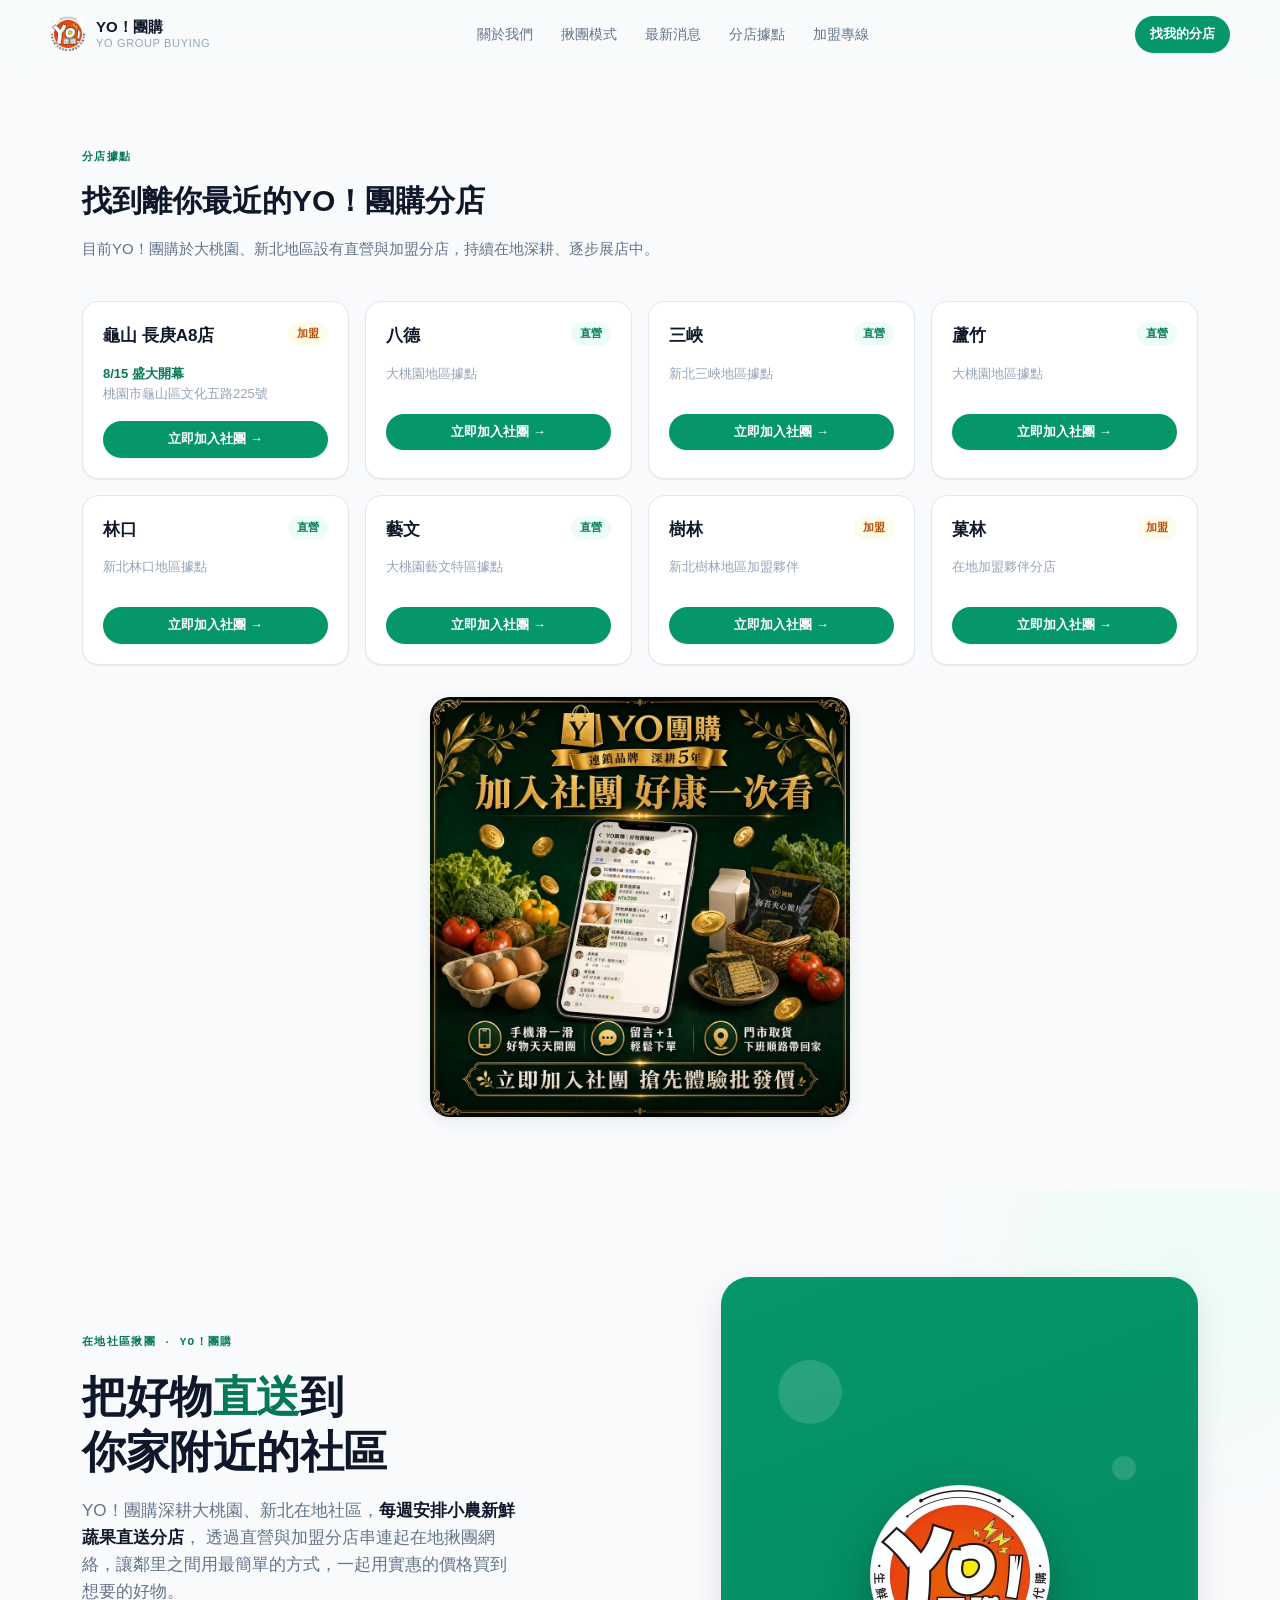
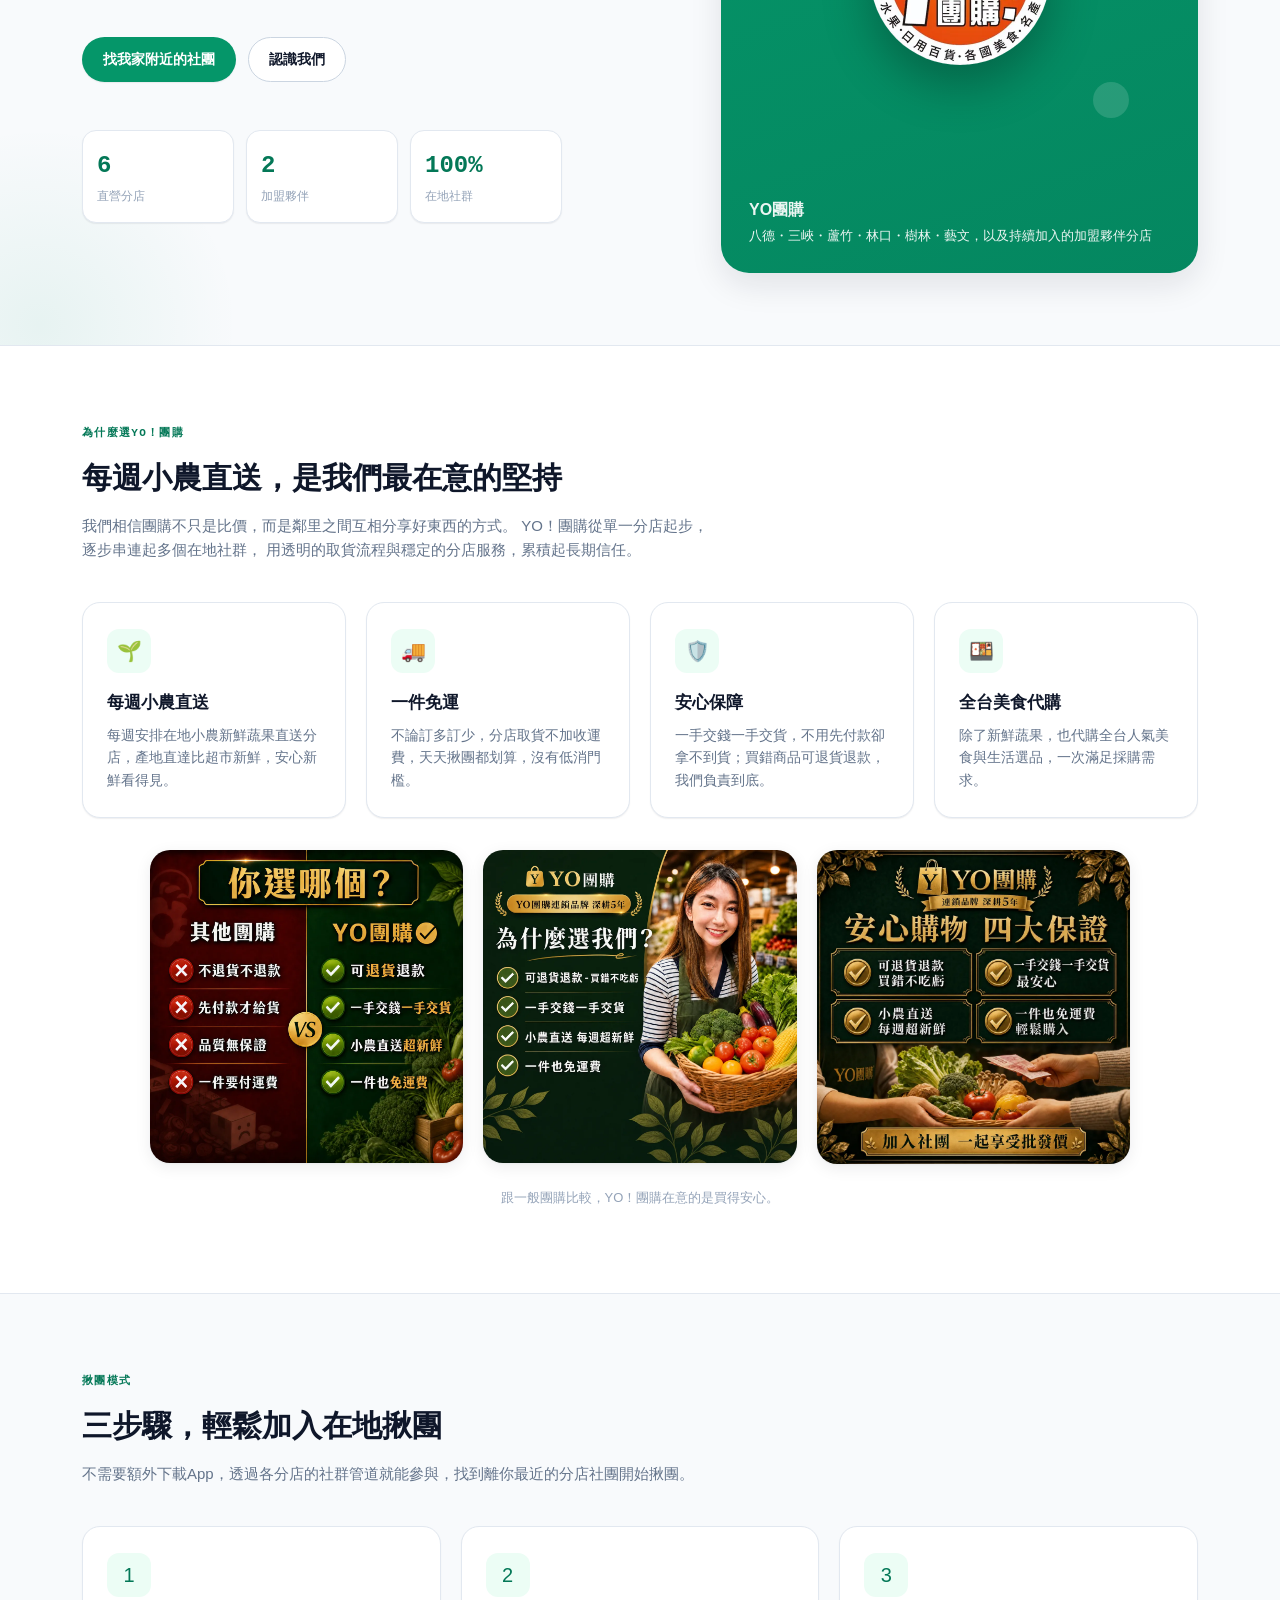
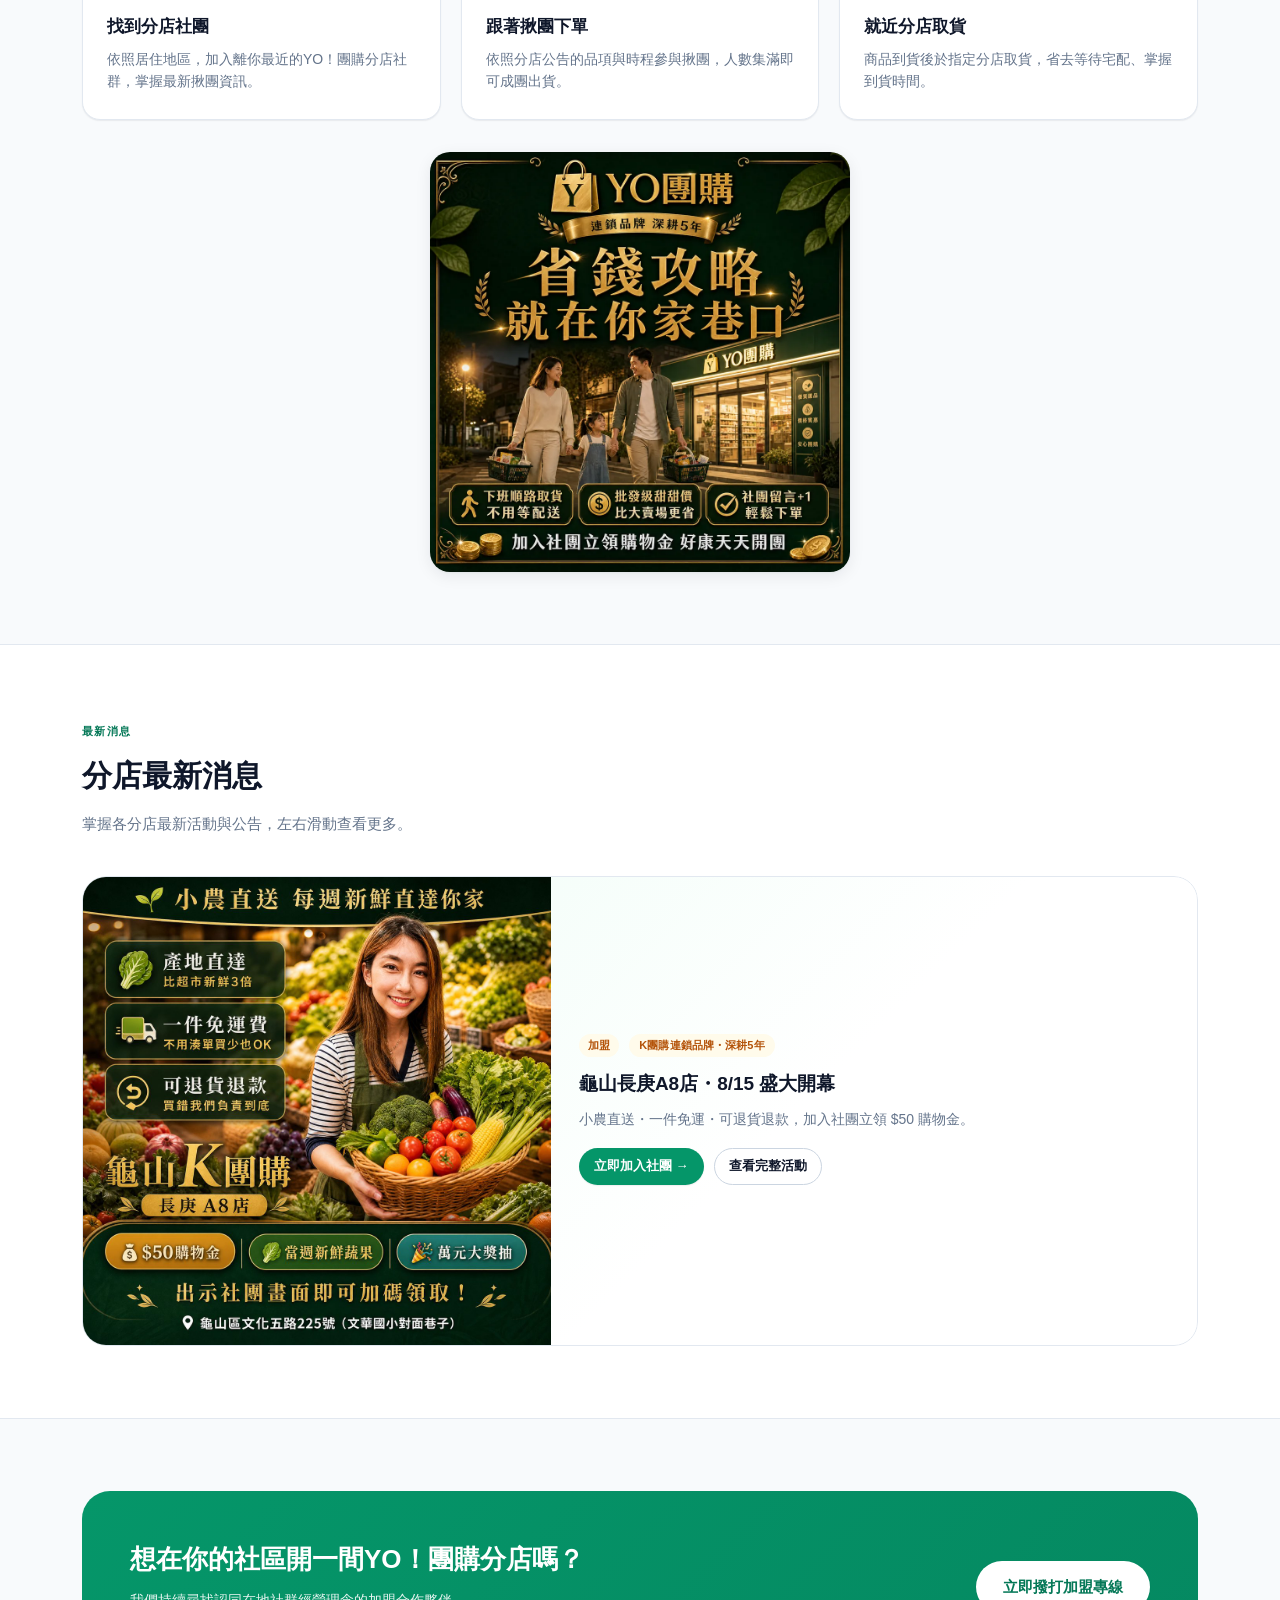
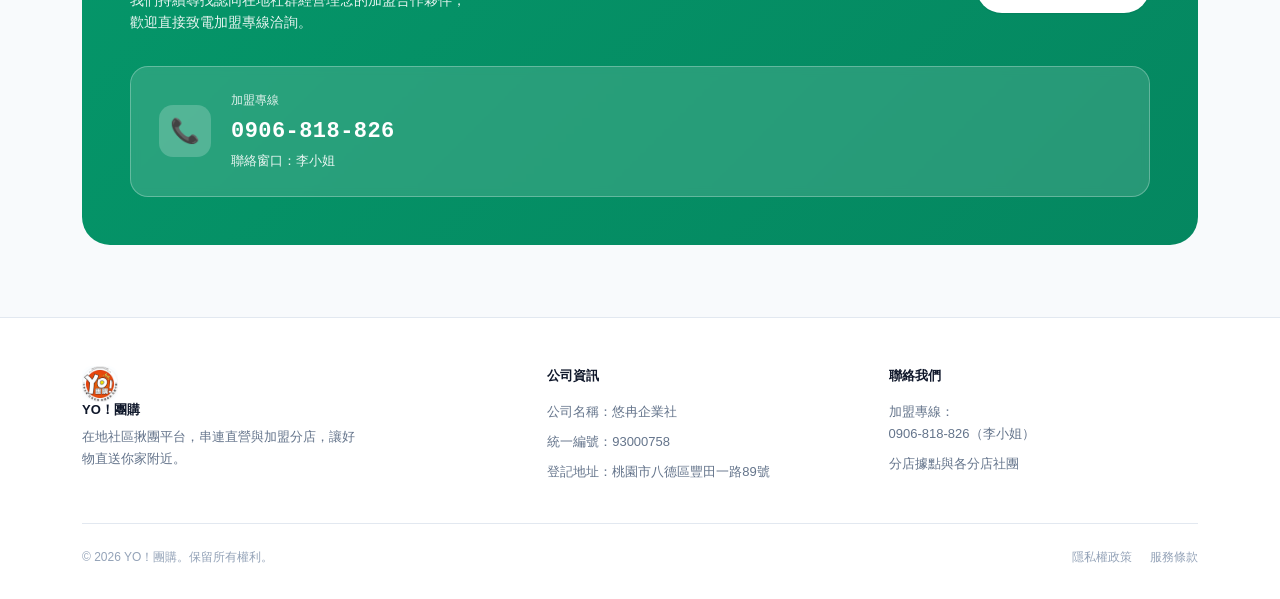
==== index.html @ 19a067c6 "分店社團按鈕文案改成「立即加入社團 →」，呼應中繼頁已驗證過的CTA寫法 原本「加入分店社團」偏中性/行政用語，改成有行動呼籲、 帶箭頭符號的版本，跟guishan.html中繼頁CTA風格一致。" ====
<!DOCTYPE html>
<html lang="zh-Hant">
<head>
<meta charset="UTF-8">
<meta name="viewport" content="width=device-width, initial-scale=1.0">
<title>YO！團購 — 在地社區揪團平台</title>
<meta name="description" content="YO！團購 — 每週小農直送新鮮蔬果、一件免運，深耕八德、三峽、蘆竹、林口、樹林、藝文等地區的在地社區揪團平台，串連直營與加盟分店。龜山長庚A8店 8/15 盛大開幕。加盟專線 0906-818-826 李小姐。">

<!--
  META 網域驗證碼實際生效於根網域 surfingman1088.github.io（獨立的
  surfingman1088.github.io repo 首頁），因為 Meta 只驗證根網域首頁，
  不驗證這個子路徑（/yo-groupbuy-website/）。這裡保留同一組驗證碼僅供對照，
  不影響 Meta 的驗證結果。
-->
<meta name="facebook-domain-verification" content="ju37yzpivct9mmadyubp5d0r6ff3ch" />

<style>
  /* 關鍵 CSS：首屏（頁首＋Hero）渲染所需的樣式，內嵌避免等待外部 CSS 才能畫面。
     這是 css/style.css 對應規則的複製，非唯一來源；日後若調整 Hero／頁首樣式，
     記得這裡也要同步修改，否則首次載入畫面與完整版會不一致。 */
  :root {
    --bg: #f8fafc;
    --surface: #ffffff;
    --border: #e2e8f0;
    --border-strong: #cbd5e1;
    --text-primary: #0f172a;
    --text-secondary: #64748b;
    --text-muted: #94a3b8;
    --accent: #059669;
    --accent-strong: #047857;
    --accent-soft: #ecfdf5;
    --accent-ring: rgba(5, 150, 105, 0.16);
    --accent-contrast: #ffffff;
    --franchise: #b45309;
    --franchise-soft: #fffbeb;
    --shadow-sm: 0 1px 2px rgba(15, 23, 42, 0.04), 0 1px 1px rgba(15, 23, 42, 0.03);
    --shadow-md: 0 4px 16px rgba(15, 23, 42, 0.08), 0 1px 2px rgba(15, 23, 42, 0.04);
    --shadow-lg: 0 12px 32px rgba(15, 23, 42, 0.10);
    --ease: cubic-bezier(0.16, 1, 0.3, 1);
  }
  * { box-sizing: border-box; }
  html { scroll-behavior: smooth; }
  body {
    margin: 0;
    background: var(--bg);
    color: var(--text-primary);
    font-family: -apple-system, BlinkMacSystemFont, "PingFang TC", "Microsoft JhengHei",
      "Segoe UI", sans-serif;
    -webkit-font-smoothing: antialiased;
    line-height: 1.6;
    overflow-x: hidden;
  }
  a { color: inherit; text-decoration: none; }
  img { max-width: 100%; display: block; }
  .shell { max-width: 1180px; margin: 0 auto; padding: 0 32px; }
  .eyebrow {
    font-family: ui-monospace, "SF Mono", "Cascadia Code", "Roboto Mono", monospace;
    font-size: 11px;
    font-weight: 600;
    letter-spacing: 0.12em;
    text-transform: uppercase;
    color: var(--accent-strong);
  }
  .reveal {
    opacity: 0;
    transform: translateY(28px);
    transition: opacity 0.7s var(--ease), transform 0.7s var(--ease);
  }
  .reveal.is-visible { opacity: 1; transform: translateY(0); }
  .stagger > * { transition-delay: calc(var(--i, 0) * 90ms); }
  @media (prefers-reduced-motion: reduce) {
    html { scroll-behavior: auto; }
    .reveal, .stagger > * { opacity: 1 !important; transform: none !important; transition: none !important; }
    .float-shape, .hero-visual .glyph, .hero-logo, .hero::before, .hero::after { animation: none !important; }
  }
  header.topbar {
    position: sticky;
    top: 0;
    z-index: 50;
    background: rgba(248, 250, 252, 0.82);
    backdrop-filter: blur(10px);
    -webkit-backdrop-filter: blur(10px);
    border-bottom: 1px solid transparent;
    transition: border-color 0.3s ease, box-shadow 0.3s ease;
  }
  header.topbar.scrolled {
    border-bottom-color: var(--border);
    box-shadow: 0 4px 20px rgba(15, 23, 42, 0.06);
  }
  .topbar-inner { display: flex; align-items: center; justify-content: space-between; padding: 16px 0; }
  .brand { display: flex; align-items: center; gap: 10px; }
  .brand-mark {
    width: 36px;
    height: 36px;
    border-radius: 10px;
    background: var(--accent);
    color: var(--accent-contrast);
    display: flex;
    align-items: center;
    justify-content: center;
    flex-shrink: 0;
    font-weight: 700;
    font-size: 16px;
    overflow: hidden;
  }
  .brand-mark img { width: 100%; height: 100%; object-fit: cover; }
  .brand-text { display: flex; flex-direction: column; line-height: 1.25; }
  .brand-text .zh { font-weight: 700; font-size: 15px; color: var(--text-primary); }
  .brand-text .en { font-size: 11px; color: var(--text-muted); letter-spacing: 0.06em; }
  nav.main-nav { display: flex; align-items: center; gap: 28px; }
  nav.main-nav a {
    position: relative;
    font-size: 14px;
    font-weight: 500;
    color: var(--text-secondary);
    transition: color 0.2s ease;
  }
  nav.main-nav a::after {
    content: "";
    position: absolute;
    left: 0; right: 0; bottom: -4px;
    height: 2px;
    background: var(--accent);
    transform: scaleX(0);
    transform-origin: left;
    transition: transform 0.25s var(--ease);
  }
  .btn {
    display: inline-flex;
    align-items: center;
    gap: 6px;
    padding: 10px 20px;
    border-radius: 999px;
    font-size: 14px;
    font-weight: 600;
    cursor: pointer;
    border: 1px solid transparent;
    transition: background 0.2s ease, color 0.2s ease, border-color 0.2s ease,
      transform 0.2s var(--ease), box-shadow 0.2s var(--ease);
  }
  .btn-primary { background: var(--accent); color: var(--accent-contrast); box-shadow: var(--shadow-sm); }
  .btn-outline { background: var(--surface); color: var(--text-primary); border-color: var(--border-strong); }
  .btn-sm { padding: 7px 14px; font-size: 13px; }
  .hero { padding: 88px 0 72px; position: relative; overflow: hidden; }
  .hero::before {
    content: "";
    position: absolute;
    top: -160px;
    right: -140px;
    width: 480px;
    height: 480px;
    border-radius: 50%;
    background: radial-gradient(circle, var(--accent-soft) 0%, transparent 70%);
    z-index: -1;
    animation: driftBlob 14s ease-in-out infinite;
  }
  .hero::after {
    content: "";
    position: absolute;
    bottom: -180px;
    left: -160px;
    width: 400px;
    height: 400px;
    border-radius: 50%;
    background: radial-gradient(circle, rgba(5,150,105,0.07) 0%, transparent 70%);
    z-index: -1;
    animation: driftBlob 18s ease-in-out infinite reverse;
  }
  @keyframes driftBlob {
    0%, 100% { transform: translate(0, 0) scale(1); }
    50% { transform: translate(-24px, 24px) scale(1.06); }
  }
  .hero-grid {
    display: grid;
    grid-template-columns: minmax(0, 1.1fr) minmax(0, 0.9fr);
    gap: 56px;
    align-items: center;
  }
  .hero h1 { font-size: 44px; line-height: 1.25; margin: 16px 0 18px; font-weight: 800; letter-spacing: -0.01em; }
  .hero h1 .hl { color: var(--accent-strong); }
  .hero p.lead { font-size: 17px; color: var(--text-secondary); max-width: 46ch; margin: 0 0 32px; }
  .hero p.lead strong { color: var(--text-primary); font-weight: 700; }
  .hero-actions { display: flex; gap: 12px; flex-wrap: wrap; }
  .hero-stats {
    display: grid;
    grid-template-columns: repeat(3, minmax(0, 1fr));
    gap: 12px;
    margin-top: 48px;
    max-width: 480px;
  }
  .hero-stat {
    background: var(--surface);
    border: 1px solid var(--border);
    border-radius: 14px;
    padding: 16px 14px;
    box-shadow: var(--shadow-sm);
    transition: transform 0.25s var(--ease), box-shadow 0.25s var(--ease);
  }
  .hero-stat .num {
    font-family: ui-monospace, "SF Mono", "Cascadia Code", "Roboto Mono", monospace;
    font-size: 24px;
    font-weight: 700;
    color: var(--accent-strong);
    font-variant-numeric: tabular-nums;
  }
  .hero-stat .label { font-size: 12px; color: var(--text-muted); margin-top: 2px; }
  .hero-visual {
    background: linear-gradient(160deg, var(--accent) 0%, var(--accent-strong) 100%);
    background-size: 200% 200%;
    animation: gradientShift 8s ease infinite;
    border-radius: 28px;
    aspect-ratio: 4/5;
    display: flex;
    align-items: center;
    justify-content: center;
    box-shadow: var(--shadow-lg);
    position: relative;
    overflow: hidden;
  }
  @keyframes gradientShift {
    0%, 100% { background-position: 0% 50%; }
    50% { background-position: 100% 50%; }
  }
  .hero-visual .glyph {
    font-size: 160px;
    font-weight: 800;
    color: rgba(255,255,255,0.16);
    user-select: none;
    animation: floatSlow 6s ease-in-out infinite;
  }
  .hero-logo {
    width: 42%;
    max-width: 180px;
    height: auto;
    aspect-ratio: 1 / 1;
    border-radius: 50%;
    box-shadow: 0 20px 48px rgba(0,0,0,0.28);
    animation: floatSlow 6s ease-in-out infinite;
  }
  @keyframes floatSlow {
    0%, 100% { transform: translateY(0); }
    50% { transform: translateY(-14px); }
  }
  .float-shape {
    position: absolute;
    border-radius: 50%;
    background: rgba(255,255,255,0.14);
    animation: floatSlow 7s ease-in-out infinite;
  }
  .float-shape.s1 { width: 64px; height: 64px; top: 14%; left: 12%; animation-duration: 8s; }
  .float-shape.s2 { width: 36px; height: 36px; top: 68%; left: 78%; animation-duration: 6s; animation-delay: 1s; }
  .float-shape.s3 { width: 24px; height: 24px; top: 30%; left: 82%; animation-duration: 9s; animation-delay: 2s; }
  .hero-visual .caption {
    position: absolute;
    bottom: 28px;
    left: 28px;
    right: 28px;
    color: #ffffff;
    font-size: 13px;
    line-height: 1.5;
    opacity: 0.92;
  }
  .hero-visual .caption strong { display: block; font-size: 16px; margin-bottom: 4px; }
  @media (max-width: 900px) {
    nav.main-nav { display: none; }
    .hero-grid { grid-template-columns: minmax(0, 1fr); }
    .hero-visual { aspect-ratio: 16/9; }
    .hero h1 { font-size: 32px; }
  }
  @media (max-width: 560px) {
    .shell { padding: 0 20px; }
  }
</style>
<link rel="preload" href="css/style.css" as="style" onload="this.onload=null;this.rel='stylesheet'">
<noscript><link rel="stylesheet" href="css/style.css"></noscript>
</head>
<body>

<header class="topbar" id="topbar">
  <div class="shell topbar-inner">
    <a class="brand" href="#top">
      <div class="brand-mark"><img src="assets/logo.webp" width="72" height="72" alt="YO!團購"></div>
      <div class="brand-text">
        <span class="zh">YO！團購</span>
        <span class="en">YO GROUP BUYING</span>
      </div>
    </a>
    <nav class="main-nav">
      <a href="#about">關於我們</a>
      <a href="#how">揪團模式</a>
      <a href="#news">最新消息</a>
      <a href="#branches">分店據點</a>
      <a href="#join">加盟專線</a>
    </nav>
    <a class="btn btn-primary btn-sm" href="#branches">找我的分店</a>
  </div>
</header>

<main id="top">

  <section id="branches">
    <div class="shell">
      <div class="section-head reveal">
        <span class="eyebrow">分店據點</span>
        <h2>找到離你最近的YO！團購分店</h2>
        <p>目前YO！團購於大桃園、新北地區設有直營與加盟分店，持續在地深耕、逐步展店中。</p>
      </div>
      <div class="branch-grid stagger">

        <div class="branch-card reveal" style="--i:0">
          <div class="row-top"><h4>龜山 長庚A8店</h4><span class="tag tag-franchise">加盟</span></div>
          <div class="desc"><strong style="color:var(--accent-strong)">8/15 盛大開幕</strong><br>桃園市龜山區文化五路225號</div>
          <a class="btn btn-primary btn-sm" href="https://www.facebook.com/groups/1561057388927848/" target="_top" rel="noopener">立即加入社團 →</a>
        </div>

        <div class="branch-card reveal" style="--i:1">
          <div class="row-top"><h4>八德</h4><span class="tag tag-direct">直營</span></div>
          <div class="desc">大桃園地區據點</div>
          <a class="btn btn-primary btn-sm" href="https://www.facebook.com/share/g/1B9EWPmmy4/" target="_top" rel="noopener">立即加入社團 →</a>
        </div>

        <div class="branch-card reveal" style="--i:2">
          <div class="row-top"><h4>三峽</h4><span class="tag tag-direct">直營</span></div>
          <div class="desc">新北三峽地區據點</div>
          <a class="btn btn-primary btn-sm" href="https://www.facebook.com/share/g/1bWBoGbgYw/" target="_top" rel="noopener">立即加入社團 →</a>
        </div>

        <div class="branch-card reveal" style="--i:3">
          <div class="row-top"><h4>蘆竹</h4><span class="tag tag-direct">直營</span></div>
          <div class="desc">大桃園地區據點</div>
          <a class="btn btn-primary btn-sm" href="https://www.facebook.com/share/g/1B9EWPmmy4/" target="_top" rel="noopener">立即加入社團 →</a>
        </div>

        <div class="branch-card reveal" style="--i:4">
          <div class="row-top"><h4>林口</h4><span class="tag tag-direct">直營</span></div>
          <div class="desc">新北林口地區據點</div>
          <a class="btn btn-primary btn-sm" href="https://www.facebook.com/share/g/1BR9URncH8/" target="_top" rel="noopener">立即加入社團 →</a>
        </div>

        <div class="branch-card reveal" style="--i:5">
          <div class="row-top"><h4>藝文</h4><span class="tag tag-direct">直營</span></div>
          <div class="desc">大桃園藝文特區據點</div>
          <a class="btn btn-primary btn-sm" href="https://www.facebook.com/share/g/17shcAe9XF/" target="_top" rel="noopener">立即加入社團 →</a>
        </div>

        <div class="branch-card reveal" style="--i:6">
          <div class="row-top"><h4>樹林</h4><span class="tag tag-franchise">加盟</span></div>
          <div class="desc">新北樹林地區加盟夥伴</div>
          <a class="btn btn-primary btn-sm" href="https://www.facebook.com/share/g/1BYLnNmuGn/" target="_top" rel="noopener">立即加入社團 →</a>
        </div>

        <div class="branch-card reveal" style="--i:7">
          <div class="row-top"><h4>菓林</h4><span class="tag tag-franchise">加盟</span></div>
          <div class="desc">在地加盟夥伴分店</div>
          <a class="btn btn-primary btn-sm" href="https://www.facebook.com/share/g/18kkYXUCG9/" target="_top" rel="noopener">立即加入社團 →</a>
        </div>

      </div>

      <div class="single-promo-wrap reveal">
        <img class="single-promo-photo" src="assets/join-group-preview.webp" width="1000" height="1000" loading="lazy" alt="加入社團好康一次看：手機滑一滑好物天天開團、留言+1輕鬆下單、門市取貨下班順路帶回家">
      </div>
    </div>
  </section>

  <section class="hero">
    <div class="shell hero-grid">
      <div class="reveal is-visible">
        <span class="eyebrow">在地社區揪團 · YO！團購</span>
        <h1>把好物<span class="hl">直送</span>到<br>你家附近的社區</h1>
        <p class="lead">
          YO！團購深耕大桃園、新北在地社區，<strong>每週安排小農新鮮蔬果直送分店</strong>，
          透過直營與加盟分店串連起在地揪團網絡，讓鄰里之間用最簡單的方式，一起用實惠的價格買到想要的好物。
        </p>
        <div class="hero-actions">
          <a class="btn btn-primary" href="#branches">找我家附近的社團</a>
          <a class="btn btn-outline" href="#about">認識我們</a>
        </div>
        <div class="hero-stats">
          <div class="hero-stat">
            <div class="num" data-count="6">0</div>
            <div class="label">直營分店</div>
          </div>
          <div class="hero-stat">
            <div class="num" data-count="2">0</div>
            <div class="label">加盟夥伴</div>
          </div>
          <div class="hero-stat">
            <div class="num" data-count="100" data-suffix="%">0%</div>
            <div class="label">在地社群</div>
          </div>
        </div>
      </div>
      <div class="hero-visual reveal is-visible">
        <div class="float-shape s1"></div>
        <div class="float-shape s2"></div>
        <div class="float-shape s3"></div>
        <img class="hero-logo" src="assets/logo.webp" width="360" height="360" fetchpriority="high" alt="YO!團購">
        <div class="caption">
          <strong>YO團購</strong>
          八德・三峽・蘆竹・林口・樹林・藝文，以及持續加入的加盟夥伴分店
        </div>
      </div>
    </div>
  </section>

  <section class="alt" id="about">
    <div class="shell">
      <div class="section-head reveal">
        <span class="eyebrow">為什麼選YO！團購</span>
        <h2>每週小農直送，是我們最在意的堅持</h2>
        <p>
          我們相信團購不只是比價，而是鄰里之間互相分享好東西的方式。
          YO！團購從單一分店起步，逐步串連起多個在地社群，
          用透明的取貨流程與穩定的分店服務，累積起長期信任。
        </p>
      </div>
      <div class="card-grid pillars-4 stagger">
        <div class="pillar-card reveal" style="--i:0">
          <div class="pillar-icon">🌱</div>
          <h3>每週小農直送</h3>
          <p>每週安排在地小農新鮮蔬果直送分店，產地直達比超市新鮮，安心新鮮看得見。</p>
        </div>
        <div class="pillar-card reveal" style="--i:1">
          <div class="pillar-icon">🚚</div>
          <h3>一件免運</h3>
          <p>不論訂多訂少，分店取貨不加收運費，天天揪團都划算，沒有低消門檻。</p>
        </div>
        <div class="pillar-card reveal" style="--i:2">
          <div class="pillar-icon">🛡️</div>
          <h3>安心保障</h3>
          <p>一手交錢一手交貨，不用先付款卻拿不到貨；買錯商品可退貨退款，我們負責到底。</p>
        </div>
        <div class="pillar-card reveal" style="--i:3">
          <div class="pillar-icon">🍱</div>
          <h3>全台美食代購</h3>
          <p>除了新鮮蔬果，也代購全台人氣美食與生活選品，一次滿足採購需求。</p>
        </div>
      </div>
      <div class="section-photo-wrap reveal">
        <img class="section-photo" src="assets/why-choose-comparison.webp" width="1200" height="1200" loading="lazy" alt="你選哪個？其他團購不退貨不退款、先付款才給貨、品質無保證、一件要付運費；YO！團購可退貨退款、一手交錢一手交貨、小農直送超新鮮、一件也免運費">
        <img class="section-photo" src="assets/why-choose-benefits.webp" width="1200" height="1200" loading="lazy" alt="YO團購連鎖品牌深耕5年 — 為什麼選我們：可退貨退款買錯不吃虧、一手交錢一手交貨、小農直送每週超新鮮、一件也免運費">
        <img class="section-photo" src="assets/why-choose-guarantee.webp" width="1000" height="1000" loading="lazy" alt="安心購物四大保證：可退貨退款買錯不吃虧、一手交錢一手交貨最安心、小農直送每週超新鮮、一件也免運費輕鬆購入">
        <p class="section-photo-caption">跟一般團購比較，YO！團購在意的是買得安心。</p>
      </div>
    </div>
  </section>

  <section id="how">
    <div class="shell">
      <div class="section-head reveal">
        <span class="eyebrow">揪團模式</span>
        <h2>三步驟，輕鬆加入在地揪團</h2>
        <p>不需要額外下載App，透過各分店的社群管道就能參與，找到離你最近的分店社團開始揪團。</p>
      </div>
      <div class="card-grid stagger">
        <div class="pillar-card reveal" style="--i:0">
          <div class="pillar-icon">1</div>
          <h3>找到分店社團</h3>
          <p>依照居住地區，加入離你最近的YO！團購分店社群，掌握最新揪團資訊。</p>
        </div>
        <div class="pillar-card reveal" style="--i:1">
          <div class="pillar-icon">2</div>
          <h3>跟著揪團下單</h3>
          <p>依照分店公告的品項與時程參與揪團，人數集滿即可成團出貨。</p>
        </div>
        <div class="pillar-card reveal" style="--i:2">
          <div class="pillar-icon">3</div>
          <h3>就近分店取貨</h3>
          <p>商品到貨後於指定分店取貨，省去等待宅配、掌握到貨時間。</p>
        </div>
      </div>

      <div class="single-promo-wrap reveal">
        <img class="single-promo-photo" src="assets/how-it-works-savings.webp" width="1000" height="1000" loading="lazy" alt="省錢攻略就在你家巷口：下班順路取貨不用等配送、批發級甜甜價比大賣場更省、社團留言+1輕鬆下單">
      </div>
    </div>
  </section>

  <section class="alt" id="news">
    <div class="shell">
      <div class="section-head reveal">
        <span class="eyebrow">最新消息</span>
        <h2>分店最新消息</h2>
        <p>掌握各分店最新活動與公告，左右滑動查看更多。</p>
      </div>

      <div class="news-carousel reveal">
        <div class="news-track">
          <article class="news-slide">
            <img class="news-slide-photo" src="assets/promo-guishan-opening.jpg" width="1200" height="1200" loading="lazy" alt="龜山長庚A8店 8/15開幕">
            <div class="news-slide-body">
              <div class="news-slide-top">
                <span class="tag tag-franchise">加盟</span>
                <span class="trust-badge">K團購連鎖品牌・深耕5年</span>
              </div>
              <h3>龜山長庚A8店・8/15 盛大開幕</h3>
              <p>小農直送・一件免運・可退貨退款，加入社團立領 $50 購物金。</p>
              <div class="news-slide-actions">
                <a class="btn btn-primary btn-sm" href="https://www.facebook.com/groups/1561057388927848/" target="_top" rel="noopener">立即加入社團 →</a>
                <a class="btn btn-outline btn-sm" href="guishan.html">查看完整活動</a>
              </div>
            </div>
          </article>
          <!-- 之後其他分店有活動時，直接在這裡新增一個 .news-slide 即可 -->
        </div>
      </div>
    </div>
  </section>

  <section id="join">
    <div class="shell">
      <div class="cta-band reveal">
        <div class="cta-top">
          <div>
            <h2>想在你的社區開一間YO！團購分店嗎？</h2>
            <p>我們持續尋找認同在地社群經營理念的加盟合作夥伴，歡迎直接致電加盟專線洽詢。</p>
          </div>
          <a class="btn btn-primary btn-lg" href="tel:0906818826">立即撥打加盟專線</a>
        </div>
        <div class="hotline-card">
          <div class="hotline-icon">📞</div>
          <div class="hotline-info">
            <div class="hotline-label">加盟專線</div>
            <a class="hotline-number" href="tel:0906818826">0906-818-826</a>
            <div class="hotline-contact">聯絡窗口：李小姐</div>
          </div>
        </div>
      </div>
    </div>
  </section>

</main>

<footer>
  <div class="shell">
    <div class="footer-grid">
      <div class="footer-col">
        <a class="brand" href="#top">
          <div class="brand-mark"><img src="assets/logo.webp" width="72" height="72" alt="YO!團購"></div>
          <div class="brand-text">
            <span class="zh">YO！團購</span>
          </div>
        </a>
        <p class="footer-desc">在地社區揪團平台，串連直營與加盟分店，讓好物直送你家附近。</p>
      </div>
      <div class="footer-col">
        <h5>公司資訊</h5>
        <p>公司名稱：悠冉企業社</p>
        <p>統一編號：93000758</p>
        <p>登記地址：桃園市八德區豐田一路89號</p>
      </div>
      <div class="footer-col">
        <h5>聯絡我們</h5>
        <p>加盟專線：<a href="tel:0906818826">0906-818-826（李小姐）</a></p>
        <a href="#branches">分店據點與各分店社團</a>
      </div>
    </div>
    <div class="footer-bottom">
      <span class="meta">&copy; 2026 YO！團購。保留所有權利。</span>
      <div class="footer-links">
        <a href="privacy.html">隱私權政策</a>
        <a href="terms.html">服務條款</a>
      </div>
    </div>
  </div>
</footer>

<script>
  (function () {
    "use strict";

    var topbar = document.getElementById("topbar");
    function onScroll() {
      if (window.scrollY > 8) {
        topbar.classList.add("scrolled");
      } else {
        topbar.classList.remove("scrolled");
      }
    }
    window.addEventListener("scroll", onScroll, { passive: true });
    onScroll();

    // ── Android：加入社團按鈕優先用intent://直開FB App ──
    var isAndroid = /Android/.test(navigator.userAgent);

    if (isAndroid) {
      var groupLinks = document.querySelectorAll('a[href*="facebook.com"]');
      groupLinks.forEach(function (link) {
        var groupUrl = link.getAttribute("href");
        var withoutScheme = groupUrl.replace(/^https?:\/\//, "");
        var intentUrl = "intent://" + withoutScheme +
          "#Intent;scheme=https;package=com.facebook.katana;S.browser_fallback_url=" +
          encodeURIComponent(groupUrl) + ";end";
        link.setAttribute("href", intentUrl);
      });
    }

    var prefersReducedMotion = window.matchMedia("(prefers-reduced-motion: reduce)").matches;

    function animateCount(el) {
      var target = parseInt(el.getAttribute("data-count"), 10);
      var suffix = el.getAttribute("data-suffix") || "";
      if (prefersReducedMotion || isNaN(target)) {
        el.textContent = target + suffix;
        return;
      }
      var start = 0;
      var duration = 900;
      var startTime = null;
      function step(timestamp) {
        if (startTime === null) startTime = timestamp;
        var progress = Math.min((timestamp - startTime) / duration, 1);
        var eased = 1 - Math.pow(1 - progress, 3);
        var value = Math.round(start + (target - start) * eased);
        el.textContent = value + suffix;
        if (progress < 1) {
          window.requestAnimationFrame(step);
        }
      }
      window.requestAnimationFrame(step);
    }

    var revealTargets = document.querySelectorAll(".reveal:not(.is-visible)");
    var countTargets = document.querySelectorAll(".hero-stat .num[data-count]");

    if ("IntersectionObserver" in window) {
      var revealObserver = new IntersectionObserver(function (entries, observer) {
        entries.forEach(function (entry) {
          if (entry.isIntersecting) {
            entry.target.classList.add("is-visible");
            observer.unobserve(entry.target);
          }
        });
      }, { threshold: 0.15, rootMargin: "0px 0px -40px 0px" });
      revealTargets.forEach(function (el) { revealObserver.observe(el); });

      var countObserver = new IntersectionObserver(function (entries, observer) {
        entries.forEach(function (entry) {
          if (entry.isIntersecting) {
            animateCount(entry.target);
            observer.unobserve(entry.target);
          }
        });
      }, { threshold: 0.6 });
      countTargets.forEach(function (el) { countObserver.observe(el); });
    } else {
      revealTargets.forEach(function (el) { el.classList.add("is-visible"); });
      countTargets.forEach(function (el) { animateCount(el); });
    }
  })();
</script>

</body>
</html>
---- css/style.css ----
:root {
    --bg: #f8fafc;
    --surface: #ffffff;
    --border: #e2e8f0;
    --border-strong: #cbd5e1;
    --text-primary: #0f172a;
    --text-secondary: #64748b;
    --text-muted: #94a3b8;
    --accent: #059669;
    --accent-strong: #047857;
    --accent-soft: #ecfdf5;
    --accent-ring: rgba(5, 150, 105, 0.16);
    --accent-contrast: #ffffff;
    --franchise: #b45309;
    --franchise-soft: #fffbeb;
    --shadow-sm: 0 1px 2px rgba(15, 23, 42, 0.04), 0 1px 1px rgba(15, 23, 42, 0.03);
    --shadow-md: 0 4px 16px rgba(15, 23, 42, 0.08), 0 1px 2px rgba(15, 23, 42, 0.04);
    --shadow-lg: 0 12px 32px rgba(15, 23, 42, 0.10);
    --ease: cubic-bezier(0.16, 1, 0.3, 1);
  }

  /* 這個網站刻意固定使用單一淺色視覺，不隨系統深色模式自動切換 —
     與內部儀表板系列（HR / 營收）共用同一套薄荷綠品牌配色，維持識別一致性。 */

  * { box-sizing: border-box; }

  html { scroll-behavior: smooth; }

  body {
    margin: 0;
    background: var(--bg);
    color: var(--text-primary);
    font-family: -apple-system, BlinkMacSystemFont, "PingFang TC", "Microsoft JhengHei",
      "Segoe UI", sans-serif;
    -webkit-font-smoothing: antialiased;
    line-height: 1.6;
    overflow-x: hidden;
  }

  a { color: inherit; text-decoration: none; }
  img { max-width: 100%; display: block; }

  .shell {
    max-width: 1180px;
    margin: 0 auto;
    padding: 0 32px;
  }

  .eyebrow {
    font-family: ui-monospace, "SF Mono", "Cascadia Code", "Roboto Mono", monospace;
    font-size: 11px;
    font-weight: 600;
    letter-spacing: 0.12em;
    text-transform: uppercase;
    color: var(--accent-strong);
  }

  /* ── Scroll reveal ─────────────────────────────────── */
  .reveal {
    opacity: 0;
    transform: translateY(28px);
    transition: opacity 0.7s var(--ease), transform 0.7s var(--ease);
  }
  .reveal.is-visible { opacity: 1; transform: translateY(0); }
  .stagger > * { transition-delay: calc(var(--i, 0) * 90ms); }

  @media (prefers-reduced-motion: reduce) {
    html { scroll-behavior: auto; }
    .reveal, .stagger > * { opacity: 1 !important; transform: none !important; transition: none !important; }
    .float-shape, .hero-visual .glyph, .hero-logo, .hero::before, .hero::after { animation: none !important; }
  }

  /* ── Topbar ───────────────────────────────────────── */
  header.topbar {
    position: sticky;
    top: 0;
    z-index: 50;
    background: rgba(248, 250, 252, 0.82);
    backdrop-filter: blur(10px);
    -webkit-backdrop-filter: blur(10px);
    border-bottom: 1px solid transparent;
    transition: border-color 0.3s ease, box-shadow 0.3s ease;
  }
  header.topbar.scrolled {
    border-bottom-color: var(--border);
    box-shadow: 0 4px 20px rgba(15, 23, 42, 0.06);
  }

  .topbar-inner {
    display: flex;
    align-items: center;
    justify-content: space-between;
    padding: 16px 0;
  }

  .brand {
    display: flex;
    align-items: center;
    gap: 10px;
  }

  .brand-mark {
    width: 36px;
    height: 36px;
    border-radius: 10px;
    background: var(--accent);
    color: var(--accent-contrast);
    display: flex;
    align-items: center;
    justify-content: center;
    flex-shrink: 0;
    font-weight: 700;
    font-size: 16px;
    overflow: hidden;
  }
  .brand-mark img {
    width: 100%;
    height: 100%;
    object-fit: cover;
  }

  .brand-text { display: flex; flex-direction: column; line-height: 1.25; }
  .brand-text .zh { font-weight: 700; font-size: 15px; color: var(--text-primary); }
  .brand-text .en { font-size: 11px; color: var(--text-muted); letter-spacing: 0.06em; }

  nav.main-nav {
    display: flex;
    align-items: center;
    gap: 28px;
  }

  nav.main-nav a {
    position: relative;
    font-size: 14px;
    font-weight: 500;
    color: var(--text-secondary);
    transition: color 0.2s ease;
  }
  nav.main-nav a::after {
    content: "";
    position: absolute;
    left: 0; right: 0; bottom: -4px;
    height: 2px;
    background: var(--accent);
    transform: scaleX(0);
    transform-origin: left;
    transition: transform 0.25s var(--ease);
  }
  nav.main-nav a:hover { color: var(--accent-strong); }
  nav.main-nav a:hover::after { transform: scaleX(1); }

  .btn {
    display: inline-flex;
    align-items: center;
    gap: 6px;
    padding: 10px 20px;
    border-radius: 999px;
    font-size: 14px;
    font-weight: 600;
    cursor: pointer;
    border: 1px solid transparent;
    transition: background 0.2s ease, color 0.2s ease, border-color 0.2s ease,
      transform 0.2s var(--ease), box-shadow 0.2s var(--ease);
  }
  .btn-primary {
    background: var(--accent);
    color: var(--accent-contrast);
    box-shadow: var(--shadow-sm);
  }
  .btn-primary:hover { background: var(--accent-strong); transform: translateY(-2px); box-shadow: var(--shadow-md); }
  .btn-outline {
    background: var(--surface);
    color: var(--text-primary);
    border-color: var(--border-strong);
  }
  .btn-outline:hover { border-color: var(--accent); color: var(--accent-strong); transform: translateY(-2px); }
  .btn-sm { padding: 7px 14px; font-size: 13px; }
  .btn-lg { padding: 13px 26px; font-size: 15px; }
  .btn-disabled {
    background: var(--bg);
    color: var(--text-muted);
    border-color: var(--border);
    cursor: not-allowed;
  }

  /* ── Hero ─────────────────────────────────────────── */
  .hero {
    padding: 88px 0 72px;
    position: relative;
    overflow: hidden;
  }
  .hero::before {
    content: "";
    position: absolute;
    top: -160px;
    right: -140px;
    width: 480px;
    height: 480px;
    border-radius: 50%;
    background: radial-gradient(circle, var(--accent-soft) 0%, transparent 70%);
    z-index: -1;
    animation: driftBlob 14s ease-in-out infinite;
  }
  .hero::after {
    content: "";
    position: absolute;
    bottom: -180px;
    left: -160px;
    width: 400px;
    height: 400px;
    border-radius: 50%;
    background: radial-gradient(circle, rgba(5,150,105,0.07) 0%, transparent 70%);
    z-index: -1;
    animation: driftBlob 18s ease-in-out infinite reverse;
  }
  @keyframes driftBlob {
    0%, 100% { transform: translate(0, 0) scale(1); }
    50% { transform: translate(-24px, 24px) scale(1.06); }
  }

  .hero-grid {
    display: grid;
    grid-template-columns: minmax(0, 1.1fr) minmax(0, 0.9fr);
    gap: 56px;
    align-items: center;
  }

  .hero h1 {
    font-size: 44px;
    line-height: 1.25;
    margin: 16px 0 18px;
    font-weight: 800;
    letter-spacing: -0.01em;
  }
  .hero h1 .hl { color: var(--accent-strong); }

  .hero p.lead {
    font-size: 17px;
    color: var(--text-secondary);
    max-width: 46ch;
    margin: 0 0 32px;
  }
  .hero p.lead strong { color: var(--text-primary); font-weight: 700; }

  .hero-actions { display: flex; gap: 12px; flex-wrap: wrap; }

  .hero-stats {
    display: grid;
    grid-template-columns: repeat(3, minmax(0, 1fr));
    gap: 12px;
    margin-top: 48px;
    max-width: 480px;
  }
  .hero-stat {
    background: var(--surface);
    border: 1px solid var(--border);
    border-radius: 14px;
    padding: 16px 14px;
    box-shadow: var(--shadow-sm);
    transition: transform 0.25s var(--ease), box-shadow 0.25s var(--ease);
  }
  .hero-stat:hover { transform: translateY(-3px); box-shadow: var(--shadow-md); }
  .hero-stat .num {
    font-family: ui-monospace, "SF Mono", "Cascadia Code", "Roboto Mono", monospace;
    font-size: 24px;
    font-weight: 700;
    color: var(--accent-strong);
    font-variant-numeric: tabular-nums;
  }
  .hero-stat .label { font-size: 12px; color: var(--text-muted); margin-top: 2px; }

  .hero-visual {
    background: linear-gradient(160deg, var(--accent) 0%, var(--accent-strong) 100%);
    background-size: 200% 200%;
    animation: gradientShift 8s ease infinite;
    border-radius: 28px;
    aspect-ratio: 4/5;
    display: flex;
    align-items: center;
    justify-content: center;
    box-shadow: var(--shadow-lg);
    position: relative;
    overflow: hidden;
  }
  @keyframes gradientShift {
    0%, 100% { background-position: 0% 50%; }
    50% { background-position: 100% 50%; }
  }
  .hero-visual .glyph {
    font-size: 160px;
    font-weight: 800;
    color: rgba(255,255,255,0.16);
    user-select: none;
    animation: floatSlow 6s ease-in-out infinite;
  }
  .hero-logo {
    width: 42%;
    max-width: 180px;
    height: auto;
    aspect-ratio: 1 / 1;
    border-radius: 50%;
    box-shadow: 0 20px 48px rgba(0,0,0,0.28);
    animation: floatSlow 6s ease-in-out infinite;
  }
  @keyframes floatSlow {
    0%, 100% { transform: translateY(0); }
    50% { transform: translateY(-14px); }
  }
  .float-shape {
    position: absolute;
    border-radius: 50%;
    background: rgba(255,255,255,0.14);
    animation: floatSlow 7s ease-in-out infinite;
  }
  .float-shape.s1 { width: 64px; height: 64px; top: 14%; left: 12%; animation-duration: 8s; }
  .float-shape.s2 { width: 36px; height: 36px; top: 68%; left: 78%; animation-duration: 6s; animation-delay: 1s; }
  .float-shape.s3 { width: 24px; height: 24px; top: 30%; left: 82%; animation-duration: 9s; animation-delay: 2s; }

  .hero-visual .caption {
    position: absolute;
    bottom: 28px;
    left: 28px;
    right: 28px;
    color: #ffffff;
    font-size: 13px;
    line-height: 1.5;
    opacity: 0.92;
  }
  .hero-visual .caption strong { display: block; font-size: 16px; margin-bottom: 4px; }

  /* ── Section shared ───────────────────────────────── */
  section { padding: 72px 0; }
  section.alt { background: var(--surface); border-top: 1px solid var(--border); border-bottom: 1px solid var(--border); }

  .section-head { max-width: 640px; margin: 0 0 40px; }
  .section-head h2 { font-size: 30px; margin: 10px 0 12px; font-weight: 800; }
  .section-head p { color: var(--text-secondary); font-size: 15px; margin: 0; }

  /* ── Pillars / Products ──────────────────────────── */
  .card-grid {
    display: grid;
    grid-template-columns: repeat(3, minmax(0, 1fr));
    gap: 20px;
  }
  .card-grid.pillars-4 { grid-template-columns: repeat(4, minmax(0, 1fr)); }
  .pillar-card {
    min-width: 0;
    background: var(--surface);
    border: 1px solid var(--border);
    border-radius: 18px;
    padding: 26px 24px;
    box-shadow: var(--shadow-sm);
    transition: box-shadow 0.25s var(--ease), transform 0.25s var(--ease), border-color 0.25s ease;
  }
  .pillar-card:hover { box-shadow: var(--shadow-md); transform: translateY(-4px); border-color: var(--border-strong); }
  .pillar-icon {
    width: 44px;
    height: 44px;
    border-radius: 12px;
    background: var(--accent-soft);
    color: var(--accent-strong);
    display: flex;
    align-items: center;
    justify-content: center;
    font-size: 20px;
    margin-bottom: 16px;
    transition: transform 0.25s var(--ease);
  }
  .pillar-card:hover .pillar-icon { transform: scale(1.08) rotate(-4deg); }
  .pillar-card h3 { font-size: 17px; margin: 0 0 8px; font-weight: 700; }
  .pillar-card p { font-size: 14px; color: var(--text-secondary); margin: 0; }

  .section-photo-wrap {
    margin-top: 32px;
    display: grid;
    grid-template-columns: repeat(3, minmax(0, 1fr));
    gap: 20px;
    max-width: 980px;
    margin-left: auto;
    margin-right: auto;
    text-align: center;
  }
  .section-photo {
    width: 100%;
    height: auto;
    aspect-ratio: 1 / 1;
    object-fit: cover;
    border-radius: 20px;
    box-shadow: var(--shadow-md);
  }
  .section-photo-caption {
    grid-column: 1 / -1;
    font-size: 13px;
    color: var(--text-muted);
    margin-top: 4px;
  }

  .single-promo-wrap {
    margin-top: 32px;
    max-width: 420px;
    margin-left: auto;
    margin-right: auto;
  }
  .single-promo-photo {
    width: 100%;
    height: auto;
    aspect-ratio: 1 / 1;
    object-fit: cover;
    border-radius: 20px;
    box-shadow: var(--shadow-md);
    display: block;
  }

  /* ── Branches ────────────────────────────────────── */
  .branch-grid {
    display: grid;
    grid-template-columns: repeat(4, minmax(0, 1fr));
    gap: 16px;
  }
  .branch-card {
    background: var(--surface);
    border: 1px solid var(--border);
    border-radius: 16px;
    padding: 20px;
    box-shadow: var(--shadow-sm);
    transition: box-shadow 0.25s var(--ease), transform 0.25s var(--ease), border-color 0.25s ease;
  }
  .branch-card:hover { box-shadow: var(--shadow-md); transform: translateY(-4px); border-color: var(--accent); }
  .branch-card .row-top {
    display: flex;
    align-items: flex-start;
    justify-content: space-between;
    margin-bottom: 14px;
  }
  .branch-card h4 { font-size: 17px; margin: 0; font-weight: 700; }
  .tag {
    font-size: 11px;
    font-weight: 700;
    padding: 3px 9px;
    border-radius: 999px;
    letter-spacing: 0.02em;
  }
  .tag-direct { background: var(--accent-soft); color: var(--accent-strong); }
  .tag-franchise { background: var(--franchise-soft); color: var(--franchise); }
  .branch-card .desc { font-size: 13px; color: var(--text-muted); margin-bottom: 16px; min-height: 34px; }
  .branch-card .btn { width: 100%; justify-content: center; }

  /* ── News carousel ─────────────────────────────────── */
  .trust-badge {
    display: inline-flex;
    align-items: center;
    font-size: 11px;
    font-weight: 700;
    padding: 3px 10px;
    border-radius: 999px;
    background: var(--franchise-soft);
    color: var(--franchise);
    letter-spacing: 0.01em;
  }
  .news-carousel { min-width: 0; }
  .news-track {
    display: flex;
    overflow-x: auto;
    scroll-snap-type: x mandatory;
    -webkit-overflow-scrolling: touch;
    scrollbar-width: none;
    border-radius: 24px;
  }
  .news-track::-webkit-scrollbar { display: none; }
  .news-slide {
    flex: 0 0 100%;
    min-width: 0;
    scroll-snap-align: start;
    background: linear-gradient(135deg, var(--accent-soft) 0%, var(--surface) 60%);
    border: 1px solid var(--border);
    border-radius: 24px;
    overflow: hidden;
    box-shadow: var(--shadow-sm);
    display: flex;
    flex-direction: column;
  }
  .news-slide-photo {
    width: 100%;
    height: 220px;
    object-fit: cover;
    object-position: 68% 18%;
    display: block;
  }
  .news-slide-body { padding: 24px 28px 28px; }
  .news-slide-top {
    display: flex;
    align-items: center;
    gap: 10px;
    flex-wrap: wrap;
    margin-bottom: 12px;
  }
  .news-slide-body h3 { font-size: 19px; margin: 0 0 8px; font-weight: 800; }
  .news-slide-body p { font-size: 14px; color: var(--text-secondary); margin: 0 0 18px; }
  .news-slide-actions { display: flex; gap: 10px; flex-wrap: wrap; }
  @media (min-width: 700px) {
    .news-slide { flex-direction: row; }
    .news-slide-photo { width: 42%; height: auto; flex-shrink: 0; }
    .news-slide-body { flex: 1; display: flex; flex-direction: column; justify-content: center; }
  }

  /* ── CTA band ────────────────────────────────────── */
  .cta-band {
    background: linear-gradient(135deg, var(--accent) 0%, var(--accent-strong) 100%);
    background-size: 200% 200%;
    animation: gradientShift 10s ease infinite;
    border-radius: 28px;
    padding: 48px;
    color: #ffffff;
    position: relative;
    overflow: hidden;
  }
  .cta-band .cta-top {
    display: flex;
    align-items: center;
    justify-content: space-between;
    gap: 32px;
    flex-wrap: wrap;
    margin-bottom: 32px;
  }
  .cta-band h2 { font-size: 26px; margin: 0 0 8px; font-weight: 800; }
  .cta-band p { margin: 0; opacity: 0.9; font-size: 14px; max-width: 44ch; }
  .cta-band .btn-primary { background: #ffffff; color: var(--accent-strong); }
  .cta-band .btn-primary:hover { background: #f0fdf9; }

  .hotline-card {
    background: rgba(255, 255, 255, 0.14);
    border: 1px solid rgba(255, 255, 255, 0.28);
    border-radius: 18px;
    padding: 24px 28px;
    display: flex;
    align-items: center;
    gap: 20px;
    flex-wrap: wrap;
    backdrop-filter: blur(4px);
  }
  .hotline-icon {
    width: 52px;
    height: 52px;
    border-radius: 14px;
    background: rgba(255,255,255,0.2);
    display: flex;
    align-items: center;
    justify-content: center;
    font-size: 24px;
    flex-shrink: 0;
  }
  .hotline-info { flex: 1; min-width: 200px; }
  .hotline-info .hotline-label { font-size: 12px; opacity: 0.85; margin-bottom: 4px; }
  .hotline-info .hotline-number {
    font-family: ui-monospace, "SF Mono", "Cascadia Code", "Roboto Mono", monospace;
    font-size: 22px;
    font-weight: 700;
    letter-spacing: 0.02em;
  }
  .hotline-info .hotline-contact { font-size: 13px; opacity: 0.9; margin-top: 2px; }

  /* ── Footer ──────────────────────────────────────── */
  footer {
    padding: 48px 0 32px;
    border-top: 1px solid var(--border);
    background: var(--surface);
  }
  .footer-grid {
    display: grid;
    grid-template-columns: 1.4fr 1fr 1fr;
    gap: 32px;
    padding-bottom: 32px;
  }
  .footer-col h5 {
    font-size: 13px;
    font-weight: 700;
    color: var(--text-primary);
    margin: 0 0 14px;
  }
  .footer-col p, .footer-col a {
    display: block;
    font-size: 13px;
    color: var(--text-secondary);
    margin: 0 0 8px;
    line-height: 1.7;
  }
  .footer-col a:hover { color: var(--accent-strong); }
  .footer-desc { font-size: 13px; color: var(--text-secondary); max-width: 38ch; margin: 12px 0 0; }

  .footer-bottom {
    display: flex;
    align-items: center;
    justify-content: space-between;
    flex-wrap: wrap;
    gap: 16px;
    padding-top: 24px;
    border-top: 1px solid var(--border);
  }
  footer .brand-text .zh { font-size: 13px; }
  .footer-bottom .meta { font-size: 12px; color: var(--text-muted); }
  .footer-links { display: flex; gap: 18px; }
  .footer-links a { font-size: 12px; color: var(--text-muted); }
  .footer-links a:hover { color: var(--accent-strong); }

  /* ── Responsive ──────────────────────────────────── */
  @media (max-width: 900px) {
    nav.main-nav { display: none; }
    .hero-grid { grid-template-columns: minmax(0, 1fr); }
    .hero-visual { aspect-ratio: 16/9; }
    .card-grid { grid-template-columns: minmax(0, 1fr); }
    .card-grid.pillars-4 { grid-template-columns: repeat(2, minmax(0, 1fr)); }
    .branch-grid { grid-template-columns: repeat(2, minmax(0, 1fr)); }
    .hero h1 { font-size: 32px; }
    .footer-grid { grid-template-columns: minmax(0, 1fr); gap: 24px; }
  }
  @media (max-width: 560px) {
    .shell { padding: 0 20px; }
    .card-grid.pillars-4 { grid-template-columns: minmax(0, 1fr); }
    .branch-grid { grid-template-columns: minmax(0, 1fr); }
    .hero-stats { grid-template-columns: repeat(3, minmax(0, 1fr)); }
    .cta-band { padding: 32px 24px; }
    .footer-bottom { flex-direction: column; align-items: flex-start; }
    .news-slide-photo { height: 180px; }
    .news-slide-body { padding: 20px; }
    .section-photo-wrap { grid-template-columns: minmax(0, 1fr); }
  }

  /* ── Touch devices: neutralise :hover so links don't need a "double tap"
     (iOS Safari / mobile Chrome treat the first tap as a hover-trigger when
     an element's :hover style visibly changes it, silently eating the tap) ── */
  @media (hover: none) {
    nav.main-nav a:hover { color: var(--text-secondary); }
    nav.main-nav a:hover::after { transform: scaleX(0); }
    .btn-primary:hover { background: var(--accent); transform: none; box-shadow: var(--shadow-sm); }
    .btn-outline:hover { border-color: var(--border-strong); color: var(--text-primary); transform: none; }
    .hero-stat:hover { transform: none; box-shadow: var(--shadow-sm); }
    .pillar-card:hover { box-shadow: var(--shadow-sm); transform: none; border-color: var(--border); }
    .pillar-card:hover .pillar-icon { transform: none; }
    .branch-card:hover { box-shadow: var(--shadow-sm); transform: none; border-color: var(--border); }
    .cta-band .btn-primary:hover { background: #ffffff; }
    .footer-col a:hover { color: var(--text-secondary); }
    .footer-links a:hover { color: var(--text-muted); }
  }
---- css/style.css ----
:root {
    --bg: #f8fafc;
    --surface: #ffffff;
    --border: #e2e8f0;
    --border-strong: #cbd5e1;
    --text-primary: #0f172a;
    --text-secondary: #64748b;
    --text-muted: #94a3b8;
    --accent: #059669;
    --accent-strong: #047857;
    --accent-soft: #ecfdf5;
    --accent-ring: rgba(5, 150, 105, 0.16);
    --accent-contrast: #ffffff;
    --franchise: #b45309;
    --franchise-soft: #fffbeb;
    --shadow-sm: 0 1px 2px rgba(15, 23, 42, 0.04), 0 1px 1px rgba(15, 23, 42, 0.03);
    --shadow-md: 0 4px 16px rgba(15, 23, 42, 0.08), 0 1px 2px rgba(15, 23, 42, 0.04);
    --shadow-lg: 0 12px 32px rgba(15, 23, 42, 0.10);
    --ease: cubic-bezier(0.16, 1, 0.3, 1);
  }

  /* 這個網站刻意固定使用單一淺色視覺，不隨系統深色模式自動切換 —
     與內部儀表板系列（HR / 營收）共用同一套薄荷綠品牌配色，維持識別一致性。 */

  * { box-sizing: border-box; }

  html { scroll-behavior: smooth; }

  body {
    margin: 0;
    background: var(--bg);
    color: var(--text-primary);
    font-family: -apple-system, BlinkMacSystemFont, "PingFang TC", "Microsoft JhengHei",
      "Segoe UI", sans-serif;
    -webkit-font-smoothing: antialiased;
    line-height: 1.6;
    overflow-x: hidden;
  }

  a { color: inherit; text-decoration: none; }
  img { max-width: 100%; display: block; }

  .shell {
    max-width: 1180px;
    margin: 0 auto;
    padding: 0 32px;
  }

  .eyebrow {
    font-family: ui-monospace, "SF Mono", "Cascadia Code", "Roboto Mono", monospace;
    font-size: 11px;
    font-weight: 600;
    letter-spacing: 0.12em;
    text-transform: uppercase;
    color: var(--accent-strong);
  }

  /* ── Scroll reveal ─────────────────────────────────── */
  .reveal {
    opacity: 0;
    transform: translateY(28px);
    transition: opacity 0.7s var(--ease), transform 0.7s var(--ease);
  }
  .reveal.is-visible { opacity: 1; transform: translateY(0); }
  .stagger > * { transition-delay: calc(var(--i, 0) * 90ms); }

  @media (prefers-reduced-motion: reduce) {
    html { scroll-behavior: auto; }
    .reveal, .stagger > * { opacity: 1 !important; transform: none !important; transition: none !important; }
    .float-shape, .hero-visual .glyph, .hero-logo, .hero::before, .hero::after { animation: none !important; }
  }

  /* ── Topbar ───────────────────────────────────────── */
  header.topbar {
    position: sticky;
    top: 0;
    z-index: 50;
    background: rgba(248, 250, 252, 0.82);
    backdrop-filter: blur(10px);
    -webkit-backdrop-filter: blur(10px);
    border-bottom: 1px solid transparent;
    transition: border-color 0.3s ease, box-shadow 0.3s ease;
  }
  header.topbar.scrolled {
    border-bottom-color: var(--border);
    box-shadow: 0 4px 20px rgba(15, 23, 42, 0.06);
  }

  .topbar-inner {
    display: flex;
    align-items: center;
    justify-content: space-between;
    padding: 16px 0;
  }

  .brand {
    display: flex;
    align-items: center;
    gap: 10px;
  }

  .brand-mark {
    width: 36px;
    height: 36px;
    border-radius: 10px;
    background: var(--accent);
    color: var(--accent-contrast);
    display: flex;
    align-items: center;
    justify-content: center;
    flex-shrink: 0;
    font-weight: 700;
    font-size: 16px;
    overflow: hidden;
  }
  .brand-mark img {
    width: 100%;
    height: 100%;
    object-fit: cover;
  }

  .brand-text { display: flex; flex-direction: column; line-height: 1.25; }
  .brand-text .zh { font-weight: 700; font-size: 15px; color: var(--text-primary); }
  .brand-text .en { font-size: 11px; color: var(--text-muted); letter-spacing: 0.06em; }

  nav.main-nav {
    display: flex;
    align-items: center;
    gap: 28px;
  }

  nav.main-nav a {
    position: relative;
    font-size: 14px;
    font-weight: 500;
    color: var(--text-secondary);
    transition: color 0.2s ease;
  }
  nav.main-nav a::after {
    content: "";
    position: absolute;
    left: 0; right: 0; bottom: -4px;
    height: 2px;
    background: var(--accent);
    transform: scaleX(0);
    transform-origin: left;
    transition: transform 0.25s var(--ease);
  }
  nav.main-nav a:hover { color: var(--accent-strong); }
  nav.main-nav a:hover::after { transform: scaleX(1); }

  .btn {
    display: inline-flex;
    align-items: center;
    gap: 6px;
    padding: 10px 20px;
    border-radius: 999px;
    font-size: 14px;
    font-weight: 600;
    cursor: pointer;
    border: 1px solid transparent;
    transition: background 0.2s ease, color 0.2s ease, border-color 0.2s ease,
      transform 0.2s var(--ease), box-shadow 0.2s var(--ease);
  }
  .btn-primary {
    background: var(--accent);
    color: var(--accent-contrast);
    box-shadow: var(--shadow-sm);
  }
  .btn-primary:hover { background: var(--accent-strong); transform: translateY(-2px); box-shadow: var(--shadow-md); }
  .btn-outline {
    background: var(--surface);
    color: var(--text-primary);
    border-color: var(--border-strong);
  }
  .btn-outline:hover { border-color: var(--accent); color: var(--accent-strong); transform: translateY(-2px); }
  .btn-sm { padding: 7px 14px; font-size: 13px; }
  .btn-lg { padding: 13px 26px; font-size: 15px; }
  .btn-disabled {
    background: var(--bg);
    color: var(--text-muted);
    border-color: var(--border);
    cursor: not-allowed;
  }

  /* ── Hero ─────────────────────────────────────────── */
  .hero {
    padding: 88px 0 72px;
    position: relative;
    overflow: hidden;
  }
  .hero::before {
    content: "";
    position: absolute;
    top: -160px;
    right: -140px;
    width: 480px;
    height: 480px;
    border-radius: 50%;
    background: radial-gradient(circle, var(--accent-soft) 0%, transparent 70%);
    z-index: -1;
    animation: driftBlob 14s ease-in-out infinite;
  }
  .hero::after {
    content: "";
    position: absolute;
    bottom: -180px;
    left: -160px;
    width: 400px;
    height: 400px;
    border-radius: 50%;
    background: radial-gradient(circle, rgba(5,150,105,0.07) 0%, transparent 70%);
    z-index: -1;
    animation: driftBlob 18s ease-in-out infinite reverse;
  }
  @keyframes driftBlob {
    0%, 100% { transform: translate(0, 0) scale(1); }
    50% { transform: translate(-24px, 24px) scale(1.06); }
  }

  .hero-grid {
    display: grid;
    grid-template-columns: minmax(0, 1.1fr) minmax(0, 0.9fr);
    gap: 56px;
    align-items: center;
  }

  .hero h1 {
    font-size: 44px;
    line-height: 1.25;
    margin: 16px 0 18px;
    font-weight: 800;
    letter-spacing: -0.01em;
  }
  .hero h1 .hl { color: var(--accent-strong); }

  .hero p.lead {
    font-size: 17px;
    color: var(--text-secondary);
    max-width: 46ch;
    margin: 0 0 32px;
  }
  .hero p.lead strong { color: var(--text-primary); font-weight: 700; }

  .hero-actions { display: flex; gap: 12px; flex-wrap: wrap; }

  .hero-stats {
    display: grid;
    grid-template-columns: repeat(3, minmax(0, 1fr));
    gap: 12px;
    margin-top: 48px;
    max-width: 480px;
  }
  .hero-stat {
    background: var(--surface);
    border: 1px solid var(--border);
    border-radius: 14px;
    padding: 16px 14px;
    box-shadow: var(--shadow-sm);
    transition: transform 0.25s var(--ease), box-shadow 0.25s var(--ease);
  }
  .hero-stat:hover { transform: translateY(-3px); box-shadow: var(--shadow-md); }
  .hero-stat .num {
    font-family: ui-monospace, "SF Mono", "Cascadia Code", "Roboto Mono", monospace;
    font-size: 24px;
    font-weight: 700;
    color: var(--accent-strong);
    font-variant-numeric: tabular-nums;
  }
  .hero-stat .label { font-size: 12px; color: var(--text-muted); margin-top: 2px; }

  .hero-visual {
    background: linear-gradient(160deg, var(--accent) 0%, var(--accent-strong) 100%);
    background-size: 200% 200%;
    animation: gradientShift 8s ease infinite;
    border-radius: 28px;
    aspect-ratio: 4/5;
    display: flex;
    align-items: center;
    justify-content: center;
    box-shadow: var(--shadow-lg);
    position: relative;
    overflow: hidden;
  }
  @keyframes gradientShift {
    0%, 100% { background-position: 0% 50%; }
    50% { background-position: 100% 50%; }
  }
  .hero-visual .glyph {
    font-size: 160px;
    font-weight: 800;
    color: rgba(255,255,255,0.16);
    user-select: none;
    animation: floatSlow 6s ease-in-out infinite;
  }
  .hero-logo {
    width: 42%;
    max-width: 180px;
    height: auto;
    aspect-ratio: 1 / 1;
    border-radius: 50%;
    box-shadow: 0 20px 48px rgba(0,0,0,0.28);
    animation: floatSlow 6s ease-in-out infinite;
  }
  @keyframes floatSlow {
    0%, 100% { transform: translateY(0); }
    50% { transform: translateY(-14px); }
  }
  .float-shape {
    position: absolute;
    border-radius: 50%;
    background: rgba(255,255,255,0.14);
    animation: floatSlow 7s ease-in-out infinite;
  }
  .float-shape.s1 { width: 64px; height: 64px; top: 14%; left: 12%; animation-duration: 8s; }
  .float-shape.s2 { width: 36px; height: 36px; top: 68%; left: 78%; animation-duration: 6s; animation-delay: 1s; }
  .float-shape.s3 { width: 24px; height: 24px; top: 30%; left: 82%; animation-duration: 9s; animation-delay: 2s; }

  .hero-visual .caption {
    position: absolute;
    bottom: 28px;
    left: 28px;
    right: 28px;
    color: #ffffff;
    font-size: 13px;
    line-height: 1.5;
    opacity: 0.92;
  }
  .hero-visual .caption strong { display: block; font-size: 16px; margin-bottom: 4px; }

  /* ── Section shared ───────────────────────────────── */
  section { padding: 72px 0; }
  section.alt { background: var(--surface); border-top: 1px solid var(--border); border-bottom: 1px solid var(--border); }

  .section-head { max-width: 640px; margin: 0 0 40px; }
  .section-head h2 { font-size: 30px; margin: 10px 0 12px; font-weight: 800; }
  .section-head p { color: var(--text-secondary); font-size: 15px; margin: 0; }

  /* ── Pillars / Products ──────────────────────────── */
  .card-grid {
    display: grid;
    grid-template-columns: repeat(3, minmax(0, 1fr));
    gap: 20px;
  }
  .card-grid.pillars-4 { grid-template-columns: repeat(4, minmax(0, 1fr)); }
  .pillar-card {
    min-width: 0;
    background: var(--surface);
    border: 1px solid var(--border);
    border-radius: 18px;
    padding: 26px 24px;
    box-shadow: var(--shadow-sm);
    transition: box-shadow 0.25s var(--ease), transform 0.25s var(--ease), border-color 0.25s ease;
  }
  .pillar-card:hover { box-shadow: var(--shadow-md); transform: translateY(-4px); border-color: var(--border-strong); }
  .pillar-icon {
    width: 44px;
    height: 44px;
    border-radius: 12px;
    background: var(--accent-soft);
    color: var(--accent-strong);
    display: flex;
    align-items: center;
    justify-content: center;
    font-size: 20px;
    margin-bottom: 16px;
    transition: transform 0.25s var(--ease);
  }
  .pillar-card:hover .pillar-icon { transform: scale(1.08) rotate(-4deg); }
  .pillar-card h3 { font-size: 17px; margin: 0 0 8px; font-weight: 700; }
  .pillar-card p { font-size: 14px; color: var(--text-secondary); margin: 0; }

  .section-photo-wrap {
    margin-top: 32px;
    display: grid;
    grid-template-columns: repeat(3, minmax(0, 1fr));
    gap: 20px;
    max-width: 980px;
    margin-left: auto;
    margin-right: auto;
    text-align: center;
  }
  .section-photo {
    width: 100%;
    height: auto;
    aspect-ratio: 1 / 1;
    object-fit: cover;
    border-radius: 20px;
    box-shadow: var(--shadow-md);
  }
  .section-photo-caption {
    grid-column: 1 / -1;
    font-size: 13px;
    color: var(--text-muted);
    margin-top: 4px;
  }

  .single-promo-wrap {
    margin-top: 32px;
    max-width: 420px;
    margin-left: auto;
    margin-right: auto;
  }
  .single-promo-photo {
    width: 100%;
    height: auto;
    aspect-ratio: 1 / 1;
    object-fit: cover;
    border-radius: 20px;
    box-shadow: var(--shadow-md);
    display: block;
  }

  /* ── Branches ────────────────────────────────────── */
  .branch-grid {
    display: grid;
    grid-template-columns: repeat(4, minmax(0, 1fr));
    gap: 16px;
  }
  .branch-card {
    background: var(--surface);
    border: 1px solid var(--border);
    border-radius: 16px;
    padding: 20px;
    box-shadow: var(--shadow-sm);
    transition: box-shadow 0.25s var(--ease), transform 0.25s var(--ease), border-color 0.25s ease;
  }
  .branch-card:hover { box-shadow: var(--shadow-md); transform: translateY(-4px); border-color: var(--accent); }
  .branch-card .row-top {
    display: flex;
    align-items: flex-start;
    justify-content: space-between;
    margin-bottom: 14px;
  }
  .branch-card h4 { font-size: 17px; margin: 0; font-weight: 700; }
  .tag {
    font-size: 11px;
    font-weight: 700;
    padding: 3px 9px;
    border-radius: 999px;
    letter-spacing: 0.02em;
  }
  .tag-direct { background: var(--accent-soft); color: var(--accent-strong); }
  .tag-franchise { background: var(--franchise-soft); color: var(--franchise); }
  .branch-card .desc { font-size: 13px; color: var(--text-muted); margin-bottom: 16px; min-height: 34px; }
  .branch-card .btn { width: 100%; justify-content: center; }

  /* ── News carousel ─────────────────────────────────── */
  .trust-badge {
    display: inline-flex;
    align-items: center;
    font-size: 11px;
    font-weight: 700;
    padding: 3px 10px;
    border-radius: 999px;
    background: var(--franchise-soft);
    color: var(--franchise);
    letter-spacing: 0.01em;
  }
  .news-carousel { min-width: 0; }
  .news-track {
    display: flex;
    overflow-x: auto;
    scroll-snap-type: x mandatory;
    -webkit-overflow-scrolling: touch;
    scrollbar-width: none;
    border-radius: 24px;
  }
  .news-track::-webkit-scrollbar { display: none; }
  .news-slide {
    flex: 0 0 100%;
    min-width: 0;
    scroll-snap-align: start;
    background: linear-gradient(135deg, var(--accent-soft) 0%, var(--surface) 60%);
    border: 1px solid var(--border);
    border-radius: 24px;
    overflow: hidden;
    box-shadow: var(--shadow-sm);
    display: flex;
    flex-direction: column;
  }
  .news-slide-photo {
    width: 100%;
    height: 220px;
    object-fit: cover;
    object-position: 68% 18%;
    display: block;
  }
  .news-slide-body { padding: 24px 28px 28px; }
  .news-slide-top {
    display: flex;
    align-items: center;
    gap: 10px;
    flex-wrap: wrap;
    margin-bottom: 12px;
  }
  .news-slide-body h3 { font-size: 19px; margin: 0 0 8px; font-weight: 800; }
  .news-slide-body p { font-size: 14px; color: var(--text-secondary); margin: 0 0 18px; }
  .news-slide-actions { display: flex; gap: 10px; flex-wrap: wrap; }
  @media (min-width: 700px) {
    .news-slide { flex-direction: row; }
    .news-slide-photo { width: 42%; height: auto; flex-shrink: 0; }
    .news-slide-body { flex: 1; display: flex; flex-direction: column; justify-content: center; }
  }

  /* ── CTA band ────────────────────────────────────── */
  .cta-band {
    background: linear-gradient(135deg, var(--accent) 0%, var(--accent-strong) 100%);
    background-size: 200% 200%;
    animation: gradientShift 10s ease infinite;
    border-radius: 28px;
    padding: 48px;
    color: #ffffff;
    position: relative;
    overflow: hidden;
  }
  .cta-band .cta-top {
    display: flex;
    align-items: center;
    justify-content: space-between;
    gap: 32px;
    flex-wrap: wrap;
    margin-bottom: 32px;
  }
  .cta-band h2 { font-size: 26px; margin: 0 0 8px; font-weight: 800; }
  .cta-band p { margin: 0; opacity: 0.9; font-size: 14px; max-width: 44ch; }
  .cta-band .btn-primary { background: #ffffff; color: var(--accent-strong); }
  .cta-band .btn-primary:hover { background: #f0fdf9; }

  .hotline-card {
    background: rgba(255, 255, 255, 0.14);
    border: 1px solid rgba(255, 255, 255, 0.28);
    border-radius: 18px;
    padding: 24px 28px;
    display: flex;
    align-items: center;
    gap: 20px;
    flex-wrap: wrap;
    backdrop-filter: blur(4px);
  }
  .hotline-icon {
    width: 52px;
    height: 52px;
    border-radius: 14px;
    background: rgba(255,255,255,0.2);
    display: flex;
    align-items: center;
    justify-content: center;
    font-size: 24px;
    flex-shrink: 0;
  }
  .hotline-info { flex: 1; min-width: 200px; }
  .hotline-info .hotline-label { font-size: 12px; opacity: 0.85; margin-bottom: 4px; }
  .hotline-info .hotline-number {
    font-family: ui-monospace, "SF Mono", "Cascadia Code", "Roboto Mono", monospace;
    font-size: 22px;
    font-weight: 700;
    letter-spacing: 0.02em;
  }
  .hotline-info .hotline-contact { font-size: 13px; opacity: 0.9; margin-top: 2px; }

  /* ── Footer ──────────────────────────────────────── */
  footer {
    padding: 48px 0 32px;
    border-top: 1px solid var(--border);
    background: var(--surface);
  }
  .footer-grid {
    display: grid;
    grid-template-columns: 1.4fr 1fr 1fr;
    gap: 32px;
    padding-bottom: 32px;
  }
  .footer-col h5 {
    font-size: 13px;
    font-weight: 700;
    color: var(--text-primary);
    margin: 0 0 14px;
  }
  .footer-col p, .footer-col a {
    display: block;
    font-size: 13px;
    color: var(--text-secondary);
    margin: 0 0 8px;
    line-height: 1.7;
  }
  .footer-col a:hover { color: var(--accent-strong); }
  .footer-desc { font-size: 13px; color: var(--text-secondary); max-width: 38ch; margin: 12px 0 0; }

  .footer-bottom {
    display: flex;
    align-items: center;
    justify-content: space-between;
    flex-wrap: wrap;
    gap: 16px;
    padding-top: 24px;
    border-top: 1px solid var(--border);
  }
  footer .brand-text .zh { font-size: 13px; }
  .footer-bottom .meta { font-size: 12px; color: var(--text-muted); }
  .footer-links { display: flex; gap: 18px; }
  .footer-links a { font-size: 12px; color: var(--text-muted); }
  .footer-links a:hover { color: var(--accent-strong); }

  /* ── Responsive ──────────────────────────────────── */
  @media (max-width: 900px) {
    nav.main-nav { display: none; }
    .hero-grid { grid-template-columns: minmax(0, 1fr); }
    .hero-visual { aspect-ratio: 16/9; }
    .card-grid { grid-template-columns: minmax(0, 1fr); }
    .card-grid.pillars-4 { grid-template-columns: repeat(2, minmax(0, 1fr)); }
    .branch-grid { grid-template-columns: repeat(2, minmax(0, 1fr)); }
    .hero h1 { font-size: 32px; }
    .footer-grid { grid-template-columns: minmax(0, 1fr); gap: 24px; }
  }
  @media (max-width: 560px) {
    .shell { padding: 0 20px; }
    .card-grid.pillars-4 { grid-template-columns: minmax(0, 1fr); }
    .branch-grid { grid-template-columns: minmax(0, 1fr); }
    .hero-stats { grid-template-columns: repeat(3, minmax(0, 1fr)); }
    .cta-band { padding: 32px 24px; }
    .footer-bottom { flex-direction: column; align-items: flex-start; }
    .news-slide-photo { height: 180px; }
    .news-slide-body { padding: 20px; }
    .section-photo-wrap { grid-template-columns: minmax(0, 1fr); }
  }

  /* ── Touch devices: neutralise :hover so links don't need a "double tap"
     (iOS Safari / mobile Chrome treat the first tap as a hover-trigger when
     an element's :hover style visibly changes it, silently eating the tap) ── */
  @media (hover: none) {
    nav.main-nav a:hover { color: var(--text-secondary); }
    nav.main-nav a:hover::after { transform: scaleX(0); }
    .btn-primary:hover { background: var(--accent); transform: none; box-shadow: var(--shadow-sm); }
    .btn-outline:hover { border-color: var(--border-strong); color: var(--text-primary); transform: none; }
    .hero-stat:hover { transform: none; box-shadow: var(--shadow-sm); }
    .pillar-card:hover { box-shadow: var(--shadow-sm); transform: none; border-color: var(--border); }
    .pillar-card:hover .pillar-icon { transform: none; }
    .branch-card:hover { box-shadow: var(--shadow-sm); transform: none; border-color: var(--border); }
    .cta-band .btn-primary:hover { background: #ffffff; }
    .footer-col a:hover { color: var(--text-secondary); }
    .footer-links a:hover { color: var(--text-muted); }
  }
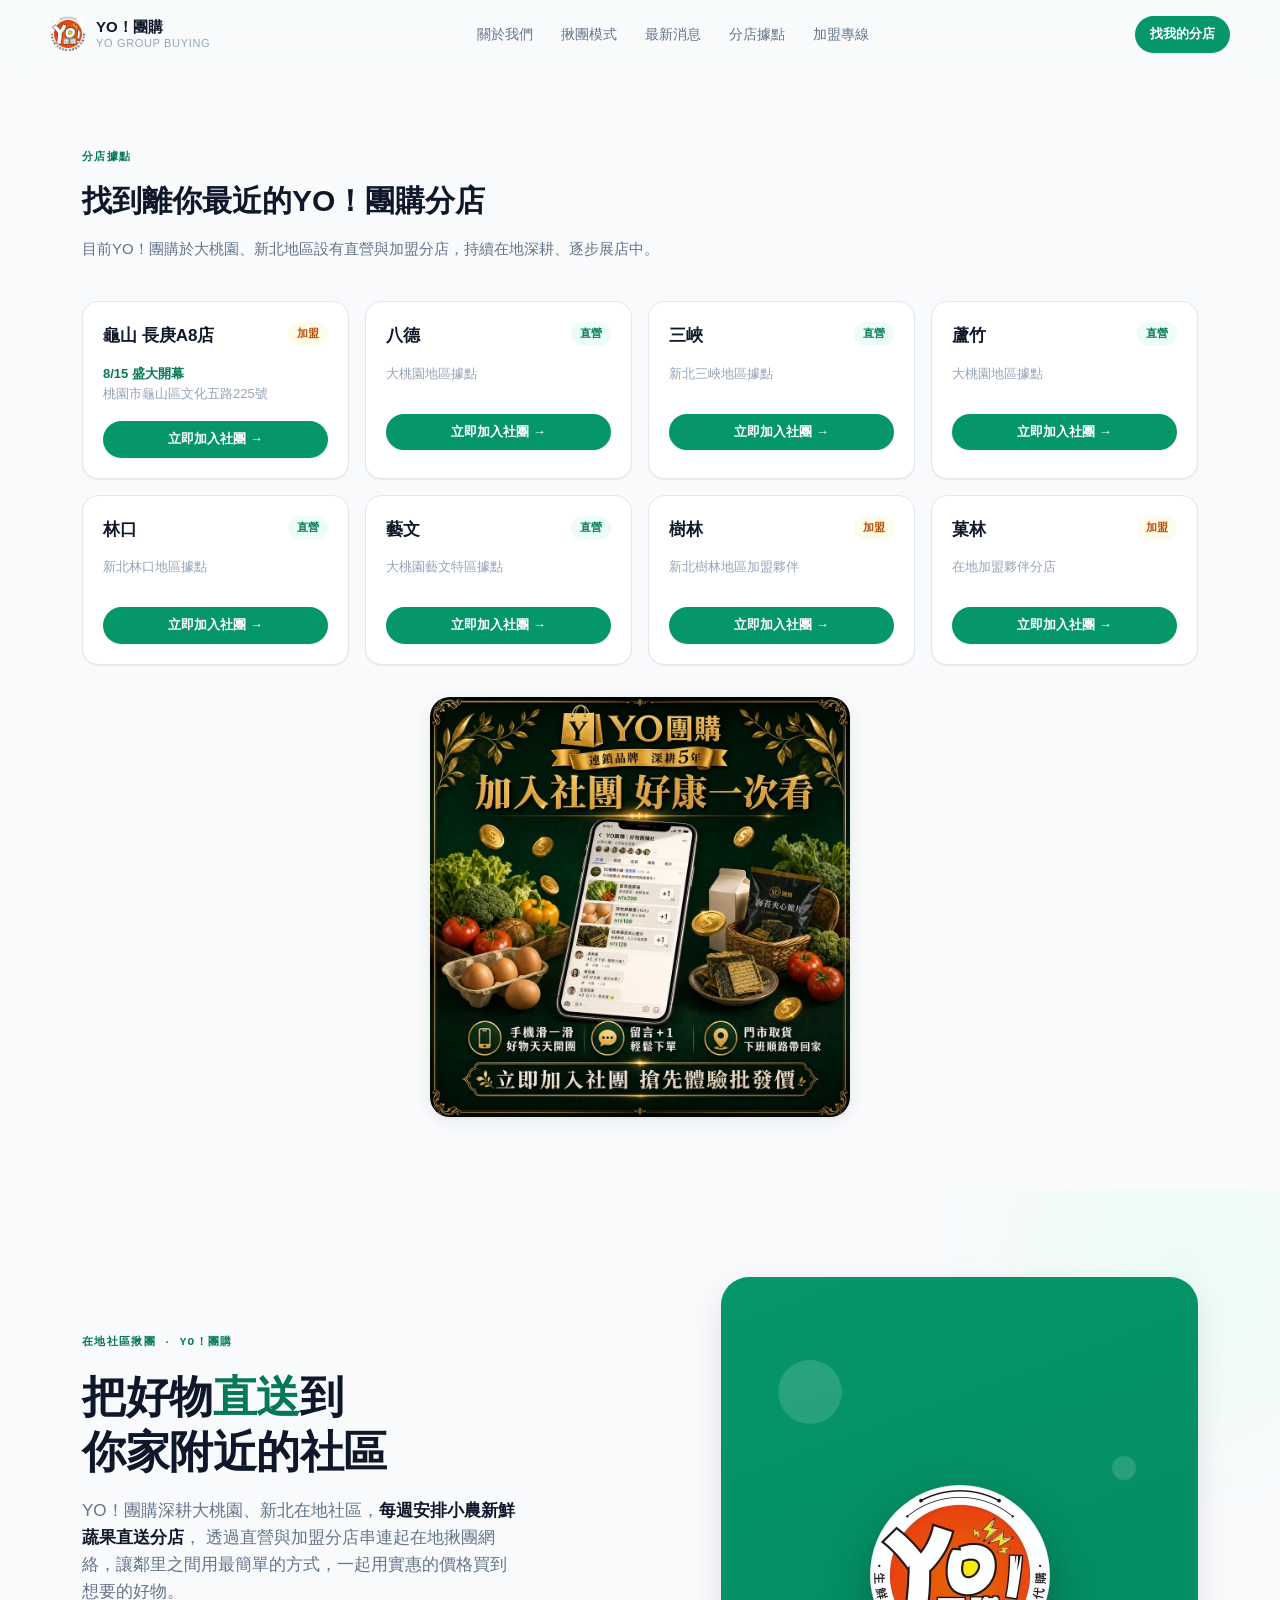
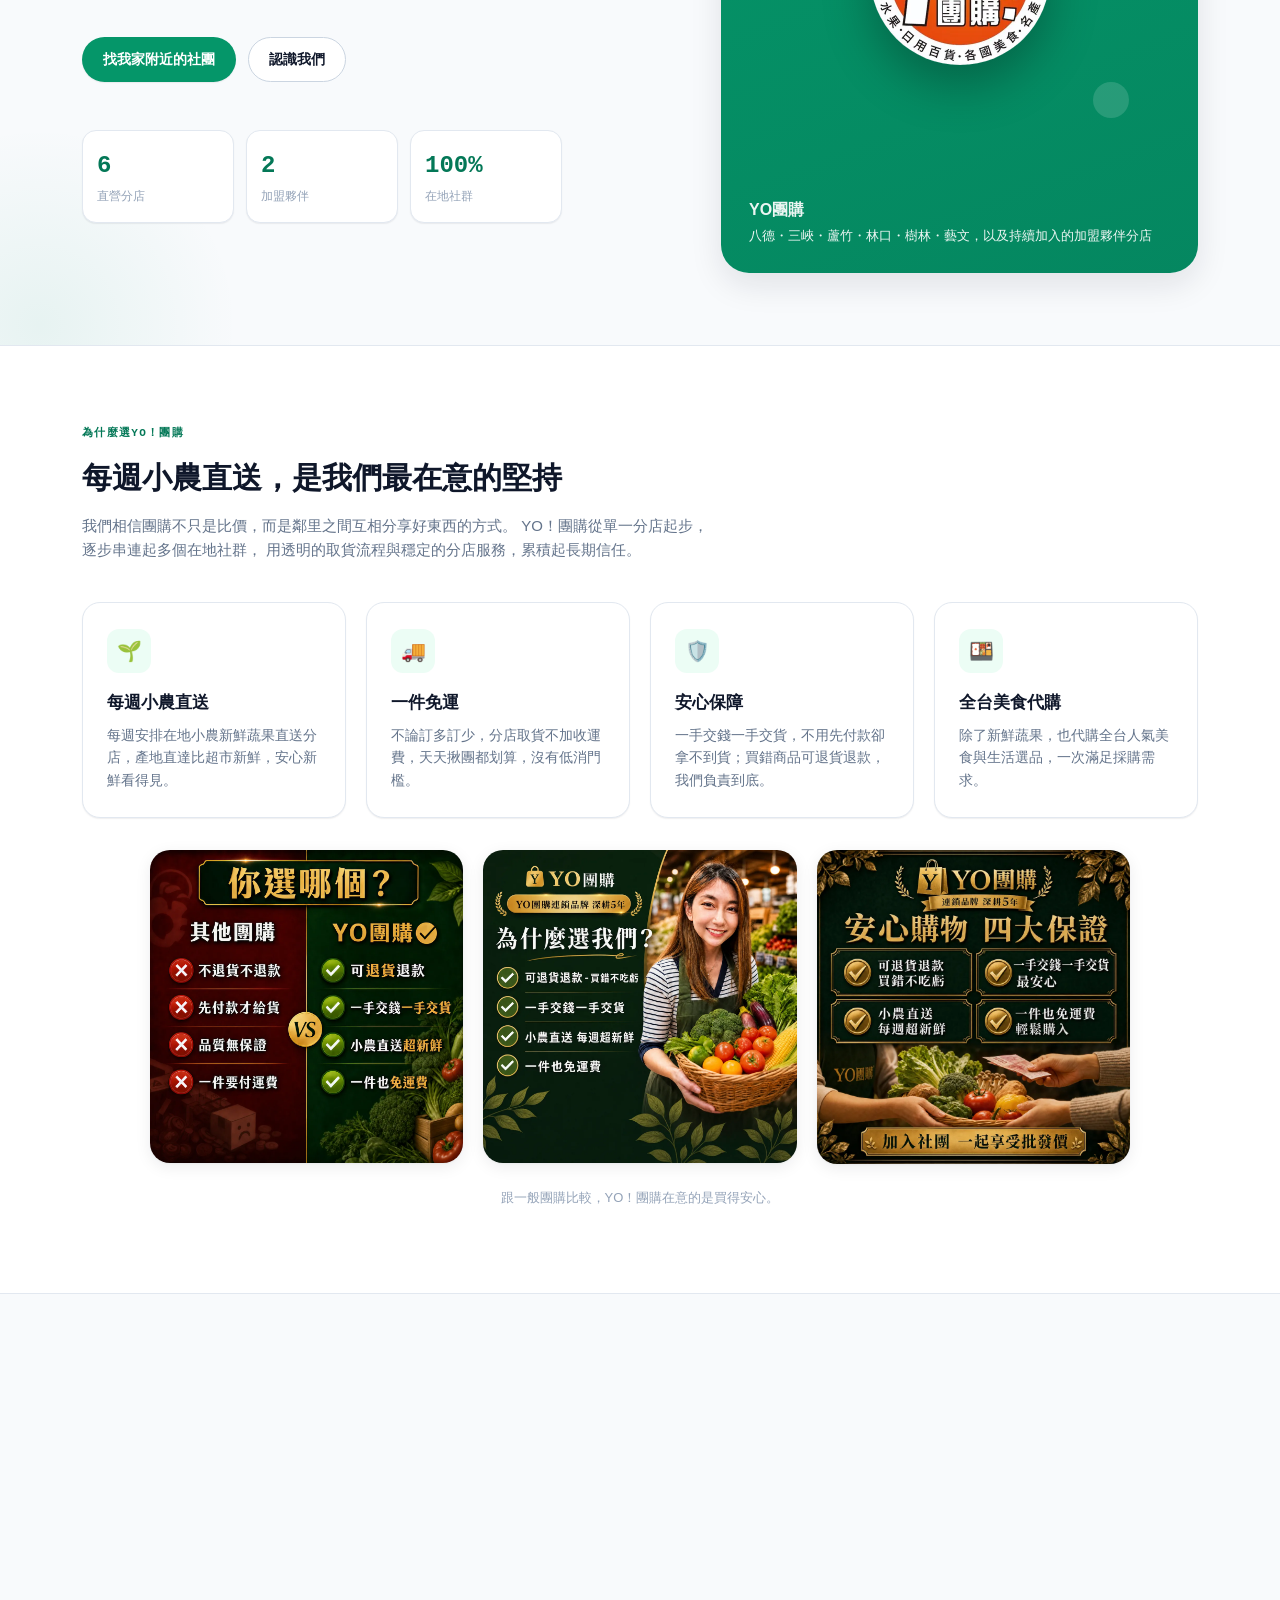
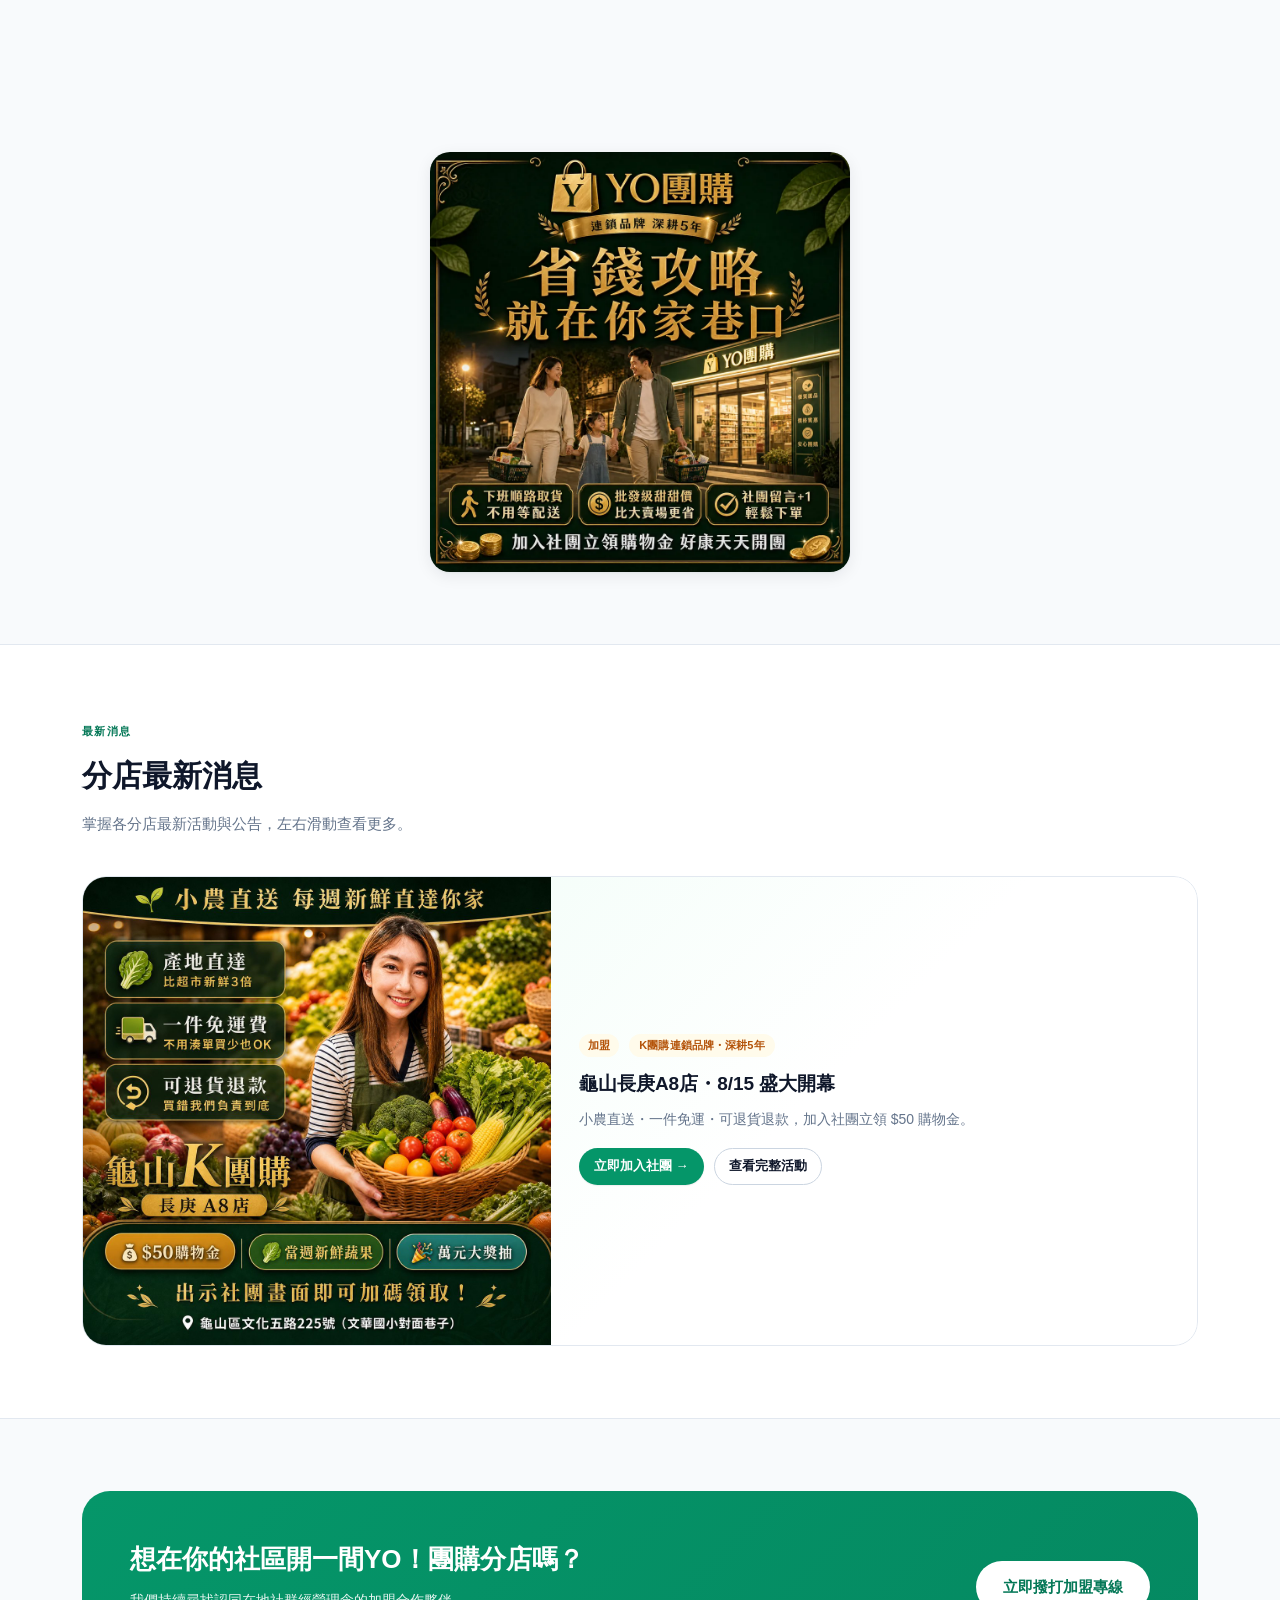
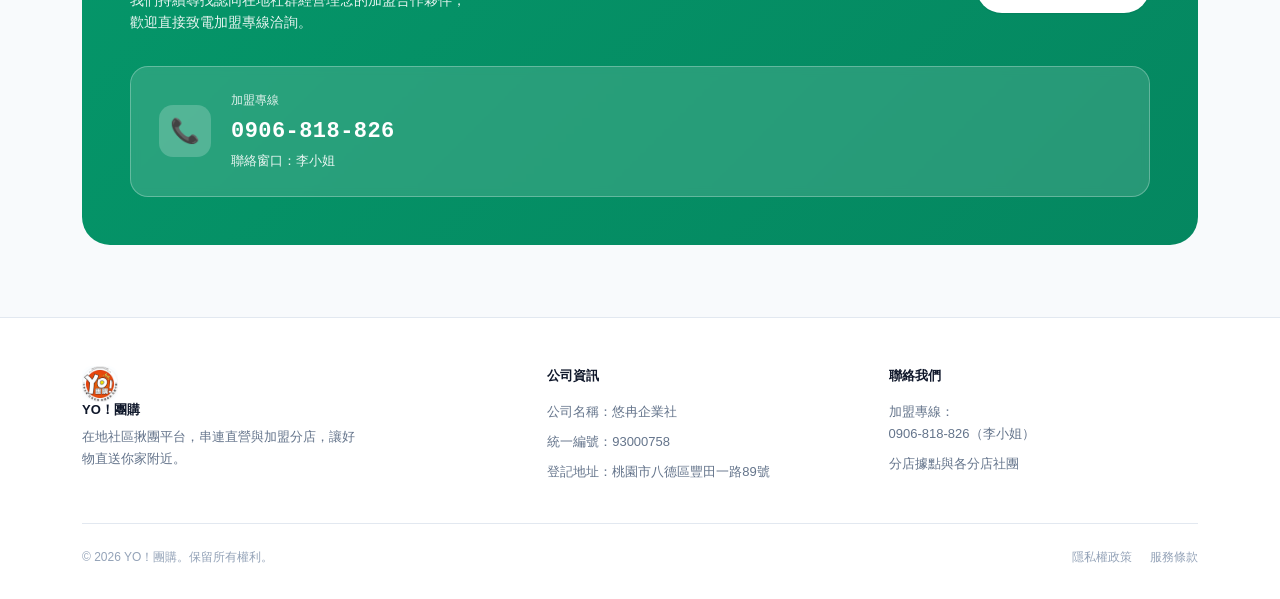
==== commit 73d55980: "分店社團按鈕改用JS明確導頁，取代依賴原生連結點擊，改善iOS上卡住問題 原本只有Android有JS介入（intent://+保險機制），iOS完全依賴 <a href target="_top">" ====
--- a/index.html
+++ b/index.html
@@ -581,20 +581,43 @@
     window.addEventListener("scroll", onScroll, { passive: true });
     onScroll();
 
-    // ── Android：加入社團按鈕優先用intent://直開FB App ──
+    // ── 加入社團按鈕：一律用JS明確觸發window.location.href導頁，
+    //    不依賴原生<a>連結點擊本身（某些App內建瀏覽器對原生連結
+    //    點擊處理不穩定，明確賦值location.href相容性更好，這點
+    //    跟guishan.html中繼頁修過的btn.click()→location.href
+    //    是同一個原理）。Android另外先嘗試intent://直開FB App，
+    //    並且不管系統詢問視窗有沒有正常跳出來、使用者選了什麼，
+    //    1.5秒後都會用JS檢查一次，畫面還停在原地就強制改跳網頁版，
+    //    確保點下去一定會有反應，不會卡住不動 ──
     var isAndroid = /Android/.test(navigator.userAgent);
-
-    if (isAndroid) {
-      var groupLinks = document.querySelectorAll('a[href*="facebook.com"]');
-      groupLinks.forEach(function (link) {
-        var groupUrl = link.getAttribute("href");
+    var groupLinks = document.querySelectorAll('a[href*="facebook.com"]');
+
+    groupLinks.forEach(function (link) {
+      var groupUrl = link.getAttribute("href");
+      link.setAttribute("data-fallback-url", groupUrl);
+      if (isAndroid) {
         var withoutScheme = groupUrl.replace(/^https?:\/\//, "");
         var intentUrl = "intent://" + withoutScheme +
           "#Intent;scheme=https;package=com.facebook.katana;S.browser_fallback_url=" +
           encodeURIComponent(groupUrl) + ";end";
         link.setAttribute("href", intentUrl);
-      });
-    }
+      }
+    });
+
+    document.addEventListener("click", function (event) {
+      var link = event.target.closest("[data-fallback-url]");
+      if (!link) return;
+      var fallbackUrl = link.getAttribute("data-fallback-url");
+      event.preventDefault();
+      window.location.href = link.getAttribute("href");
+      if (isAndroid) {
+        setTimeout(function () {
+          if (!document.hidden) {
+            window.location.href = fallbackUrl;
+          }
+        }, 1500);
+      }
+    });
 
     var prefersReducedMotion = window.matchMedia("(prefers-reduced-motion: reduce)").matches;
 
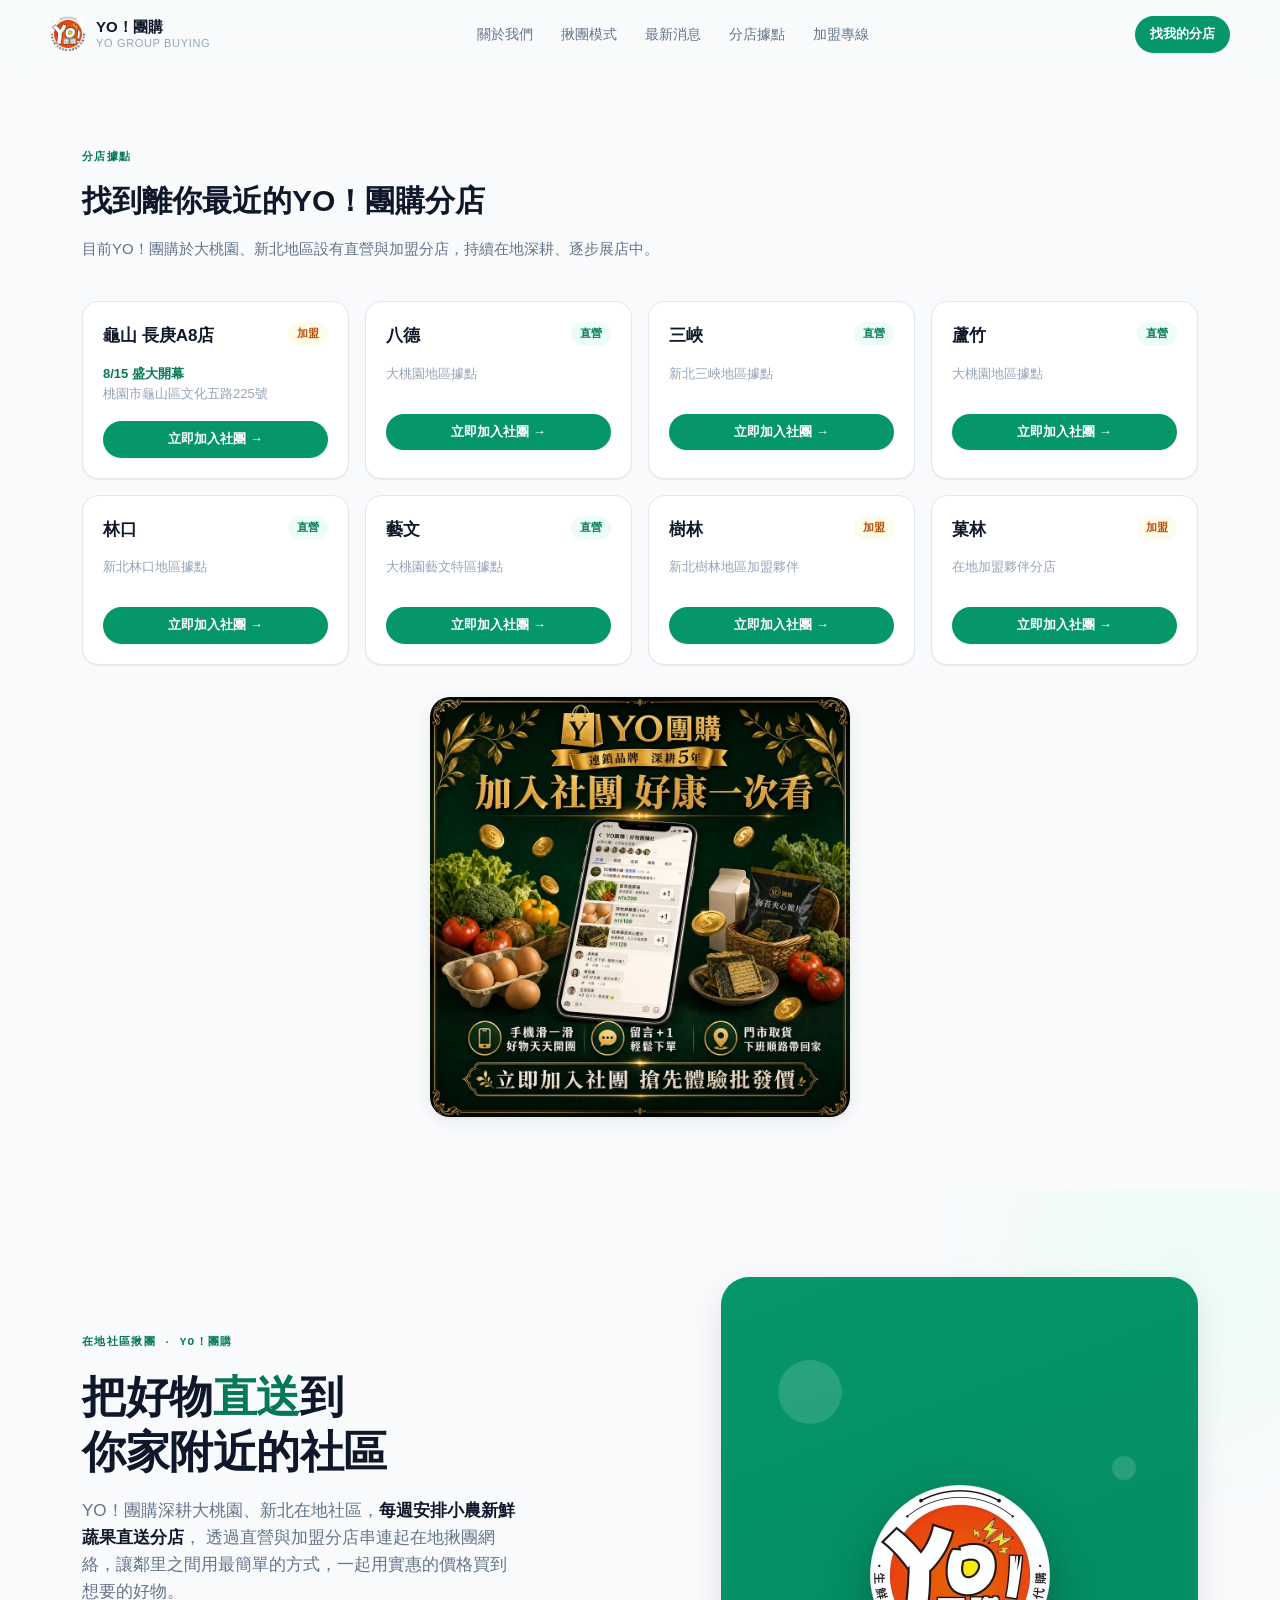
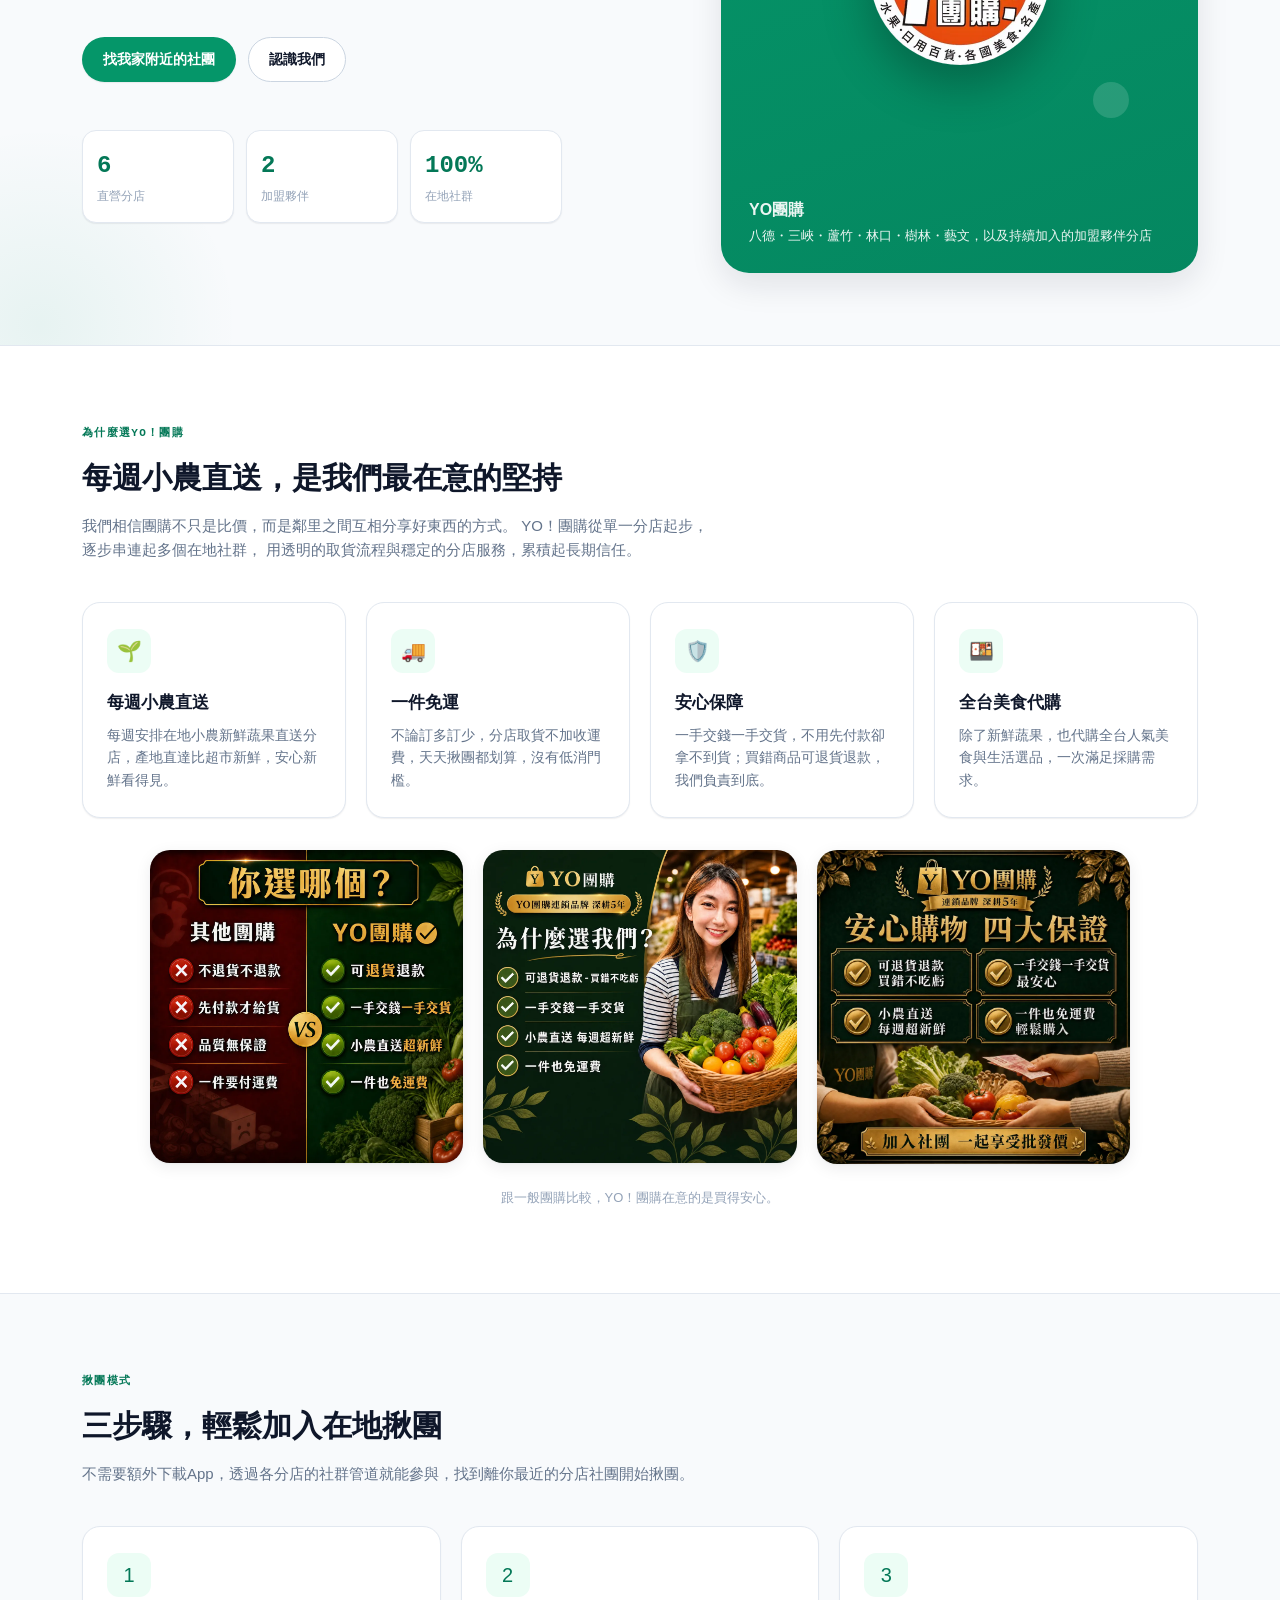
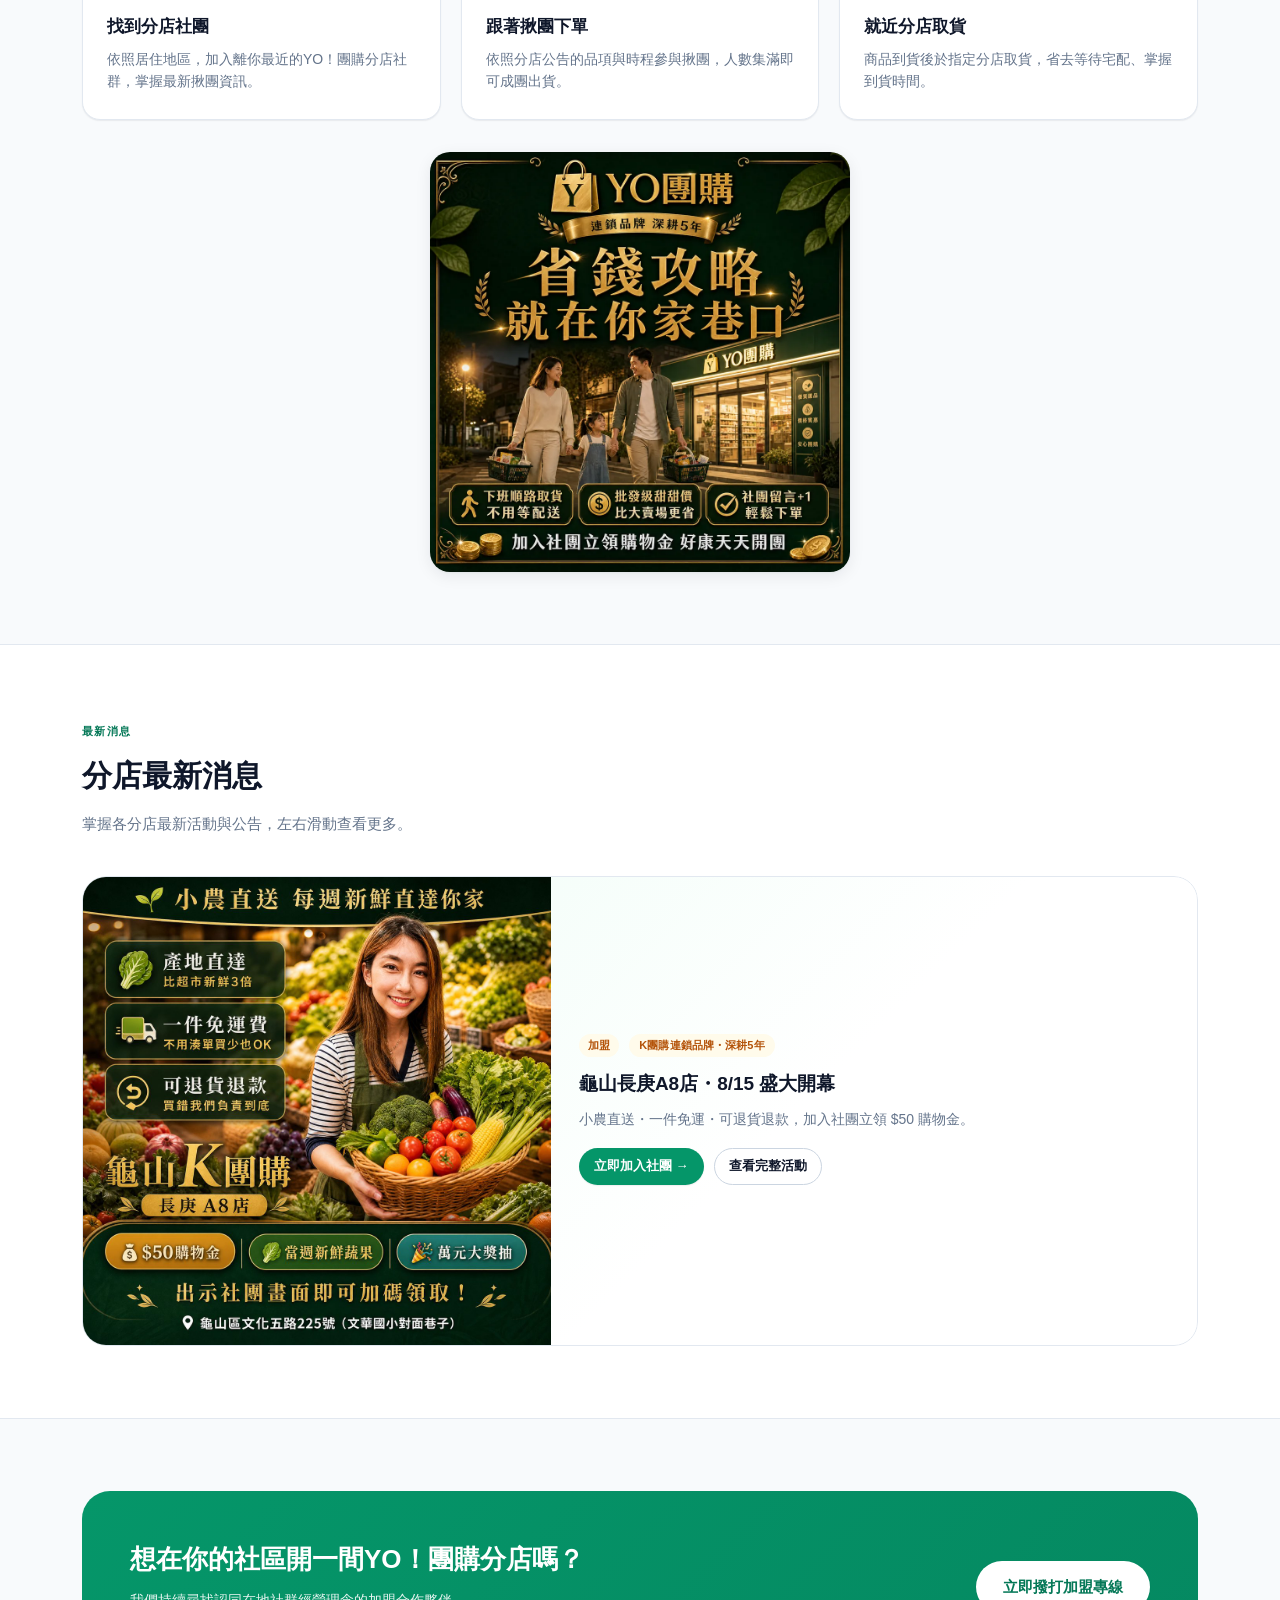
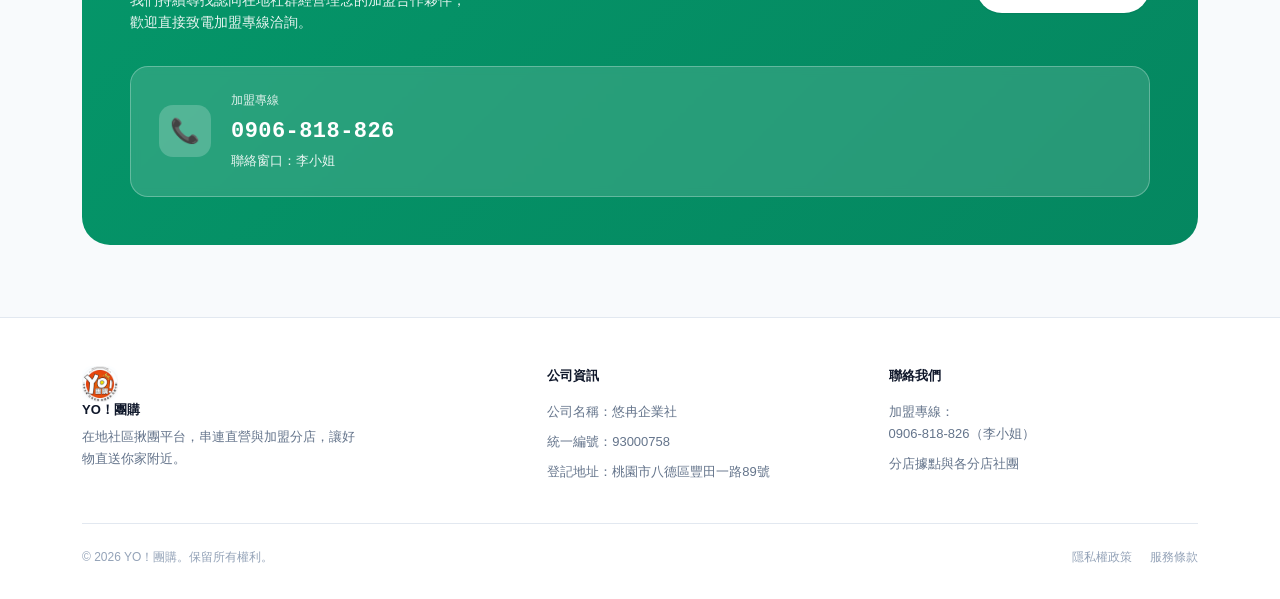
==== commit 82e226b7: "官網全站安裝Meta Pixel（沿用guishan.html的2139437349966648）， 9個分店社團按鈕各自標記data-branch，點擊時觸發Lead+ClickJoinGroup " ====
--- a/index.html
+++ b/index.html
@@ -13,6 +13,23 @@
   不影響 Meta 的驗證結果。
 -->
 <meta name="facebook-domain-verification" content="ju37yzpivct9mmadyubp5d0r6ff3ch" />
+
+<!-- Meta Pixel Base Code — 資料集：K團購-龜山中繼頁（沿用guishan.html同一個Pixel，全站數據合併統計） -->
+<script>
+!function(f,b,e,v,n,t,s)
+{if(f.fbq)return;n=f.fbq=function(){n.callMethod?
+n.callMethod.apply(n,arguments):n.queue.push(arguments)};
+if(!f._fbq)f._fbq=n;n.push=n;n.loaded=!0;n.version='2.0';
+n.queue=[];t=b.createElement(e);t.async=!0;
+t.src=v;s=b.getElementsByTagName(e)[0];
+s.parentNode.insertBefore(t,s)}(window, document,'script',
+'https://connect.facebook.net/en_US/fbevents.js');
+fbq('init', '2139437349966648');
+fbq('track', 'PageView');
+</script>
+<noscript><img height="1" width="1" style="display:none"
+src="https://www.facebook.com/tr?id=2139437349966648&ev=PageView&noscript=1"
+/></noscript>
 
 <style>
   /* 關鍵 CSS：首屏（頁首＋Hero）渲染所需的樣式，內嵌避免等待外部 CSS 才能畫面。
@@ -310,49 +327,49 @@
         <div class="branch-card reveal" style="--i:0">
           <div class="row-top"><h4>龜山 長庚A8店</h4><span class="tag tag-franchise">加盟</span></div>
           <div class="desc"><strong style="color:var(--accent-strong)">8/15 盛大開幕</strong><br>桃園市龜山區文化五路225號</div>
-          <a class="btn btn-primary btn-sm" href="https://www.facebook.com/groups/1561057388927848/" target="_top" rel="noopener">立即加入社團 →</a>
+          <a class="btn btn-primary btn-sm" href="https://www.facebook.com/groups/1561057388927848/" target="_top" rel="noopener" data-branch="龜山長庚A8店">立即加入社團 →</a>
         </div>
 
         <div class="branch-card reveal" style="--i:1">
           <div class="row-top"><h4>八德</h4><span class="tag tag-direct">直營</span></div>
           <div class="desc">大桃園地區據點</div>
-          <a class="btn btn-primary btn-sm" href="https://www.facebook.com/share/g/1B9EWPmmy4/" target="_top" rel="noopener">立即加入社團 →</a>
+          <a class="btn btn-primary btn-sm" href="https://www.facebook.com/share/g/1B9EWPmmy4/" target="_top" rel="noopener" data-branch="八德">立即加入社團 →</a>
         </div>
 
         <div class="branch-card reveal" style="--i:2">
           <div class="row-top"><h4>三峽</h4><span class="tag tag-direct">直營</span></div>
           <div class="desc">新北三峽地區據點</div>
-          <a class="btn btn-primary btn-sm" href="https://www.facebook.com/share/g/1bWBoGbgYw/" target="_top" rel="noopener">立即加入社團 →</a>
+          <a class="btn btn-primary btn-sm" href="https://www.facebook.com/share/g/1bWBoGbgYw/" target="_top" rel="noopener" data-branch="三峽">立即加入社團 →</a>
         </div>
 
         <div class="branch-card reveal" style="--i:3">
           <div class="row-top"><h4>蘆竹</h4><span class="tag tag-direct">直營</span></div>
           <div class="desc">大桃園地區據點</div>
-          <a class="btn btn-primary btn-sm" href="https://www.facebook.com/share/g/1B9EWPmmy4/" target="_top" rel="noopener">立即加入社團 →</a>
+          <a class="btn btn-primary btn-sm" href="https://www.facebook.com/share/g/1B9EWPmmy4/" target="_top" rel="noopener" data-branch="蘆竹">立即加入社團 →</a>
         </div>
 
         <div class="branch-card reveal" style="--i:4">
           <div class="row-top"><h4>林口</h4><span class="tag tag-direct">直營</span></div>
           <div class="desc">新北林口地區據點</div>
-          <a class="btn btn-primary btn-sm" href="https://www.facebook.com/share/g/1BR9URncH8/" target="_top" rel="noopener">立即加入社團 →</a>
+          <a class="btn btn-primary btn-sm" href="https://www.facebook.com/share/g/1BR9URncH8/" target="_top" rel="noopener" data-branch="林口">立即加入社團 →</a>
         </div>
 
         <div class="branch-card reveal" style="--i:5">
           <div class="row-top"><h4>藝文</h4><span class="tag tag-direct">直營</span></div>
           <div class="desc">大桃園藝文特區據點</div>
-          <a class="btn btn-primary btn-sm" href="https://www.facebook.com/share/g/17shcAe9XF/" target="_top" rel="noopener">立即加入社團 →</a>
+          <a class="btn btn-primary btn-sm" href="https://www.facebook.com/share/g/17shcAe9XF/" target="_top" rel="noopener" data-branch="藝文">立即加入社團 →</a>
         </div>
 
         <div class="branch-card reveal" style="--i:6">
           <div class="row-top"><h4>樹林</h4><span class="tag tag-franchise">加盟</span></div>
           <div class="desc">新北樹林地區加盟夥伴</div>
-          <a class="btn btn-primary btn-sm" href="https://www.facebook.com/share/g/1BYLnNmuGn/" target="_top" rel="noopener">立即加入社團 →</a>
+          <a class="btn btn-primary btn-sm" href="https://www.facebook.com/share/g/1BYLnNmuGn/" target="_top" rel="noopener" data-branch="樹林">立即加入社團 →</a>
         </div>
 
         <div class="branch-card reveal" style="--i:7">
           <div class="row-top"><h4>菓林</h4><span class="tag tag-franchise">加盟</span></div>
           <div class="desc">在地加盟夥伴分店</div>
-          <a class="btn btn-primary btn-sm" href="https://www.facebook.com/share/g/18kkYXUCG9/" target="_top" rel="noopener">立即加入社團 →</a>
+          <a class="btn btn-primary btn-sm" href="https://www.facebook.com/share/g/18kkYXUCG9/" target="_top" rel="noopener" data-branch="菓林">立即加入社團 →</a>
         </div>
 
       </div>
@@ -497,7 +514,7 @@
               <h3>龜山長庚A8店・8/15 盛大開幕</h3>
               <p>小農直送・一件免運・可退貨退款，加入社團立領 $50 購物金。</p>
               <div class="news-slide-actions">
-                <a class="btn btn-primary btn-sm" href="https://www.facebook.com/groups/1561057388927848/" target="_top" rel="noopener">立即加入社團 →</a>
+                <a class="btn btn-primary btn-sm" href="https://www.facebook.com/groups/1561057388927848/" target="_top" rel="noopener" data-branch="龜山長庚A8店">立即加入社團 →</a>
                 <a class="btn btn-outline btn-sm" href="guishan.html">查看完整活動</a>
               </div>
             </div>
@@ -608,6 +625,17 @@
       var link = event.target.closest("[data-fallback-url]");
       if (!link) return;
       var fallbackUrl = link.getAttribute("data-fallback-url");
+
+      // ── Meta Pixel：記錄點擊了哪一家分店的社團連結。廣告是從
+      //    哪個廣告/廣告組合帶來的流量，Meta Pixel會透過PageView
+      //    自動比對Meta廣告後台的點擊資料做歸因，不需要另外自己
+      //    解析網址參數；這裡只需要額外標記「點的是哪個分店」──
+      var branch = link.getAttribute("data-branch");
+      if (branch && typeof fbq === "function") {
+        fbq("track", "Lead", { content_name: branch });
+        fbq("trackCustom", "ClickJoinGroup", { branch: branch });
+      }
+
       event.preventDefault();
       window.location.href = link.getAttribute("href");
       if (isAndroid) {
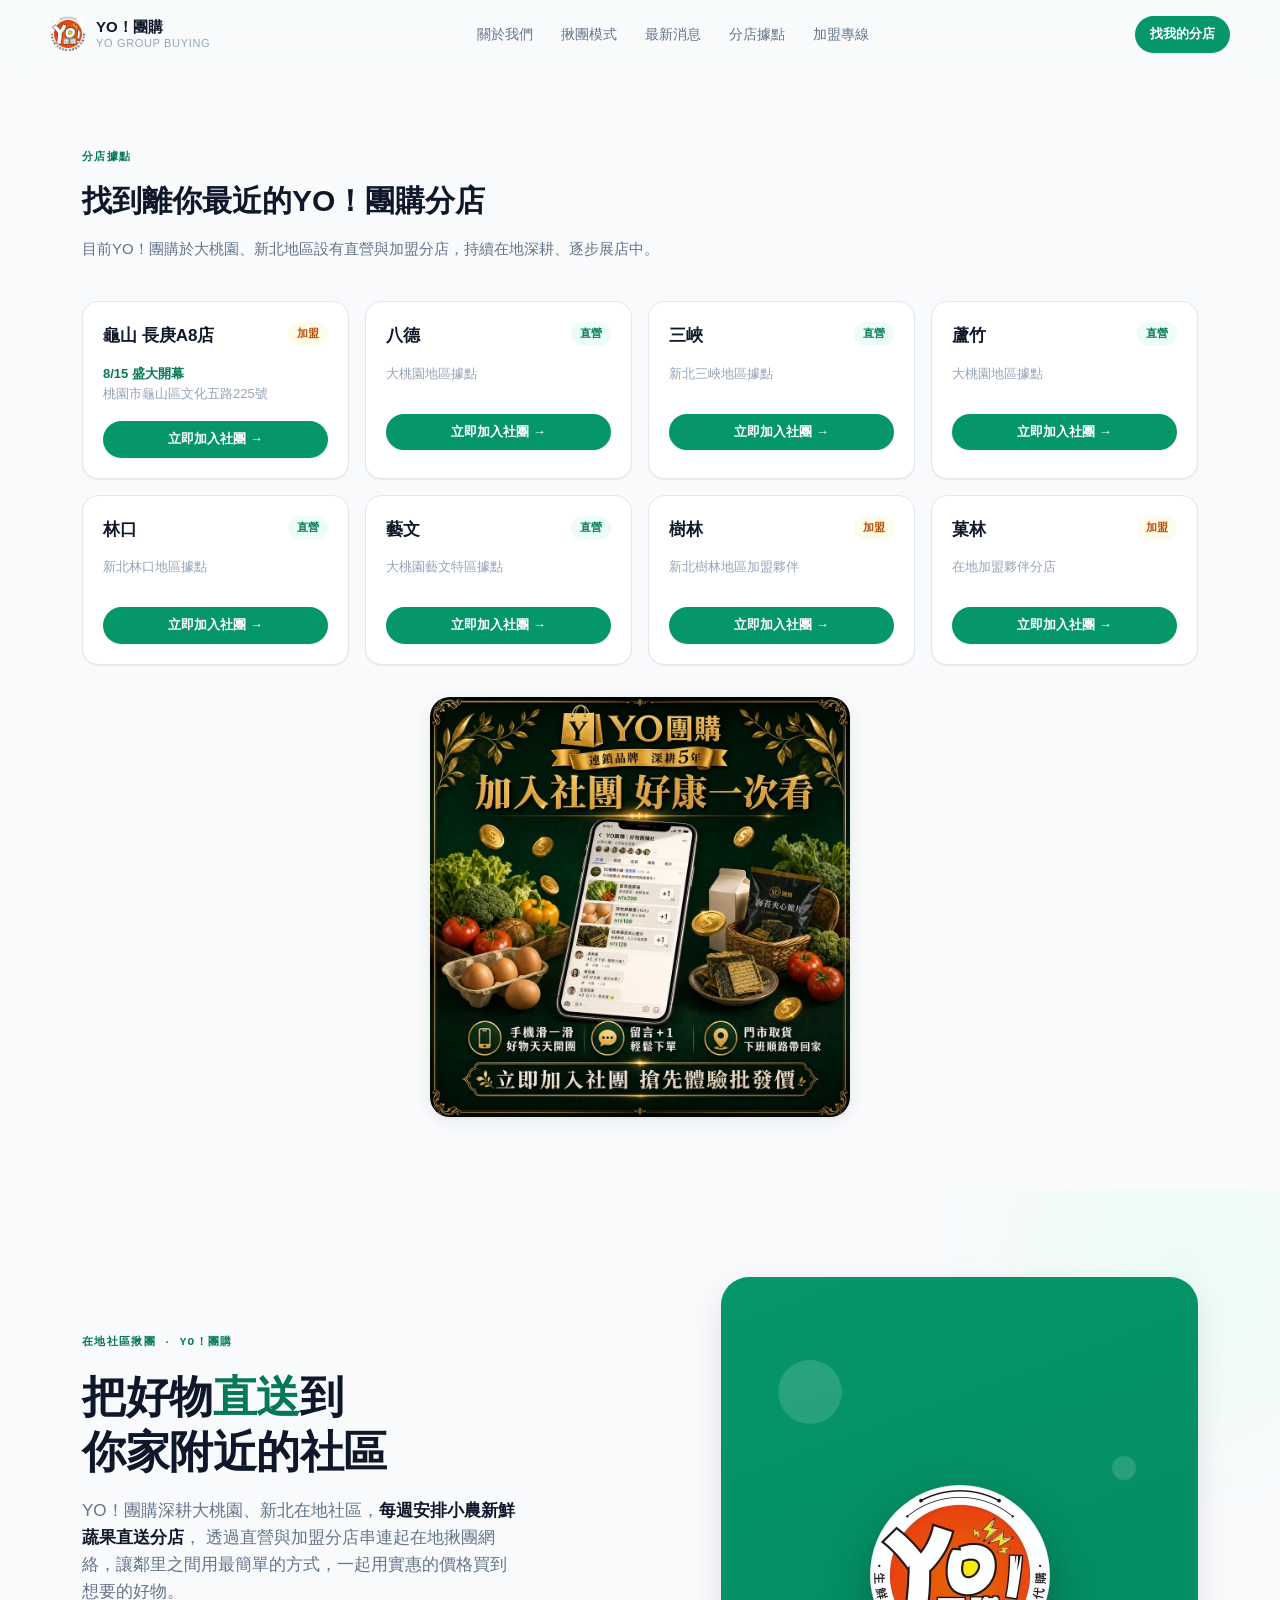
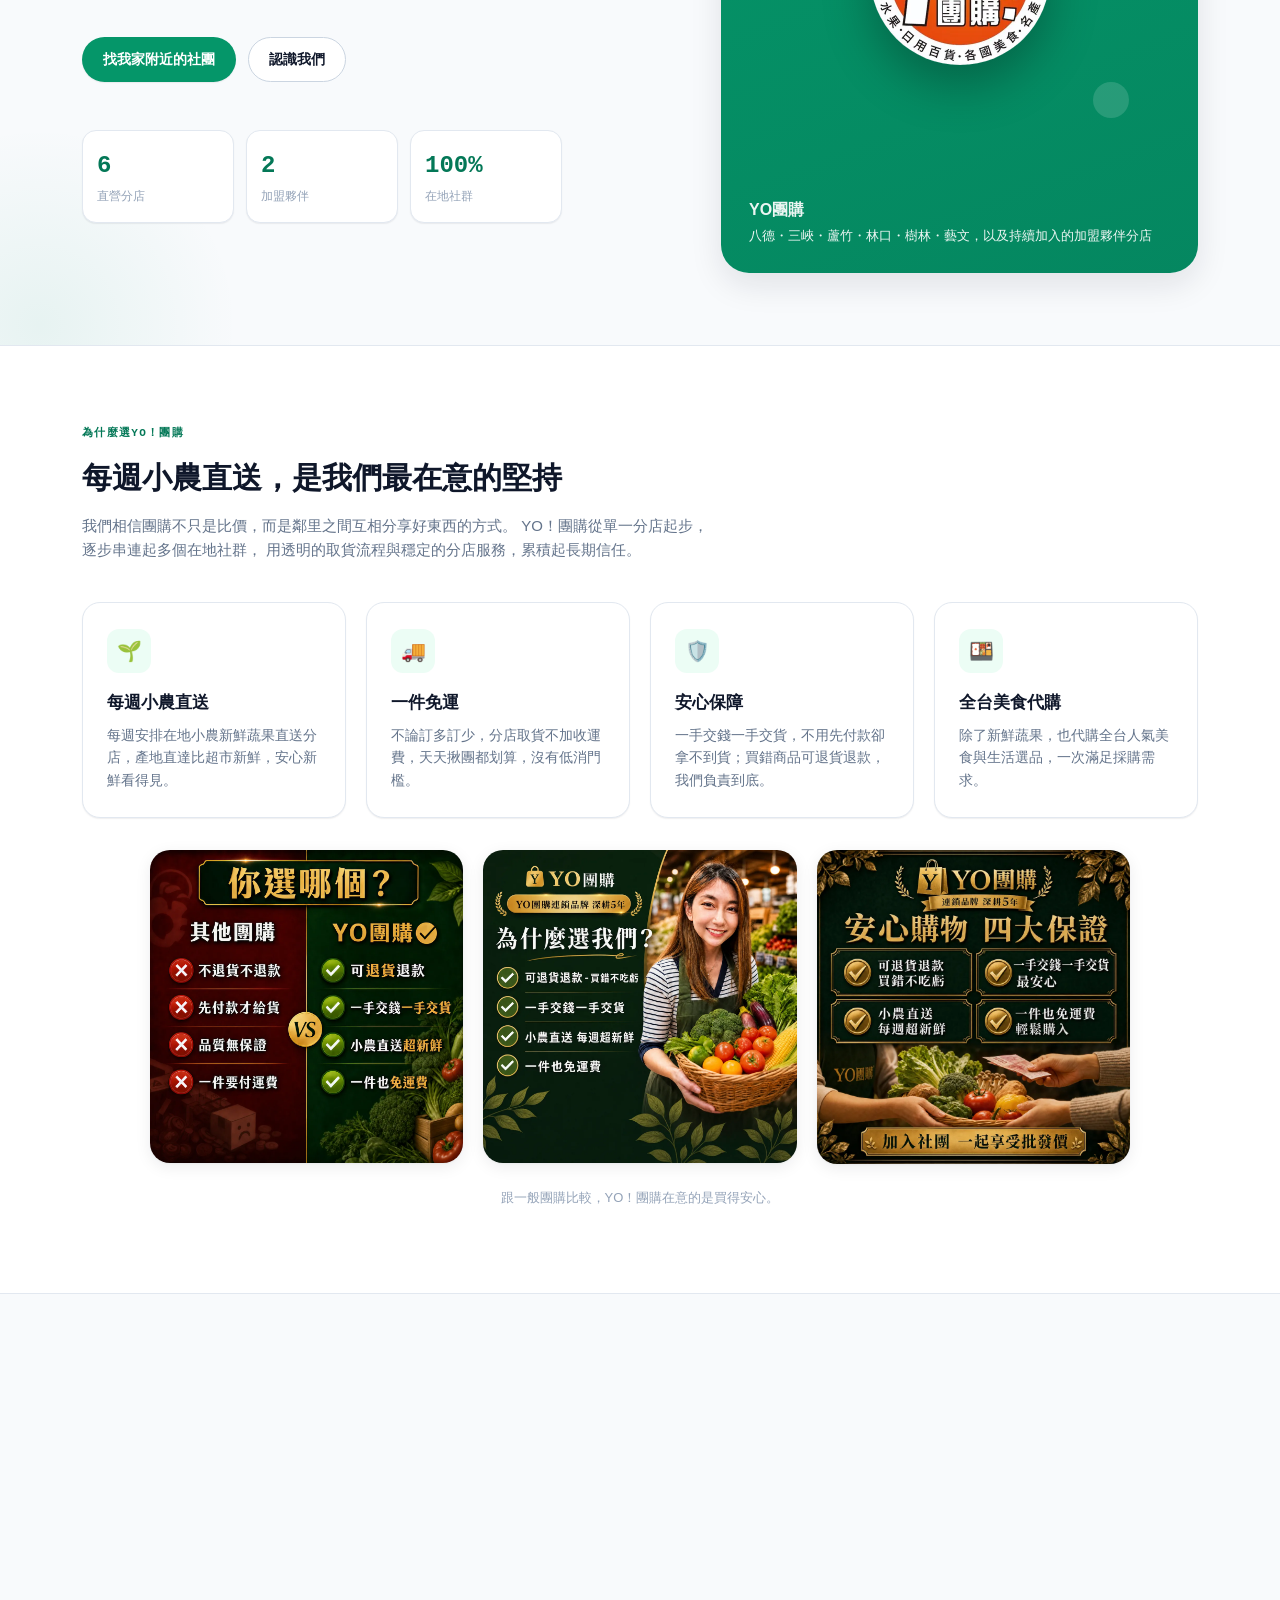
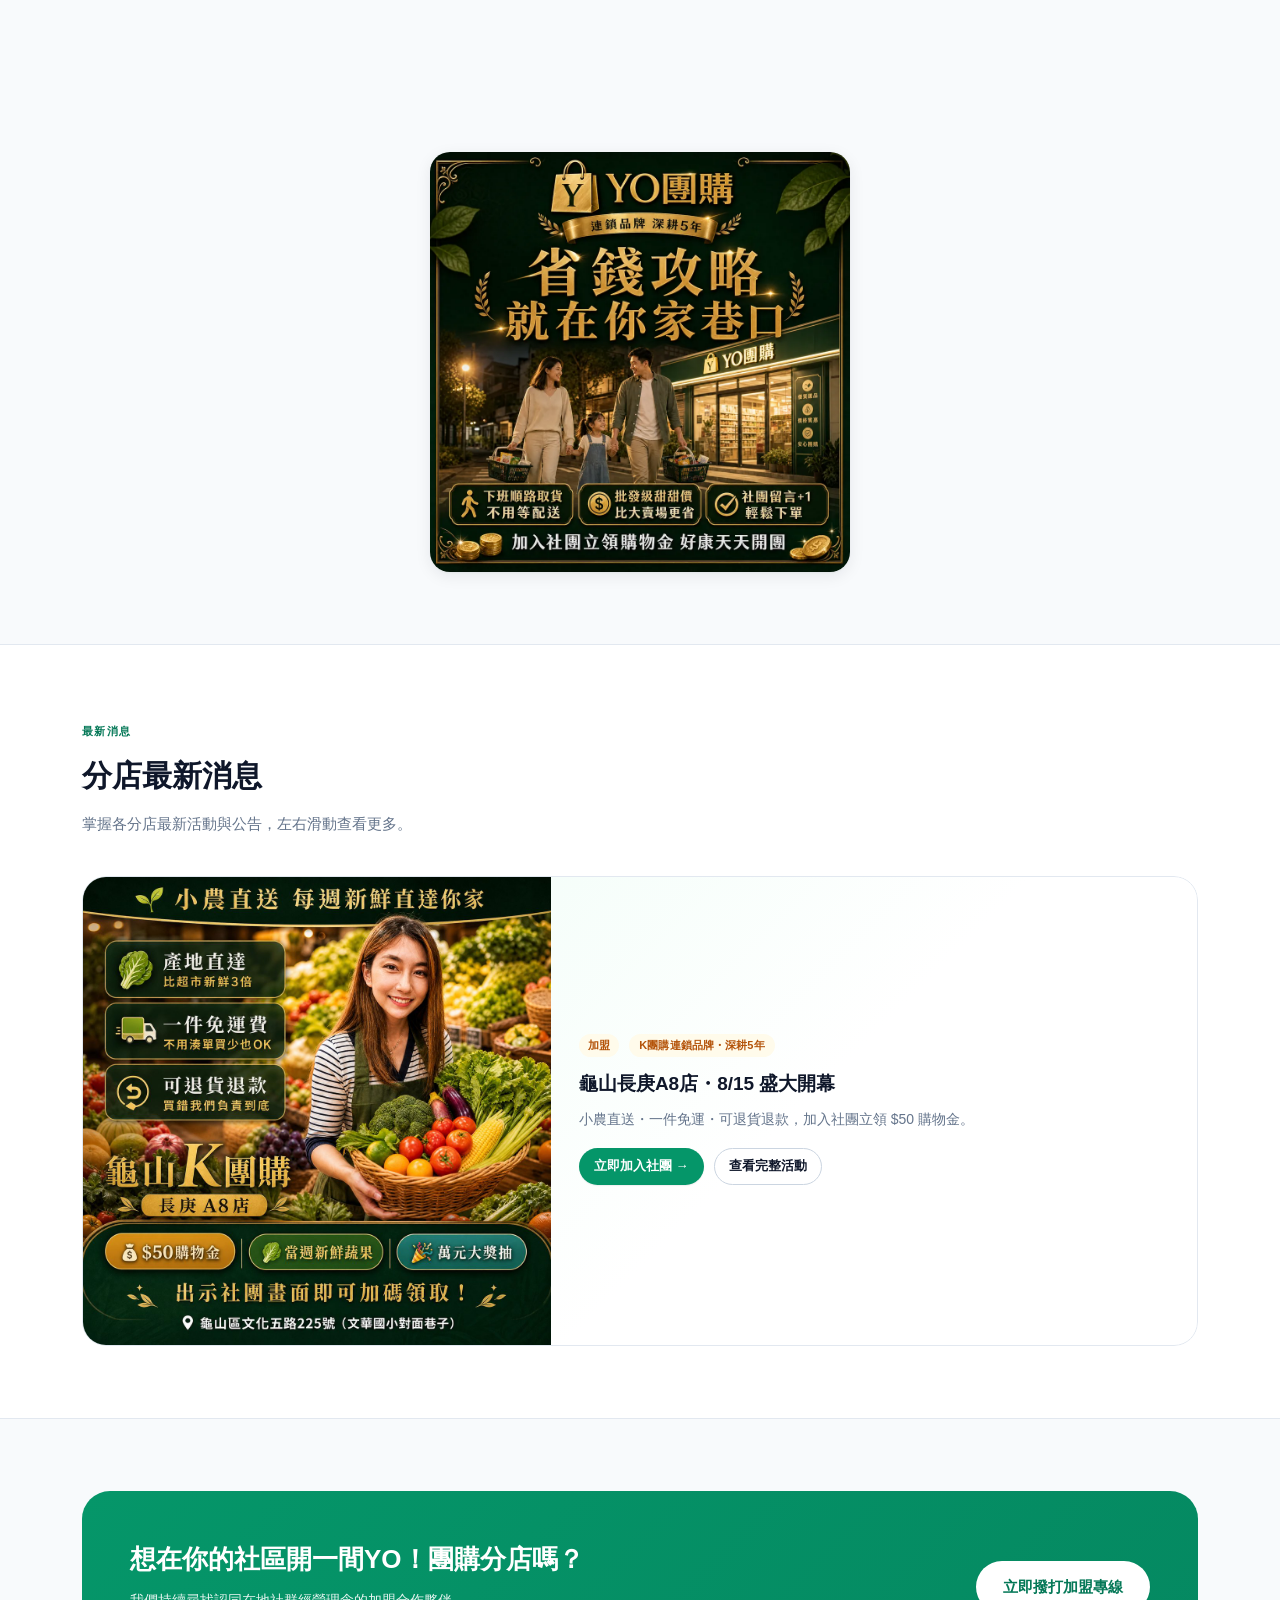
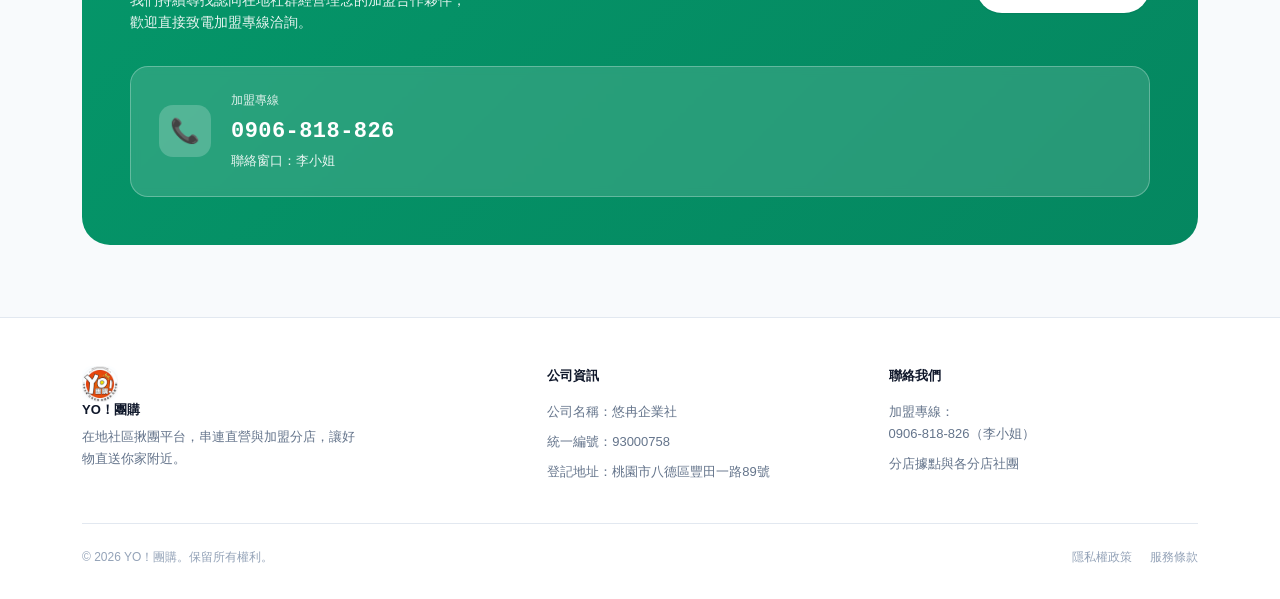
==== commit d456dad9: "修正iOS上Facebook內建瀏覽器點社團連結沒反應的問題，同時保留Instagram正常運作 Facebook自己的iOS內建瀏覽器對facebook.com連結疑似有專屬的原生 處理機制，會被我" ====
--- a/index.html
+++ b/index.html
@@ -621,6 +621,14 @@
       }
     });
 
+    // Facebook自己的iOS內建瀏覽器對facebook.com連結另有一套內部
+    // 原生處理機制，我們用JS攔截點擊、自己assign location.href
+    // 反而會跟它互相卡住、完全沒反應；Instagram／LINE等其他內建
+    // 瀏覽器則是JS攔截才能穩定導頁。兩邊需求相反，用UA分開處理──
+    // 只有「iOS上的Facebook」略過JS攔截，改用原生<a href>導頁。
+    var isFacebookApp = /FBAN|FBAV|FB_IAB|FBIOS|FBDV/.test(navigator.userAgent);
+    var skipIntercept = isFacebookApp && !isAndroid;
+
     document.addEventListener("click", function (event) {
       var link = event.target.closest("[data-fallback-url]");
       if (!link) return;
@@ -635,6 +643,8 @@
         fbq("track", "Lead", { content_name: branch });
         fbq("trackCustom", "ClickJoinGroup", { branch: branch });
       }
+
+      if (skipIntercept) return;
 
       event.preventDefault();
       window.location.href = link.getAttribute("href");
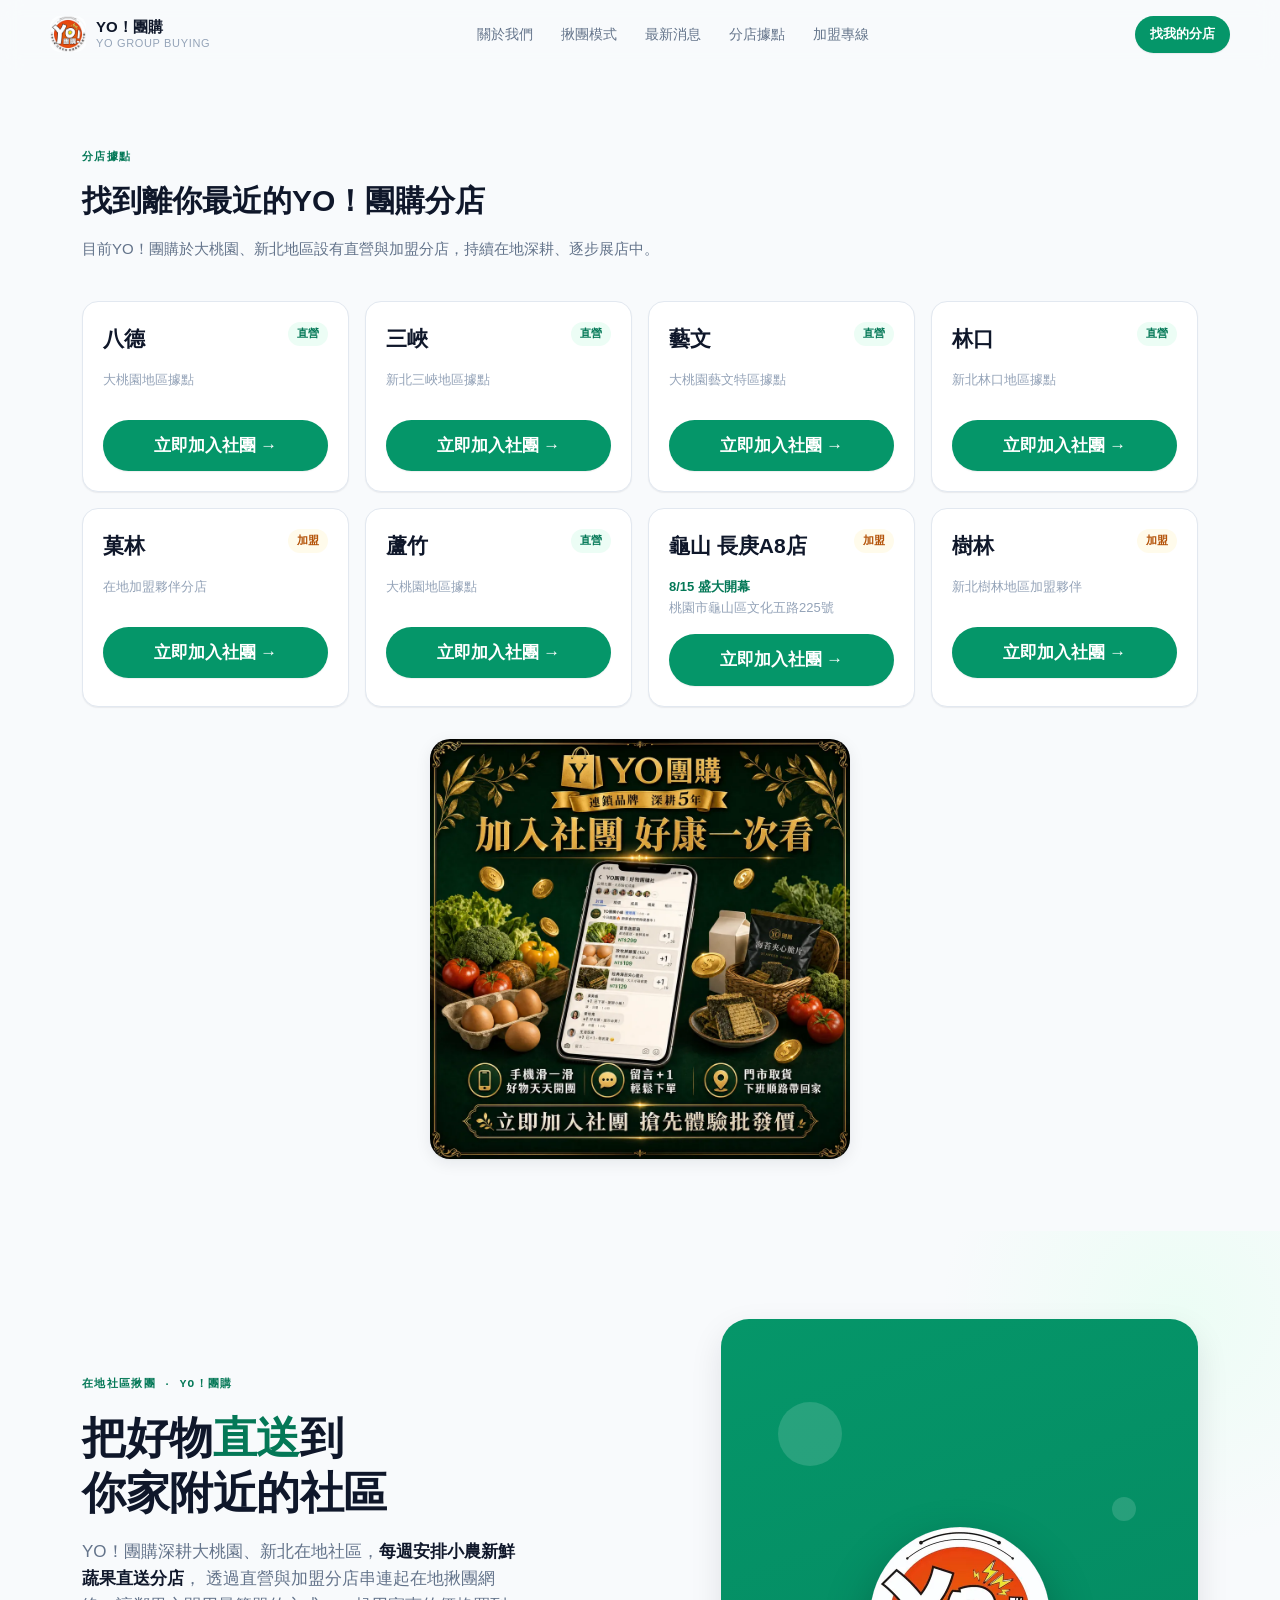
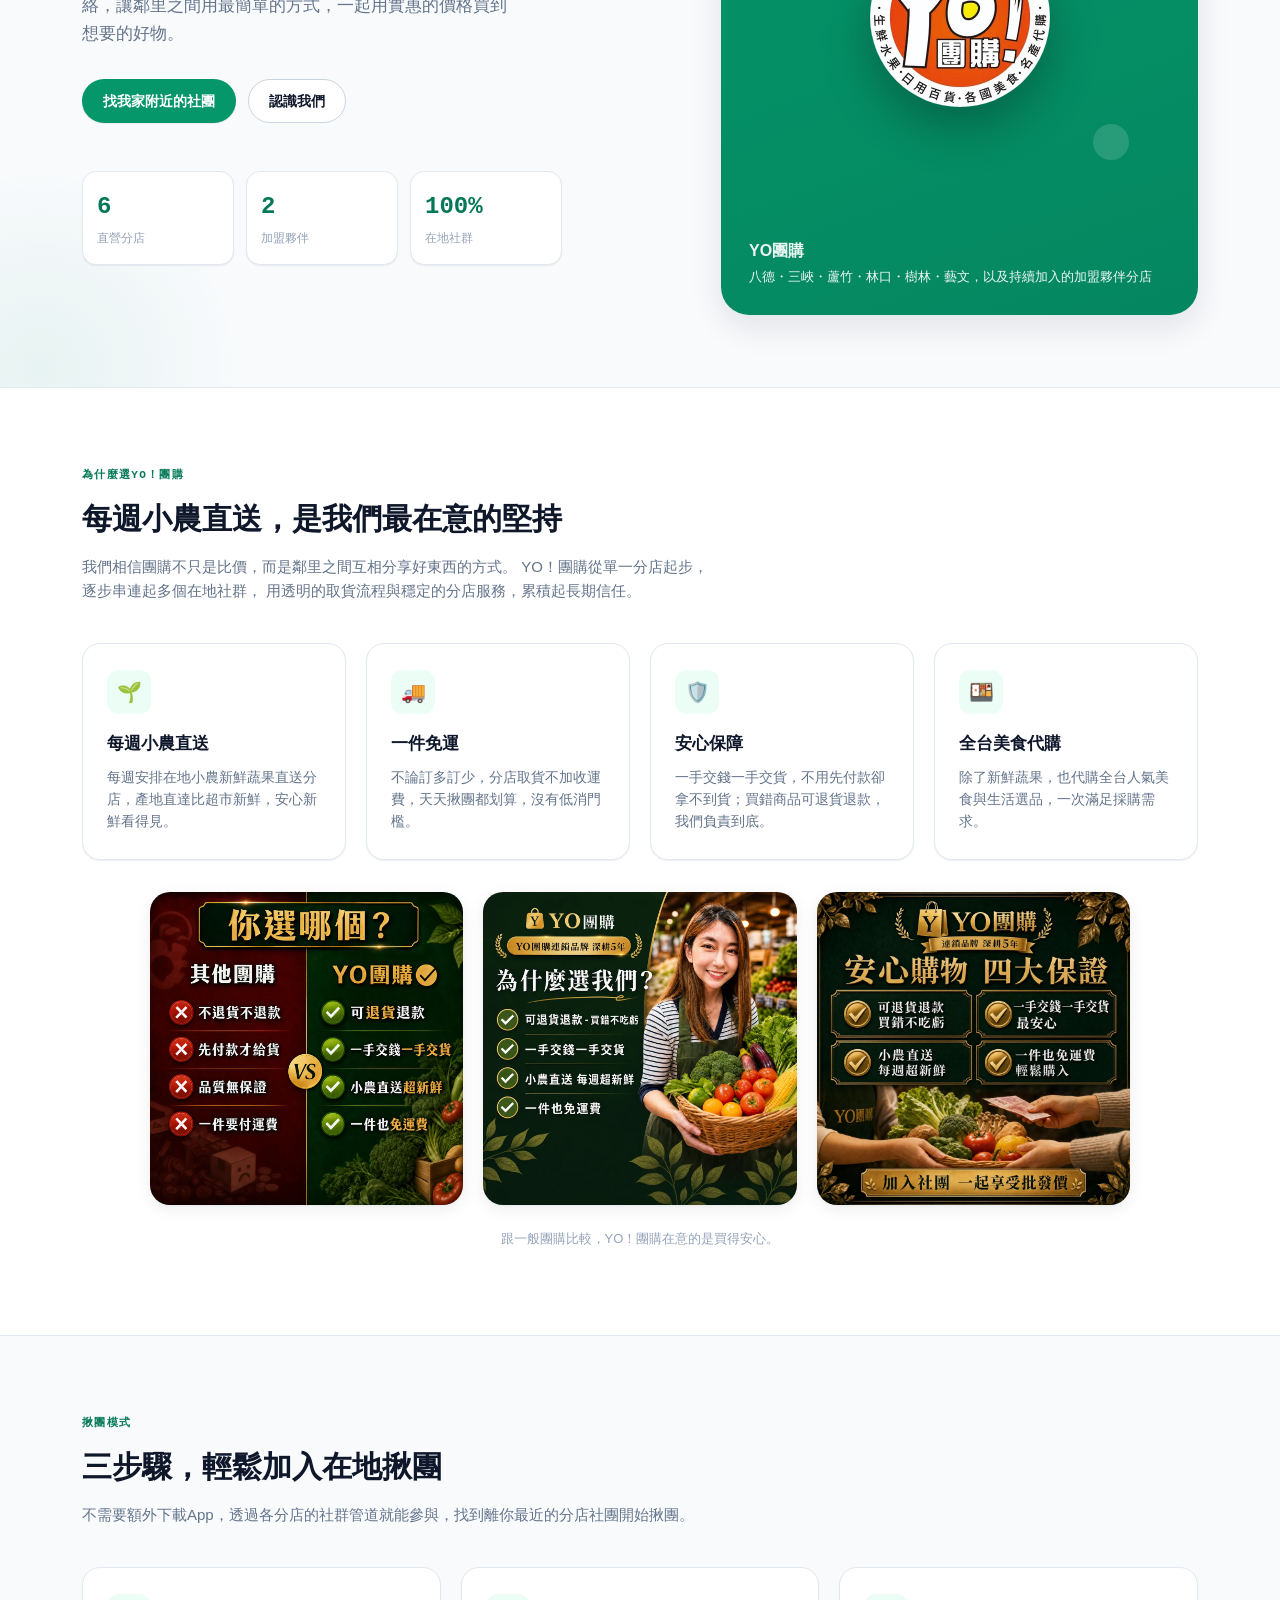
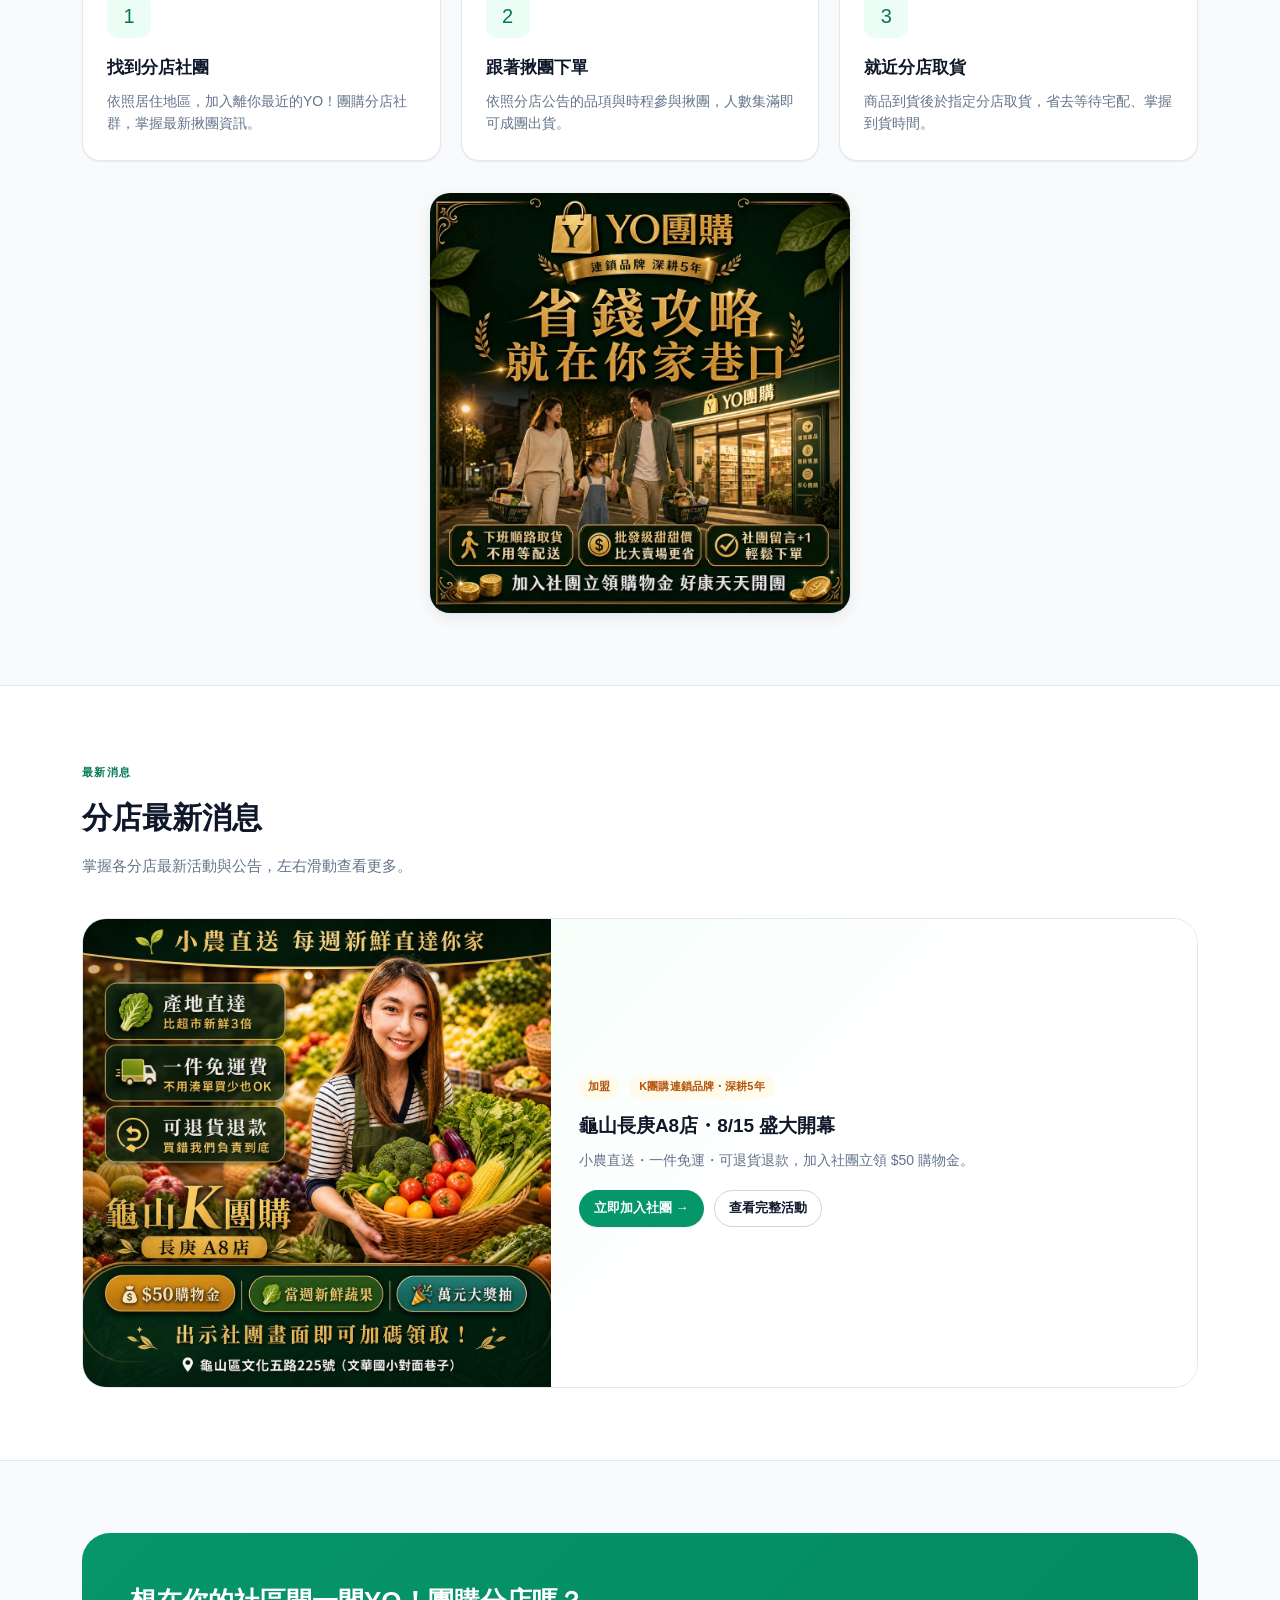
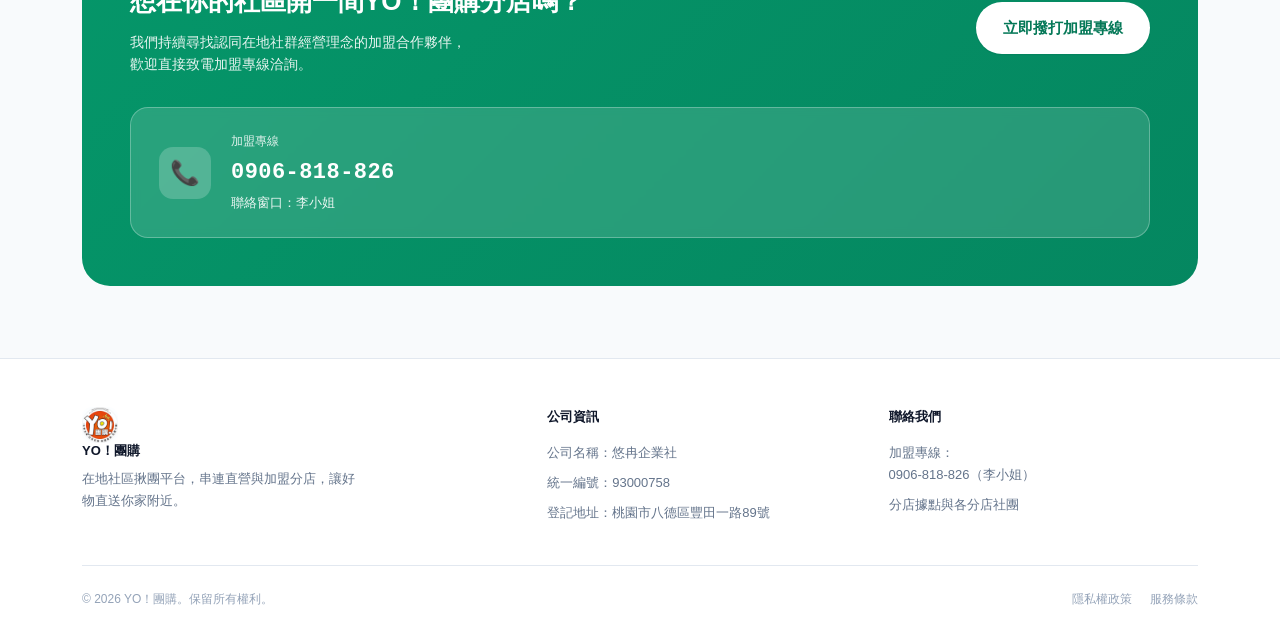
==== commit c99c51ca: "調整分店卡片排序：八德、三峽、藝文、林口、菓林、蘆竹、龜山、樹林" ====
--- a/index.html
+++ b/index.html
@@ -325,51 +325,51 @@
       <div class="branch-grid stagger">
 
         <div class="branch-card reveal" style="--i:0">
+          <div class="row-top"><h4>八德</h4><span class="tag tag-direct">直營</span></div>
+          <div class="desc">大桃園地區據點</div>
+          <a class="btn btn-primary btn-sm" href="https://www.facebook.com/groups/251375531010969/" target="_top" rel="noopener" data-branch="八德">立即加入社團 →</a>
+        </div>
+
+        <div class="branch-card reveal" style="--i:1">
+          <div class="row-top"><h4>三峽</h4><span class="tag tag-direct">直營</span></div>
+          <div class="desc">新北三峽地區據點</div>
+          <a class="btn btn-primary btn-sm" href="https://www.facebook.com/groups/215963940726510/" target="_top" rel="noopener" data-branch="三峽">立即加入社團 →</a>
+        </div>
+
+        <div class="branch-card reveal" style="--i:2">
+          <div class="row-top"><h4>藝文</h4><span class="tag tag-direct">直營</span></div>
+          <div class="desc">大桃園藝文特區據點</div>
+          <a class="btn btn-primary btn-sm" href="https://www.facebook.com/groups/1221211929754593/" target="_top" rel="noopener" data-branch="藝文">立即加入社團 →</a>
+        </div>
+
+        <div class="branch-card reveal" style="--i:3">
+          <div class="row-top"><h4>林口</h4><span class="tag tag-direct">直營</span></div>
+          <div class="desc">新北林口地區據點</div>
+          <a class="btn btn-primary btn-sm" href="https://www.facebook.com/groups/1773577243409825/" target="_top" rel="noopener" data-branch="林口">立即加入社團 →</a>
+        </div>
+
+        <div class="branch-card reveal" style="--i:4">
+          <div class="row-top"><h4>菓林</h4><span class="tag tag-franchise">加盟</span></div>
+          <div class="desc">在地加盟夥伴分店</div>
+          <a class="btn btn-primary btn-sm" href="https://www.facebook.com/groups/9485098341540942/" target="_top" rel="noopener" data-branch="菓林">立即加入社團 →</a>
+        </div>
+
+        <div class="branch-card reveal" style="--i:5">
+          <div class="row-top"><h4>蘆竹</h4><span class="tag tag-direct">直營</span></div>
+          <div class="desc">大桃園地區據點</div>
+          <a class="btn btn-primary btn-sm" href="https://www.facebook.com/groups/251375531010969/" target="_top" rel="noopener" data-branch="蘆竹">立即加入社團 →</a>
+        </div>
+
+        <div class="branch-card reveal" style="--i:6">
           <div class="row-top"><h4>龜山 長庚A8店</h4><span class="tag tag-franchise">加盟</span></div>
           <div class="desc"><strong style="color:var(--accent-strong)">8/15 盛大開幕</strong><br>桃園市龜山區文化五路225號</div>
           <a class="btn btn-primary btn-sm" href="https://www.facebook.com/groups/1561057388927848/" target="_top" rel="noopener" data-branch="龜山長庚A8店">立即加入社團 →</a>
         </div>
 
-        <div class="branch-card reveal" style="--i:1">
-          <div class="row-top"><h4>八德</h4><span class="tag tag-direct">直營</span></div>
-          <div class="desc">大桃園地區據點</div>
-          <a class="btn btn-primary btn-sm" href="https://www.facebook.com/share/g/1B9EWPmmy4/" target="_top" rel="noopener" data-branch="八德">立即加入社團 →</a>
-        </div>
-
-        <div class="branch-card reveal" style="--i:2">
-          <div class="row-top"><h4>三峽</h4><span class="tag tag-direct">直營</span></div>
-          <div class="desc">新北三峽地區據點</div>
-          <a class="btn btn-primary btn-sm" href="https://www.facebook.com/share/g/1bWBoGbgYw/" target="_top" rel="noopener" data-branch="三峽">立即加入社團 →</a>
-        </div>
-
-        <div class="branch-card reveal" style="--i:3">
-          <div class="row-top"><h4>蘆竹</h4><span class="tag tag-direct">直營</span></div>
-          <div class="desc">大桃園地區據點</div>
-          <a class="btn btn-primary btn-sm" href="https://www.facebook.com/share/g/1B9EWPmmy4/" target="_top" rel="noopener" data-branch="蘆竹">立即加入社團 →</a>
-        </div>
-
-        <div class="branch-card reveal" style="--i:4">
-          <div class="row-top"><h4>林口</h4><span class="tag tag-direct">直營</span></div>
-          <div class="desc">新北林口地區據點</div>
-          <a class="btn btn-primary btn-sm" href="https://www.facebook.com/share/g/1BR9URncH8/" target="_top" rel="noopener" data-branch="林口">立即加入社團 →</a>
-        </div>
-
-        <div class="branch-card reveal" style="--i:5">
-          <div class="row-top"><h4>藝文</h4><span class="tag tag-direct">直營</span></div>
-          <div class="desc">大桃園藝文特區據點</div>
-          <a class="btn btn-primary btn-sm" href="https://www.facebook.com/share/g/17shcAe9XF/" target="_top" rel="noopener" data-branch="藝文">立即加入社團 →</a>
-        </div>
-
-        <div class="branch-card reveal" style="--i:6">
+        <div class="branch-card reveal" style="--i:7">
           <div class="row-top"><h4>樹林</h4><span class="tag tag-franchise">加盟</span></div>
           <div class="desc">新北樹林地區加盟夥伴</div>
-          <a class="btn btn-primary btn-sm" href="https://www.facebook.com/share/g/1BYLnNmuGn/" target="_top" rel="noopener" data-branch="樹林">立即加入社團 →</a>
-        </div>
-
-        <div class="branch-card reveal" style="--i:7">
-          <div class="row-top"><h4>菓林</h4><span class="tag tag-franchise">加盟</span></div>
-          <div class="desc">在地加盟夥伴分店</div>
-          <a class="btn btn-primary btn-sm" href="https://www.facebook.com/share/g/18kkYXUCG9/" target="_top" rel="noopener" data-branch="菓林">立即加入社團 →</a>
+          <a class="btn btn-primary btn-sm" href="https://www.facebook.com/groups/1011020434513565/" target="_top" rel="noopener" data-branch="樹林">立即加入社團 →</a>
         </div>
 
       </div>
--- a/css/style.css
+++ b/css/style.css
@@ -432,7 +432,7 @@
     justify-content: space-between;
     margin-bottom: 14px;
   }
-  .branch-card h4 { font-size: 17px; margin: 0; font-weight: 700; }
+  .branch-card h4 { font-size: 21px; margin: 0; font-weight: 700; }
   .tag {
     font-size: 11px;
     font-weight: 700;
@@ -443,7 +443,7 @@
   .tag-direct { background: var(--accent-soft); color: var(--accent-strong); }
   .tag-franchise { background: var(--franchise-soft); color: var(--franchise); }
   .branch-card .desc { font-size: 13px; color: var(--text-muted); margin-bottom: 16px; min-height: 34px; }
-  .branch-card .btn { width: 100%; justify-content: center; }
+  .branch-card .btn { width: 100%; justify-content: center; font-size: 17px; padding: 11px 14px; }
 
   /* ── News carousel ─────────────────────────────────── */
   .trust-badge {
--- a/css/style.css
+++ b/css/style.css
@@ -432,7 +432,7 @@
     justify-content: space-between;
     margin-bottom: 14px;
   }
-  .branch-card h4 { font-size: 17px; margin: 0; font-weight: 700; }
+  .branch-card h4 { font-size: 21px; margin: 0; font-weight: 700; }
   .tag {
     font-size: 11px;
     font-weight: 700;
@@ -443,7 +443,7 @@
   .tag-direct { background: var(--accent-soft); color: var(--accent-strong); }
   .tag-franchise { background: var(--franchise-soft); color: var(--franchise); }
   .branch-card .desc { font-size: 13px; color: var(--text-muted); margin-bottom: 16px; min-height: 34px; }
-  .branch-card .btn { width: 100%; justify-content: center; }
+  .branch-card .btn { width: 100%; justify-content: center; font-size: 17px; padding: 11px 14px; }
 
   /* ── News carousel ─────────────────────────────────── */
   .trust-badge {
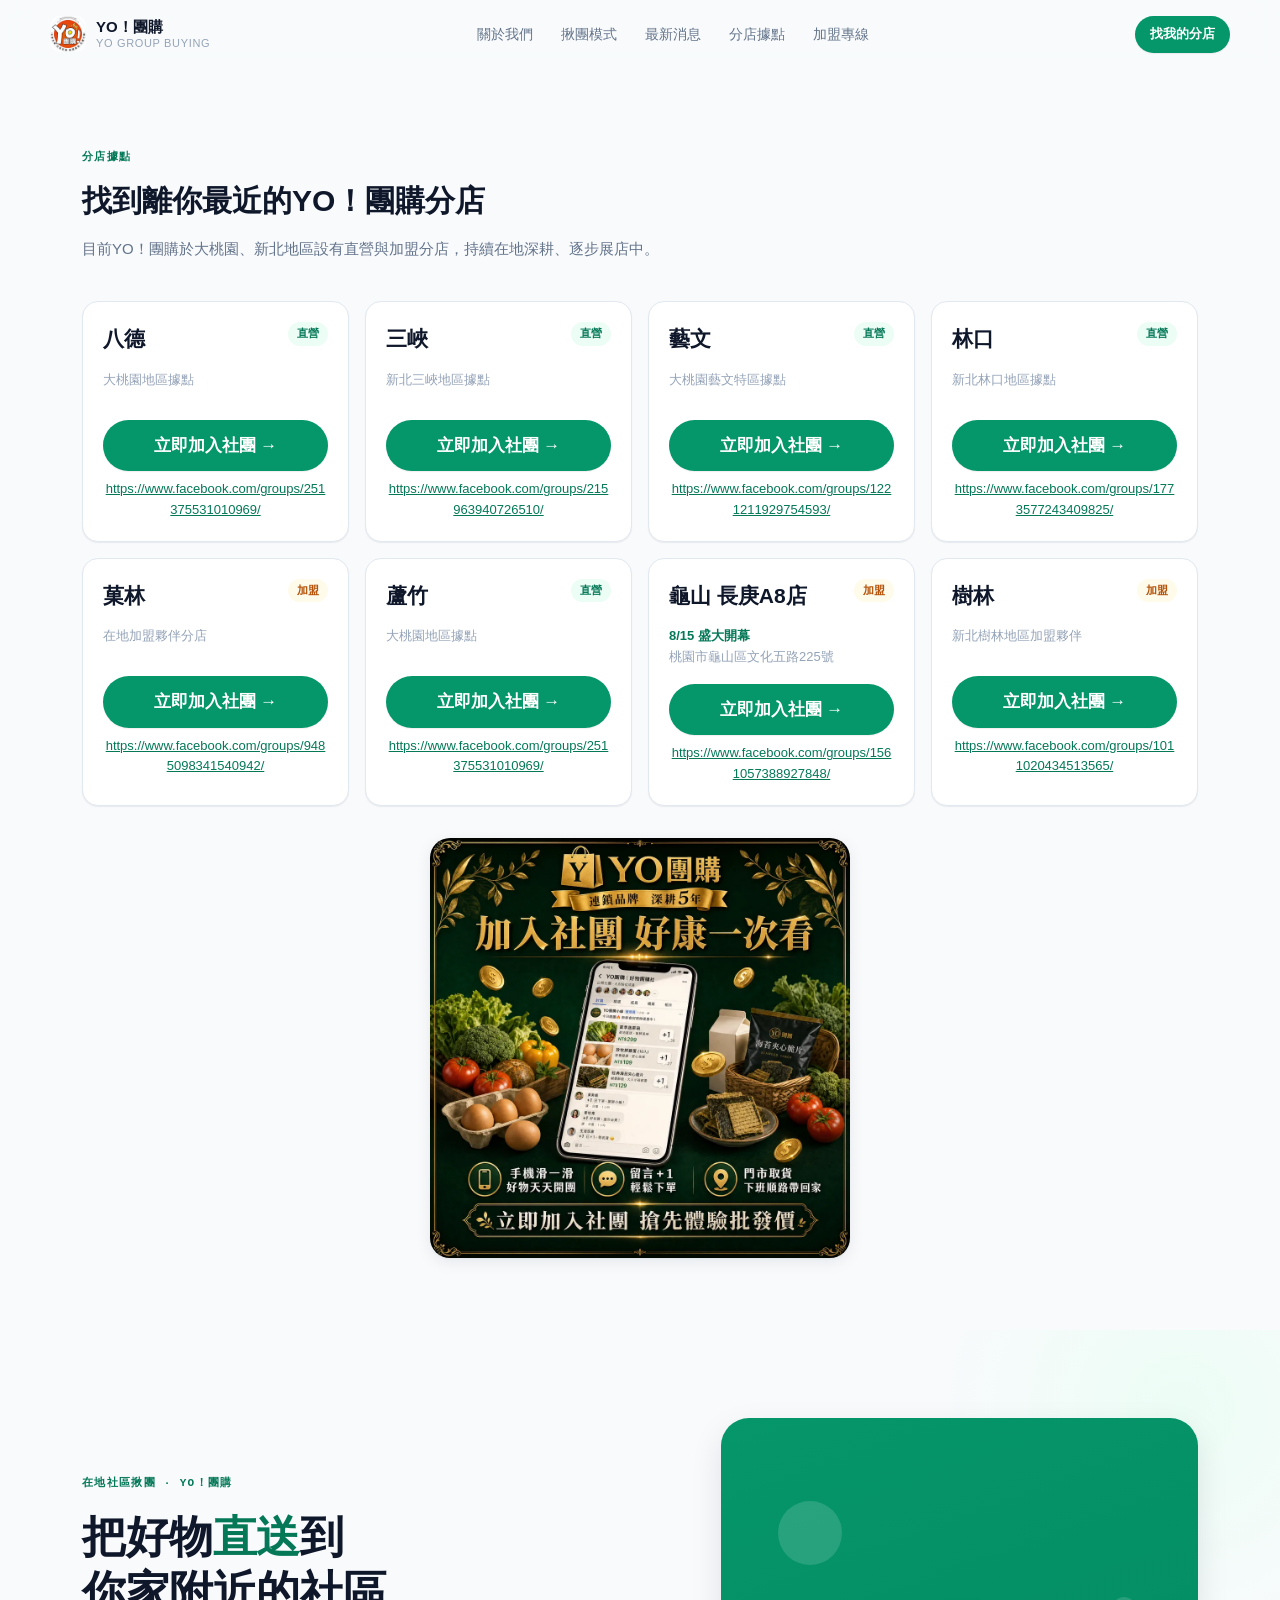
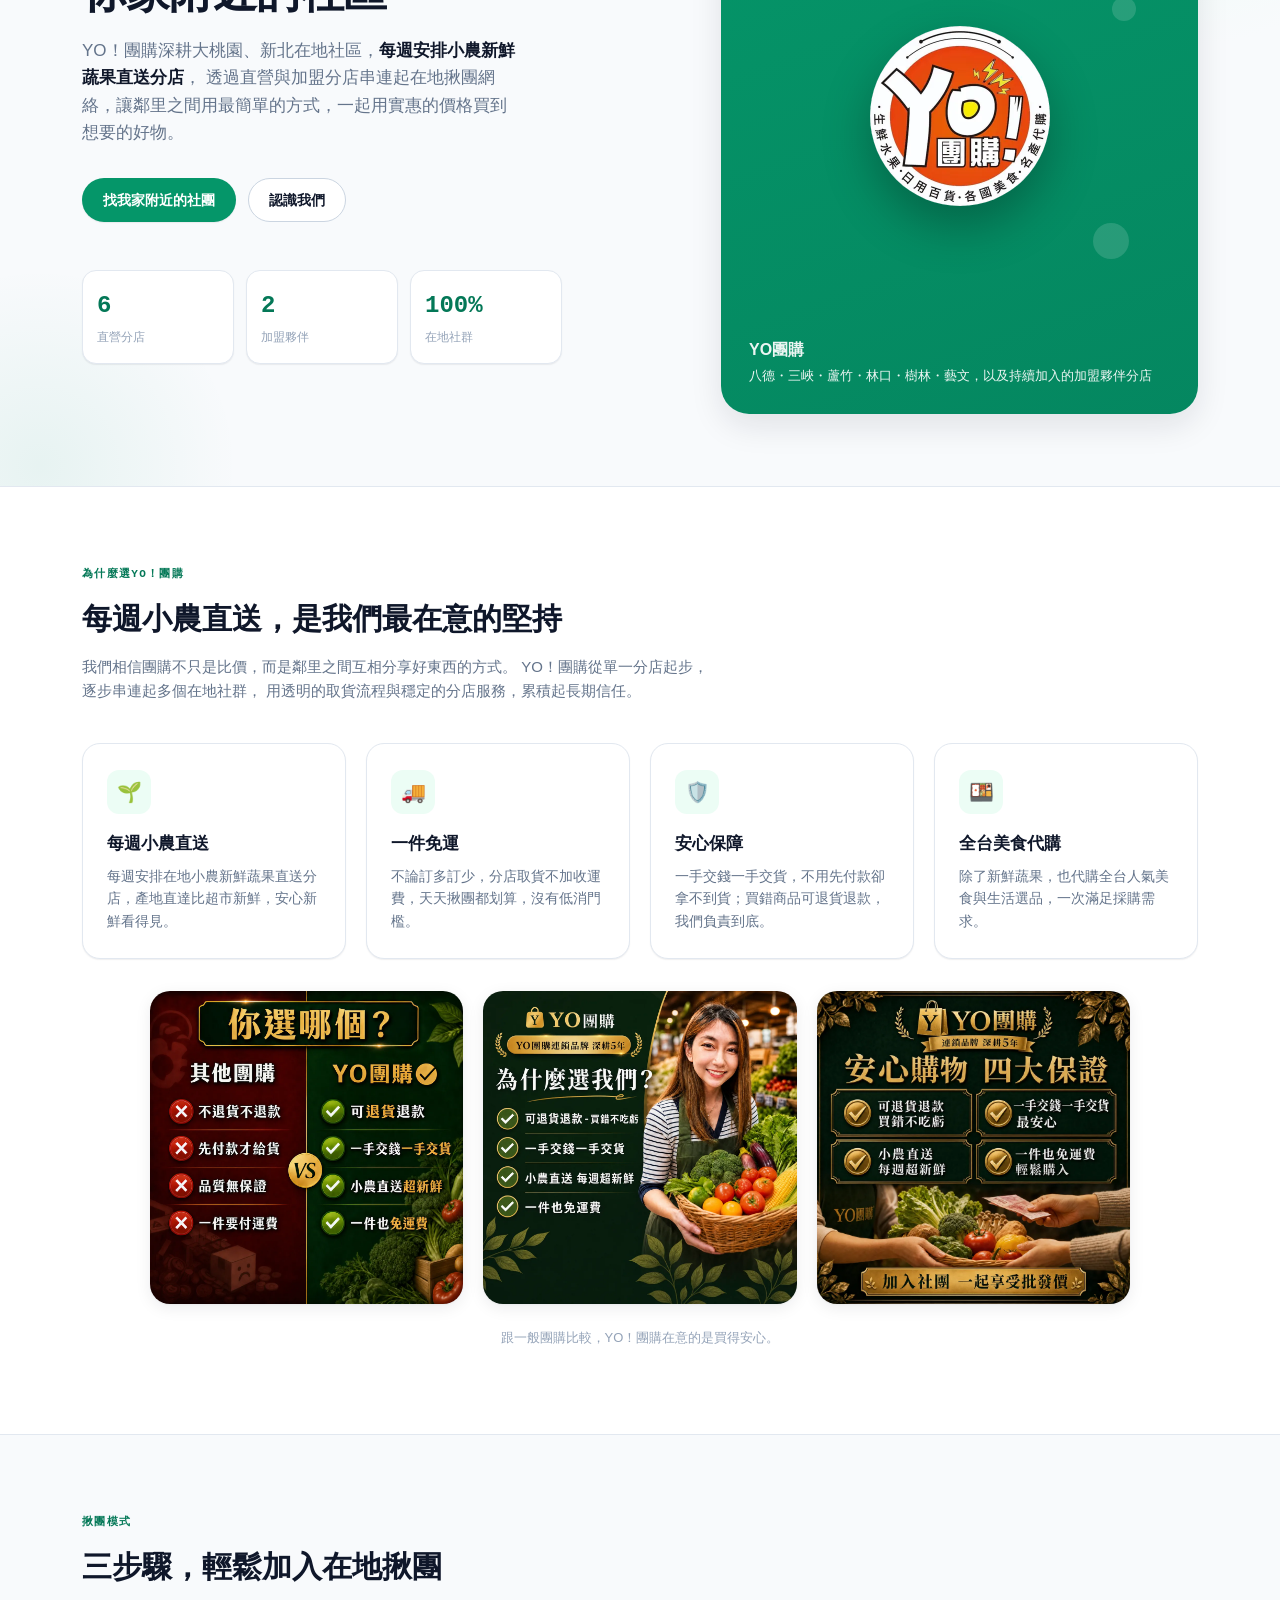
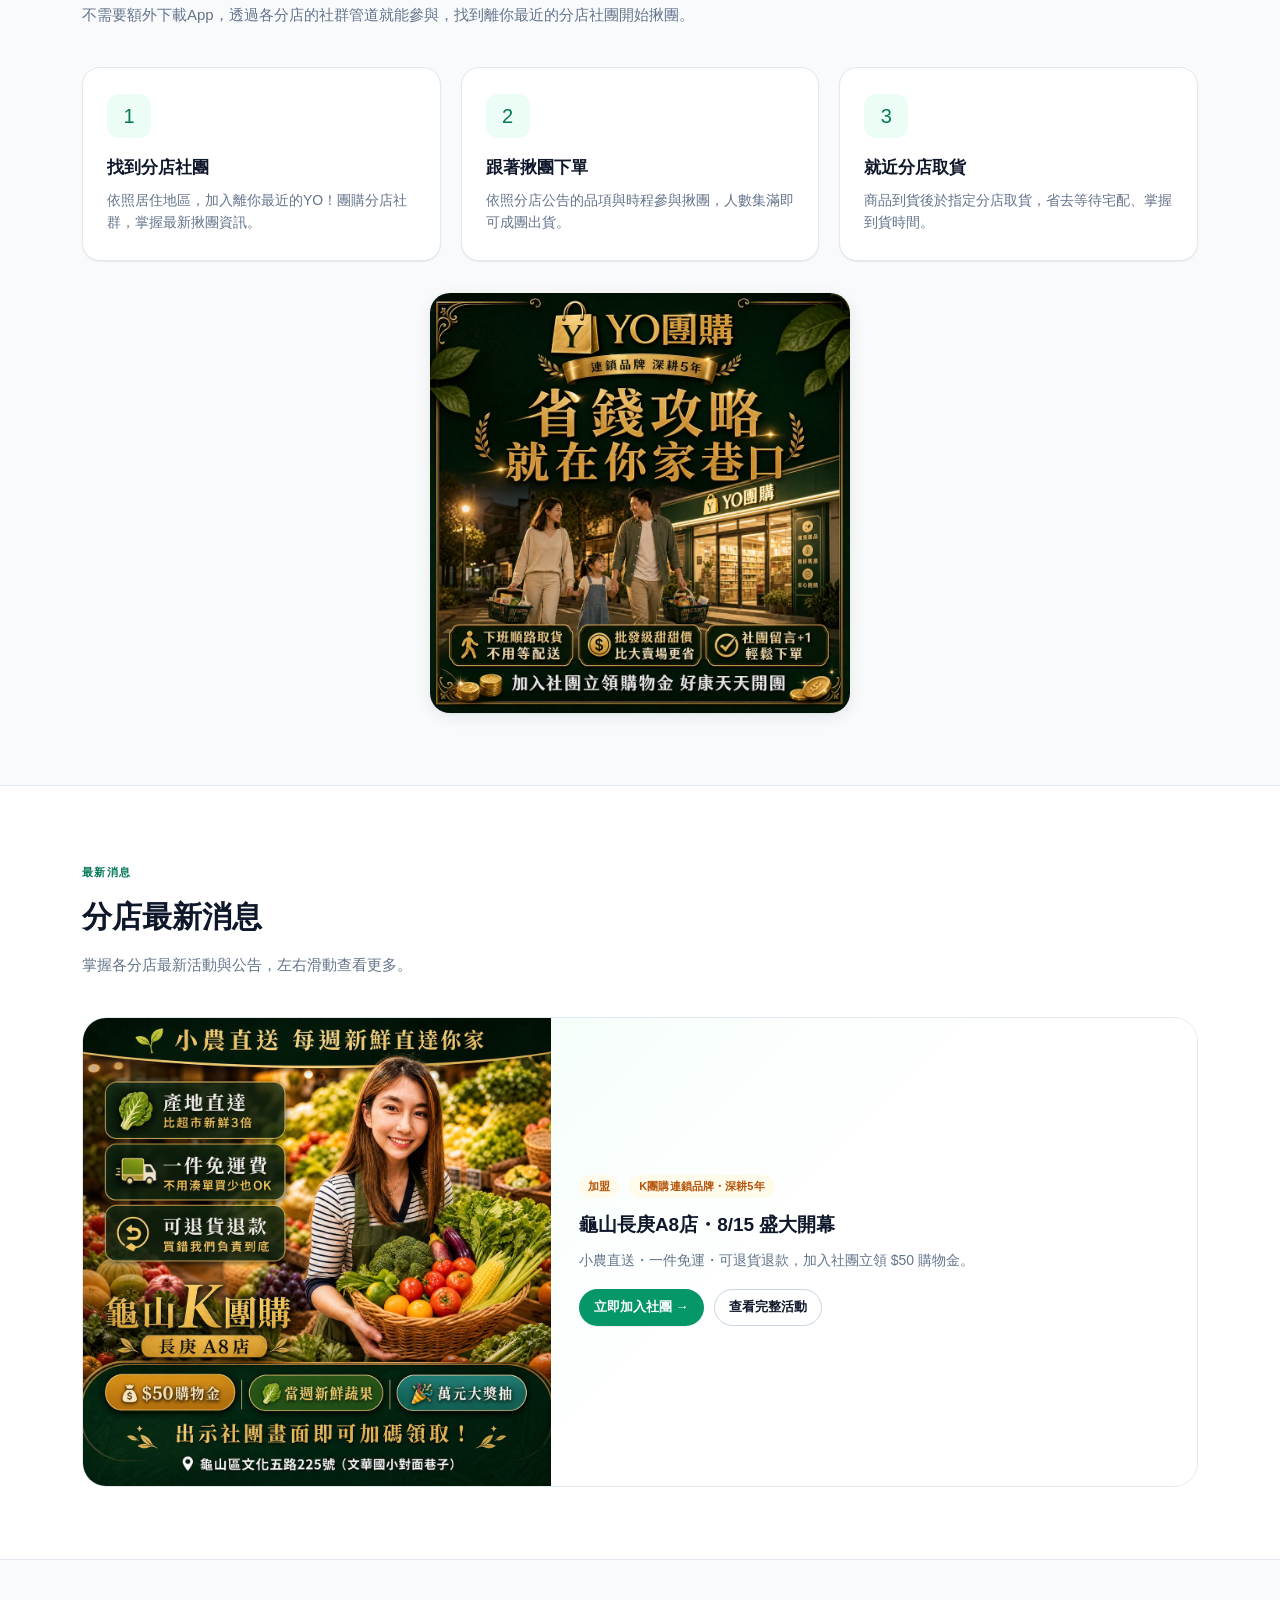
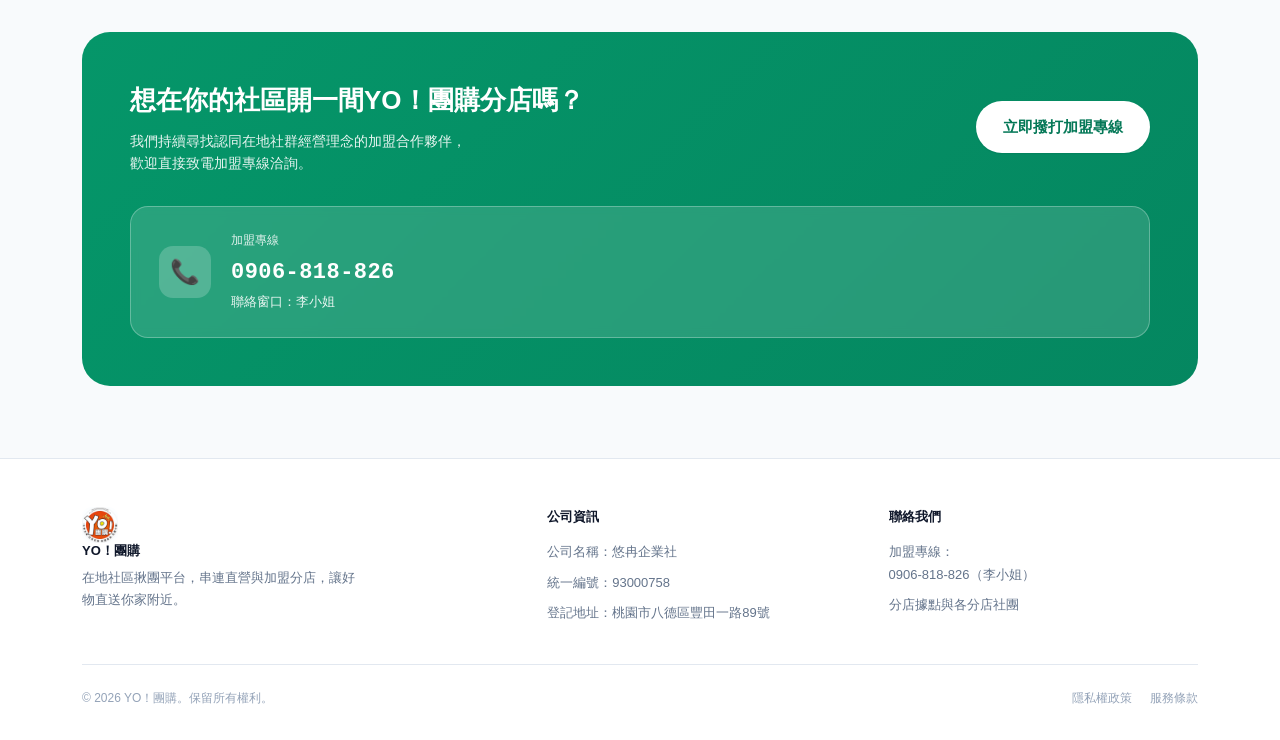
==== commit df92846d: "分店卡片新增可直接點擊的純文字社團連結，作為按鈕失效時的備援 8家分店都在按鈕下方多顯示一行完整網址（可直接點擊），不經過JS 攔截/Android intent://轉換，純原生連結，確保萬一按鈕在" ====
--- a/index.html
+++ b/index.html
@@ -328,48 +328,56 @@
           <div class="row-top"><h4>八德</h4><span class="tag tag-direct">直營</span></div>
           <div class="desc">大桃園地區據點</div>
           <a class="btn btn-primary btn-sm" href="https://www.facebook.com/groups/251375531010969/" target="_top" rel="noopener" data-branch="八德">立即加入社團 →</a>
+          <a class="group-link-text" href="https://www.facebook.com/groups/251375531010969/" target="_top" rel="noopener">https://www.facebook.com/groups/251375531010969/</a>
         </div>
 
         <div class="branch-card reveal" style="--i:1">
           <div class="row-top"><h4>三峽</h4><span class="tag tag-direct">直營</span></div>
           <div class="desc">新北三峽地區據點</div>
           <a class="btn btn-primary btn-sm" href="https://www.facebook.com/groups/215963940726510/" target="_top" rel="noopener" data-branch="三峽">立即加入社團 →</a>
+          <a class="group-link-text" href="https://www.facebook.com/groups/215963940726510/" target="_top" rel="noopener">https://www.facebook.com/groups/215963940726510/</a>
         </div>
 
         <div class="branch-card reveal" style="--i:2">
           <div class="row-top"><h4>藝文</h4><span class="tag tag-direct">直營</span></div>
           <div class="desc">大桃園藝文特區據點</div>
           <a class="btn btn-primary btn-sm" href="https://www.facebook.com/groups/1221211929754593/" target="_top" rel="noopener" data-branch="藝文">立即加入社團 →</a>
+          <a class="group-link-text" href="https://www.facebook.com/groups/1221211929754593/" target="_top" rel="noopener">https://www.facebook.com/groups/1221211929754593/</a>
         </div>
 
         <div class="branch-card reveal" style="--i:3">
           <div class="row-top"><h4>林口</h4><span class="tag tag-direct">直營</span></div>
           <div class="desc">新北林口地區據點</div>
           <a class="btn btn-primary btn-sm" href="https://www.facebook.com/groups/1773577243409825/" target="_top" rel="noopener" data-branch="林口">立即加入社團 →</a>
+          <a class="group-link-text" href="https://www.facebook.com/groups/1773577243409825/" target="_top" rel="noopener">https://www.facebook.com/groups/1773577243409825/</a>
         </div>
 
         <div class="branch-card reveal" style="--i:4">
           <div class="row-top"><h4>菓林</h4><span class="tag tag-franchise">加盟</span></div>
           <div class="desc">在地加盟夥伴分店</div>
           <a class="btn btn-primary btn-sm" href="https://www.facebook.com/groups/9485098341540942/" target="_top" rel="noopener" data-branch="菓林">立即加入社團 →</a>
+          <a class="group-link-text" href="https://www.facebook.com/groups/9485098341540942/" target="_top" rel="noopener">https://www.facebook.com/groups/9485098341540942/</a>
         </div>
 
         <div class="branch-card reveal" style="--i:5">
           <div class="row-top"><h4>蘆竹</h4><span class="tag tag-direct">直營</span></div>
           <div class="desc">大桃園地區據點</div>
           <a class="btn btn-primary btn-sm" href="https://www.facebook.com/groups/251375531010969/" target="_top" rel="noopener" data-branch="蘆竹">立即加入社團 →</a>
+          <a class="group-link-text" href="https://www.facebook.com/groups/251375531010969/" target="_top" rel="noopener">https://www.facebook.com/groups/251375531010969/</a>
         </div>
 
         <div class="branch-card reveal" style="--i:6">
           <div class="row-top"><h4>龜山 長庚A8店</h4><span class="tag tag-franchise">加盟</span></div>
           <div class="desc"><strong style="color:var(--accent-strong)">8/15 盛大開幕</strong><br>桃園市龜山區文化五路225號</div>
           <a class="btn btn-primary btn-sm" href="https://www.facebook.com/groups/1561057388927848/" target="_top" rel="noopener" data-branch="龜山長庚A8店">立即加入社團 →</a>
+          <a class="group-link-text" href="https://www.facebook.com/groups/1561057388927848/" target="_top" rel="noopener">https://www.facebook.com/groups/1561057388927848/</a>
         </div>
 
         <div class="branch-card reveal" style="--i:7">
           <div class="row-top"><h4>樹林</h4><span class="tag tag-franchise">加盟</span></div>
           <div class="desc">新北樹林地區加盟夥伴</div>
           <a class="btn btn-primary btn-sm" href="https://www.facebook.com/groups/1011020434513565/" target="_top" rel="noopener" data-branch="樹林">立即加入社團 →</a>
+          <a class="group-link-text" href="https://www.facebook.com/groups/1011020434513565/" target="_top" rel="noopener">https://www.facebook.com/groups/1011020434513565/</a>
         </div>
 
       </div>
--- a/css/style.css
+++ b/css/style.css
@@ -444,6 +444,15 @@
   .tag-franchise { background: var(--franchise-soft); color: var(--franchise); }
   .branch-card .desc { font-size: 13px; color: var(--text-muted); margin-bottom: 16px; min-height: 34px; }
   .branch-card .btn { width: 100%; justify-content: center; font-size: 17px; padding: 11px 14px; }
+  .group-link-text {
+    display: block;
+    margin-top: 8px;
+    font-size: 13px;
+    color: var(--accent-strong);
+    text-decoration: underline;
+    word-break: break-all;
+    text-align: center;
+  }
 
   /* ── News carousel ─────────────────────────────────── */
   .trust-badge {
--- a/css/style.css
+++ b/css/style.css
@@ -444,6 +444,15 @@
   .tag-franchise { background: var(--franchise-soft); color: var(--franchise); }
   .branch-card .desc { font-size: 13px; color: var(--text-muted); margin-bottom: 16px; min-height: 34px; }
   .branch-card .btn { width: 100%; justify-content: center; font-size: 17px; padding: 11px 14px; }
+  .group-link-text {
+    display: block;
+    margin-top: 8px;
+    font-size: 13px;
+    color: var(--accent-strong);
+    text-decoration: underline;
+    word-break: break-all;
+    text-align: center;
+  }
 
   /* ── News carousel ─────────────────────────────────── */
   .trust-badge {
